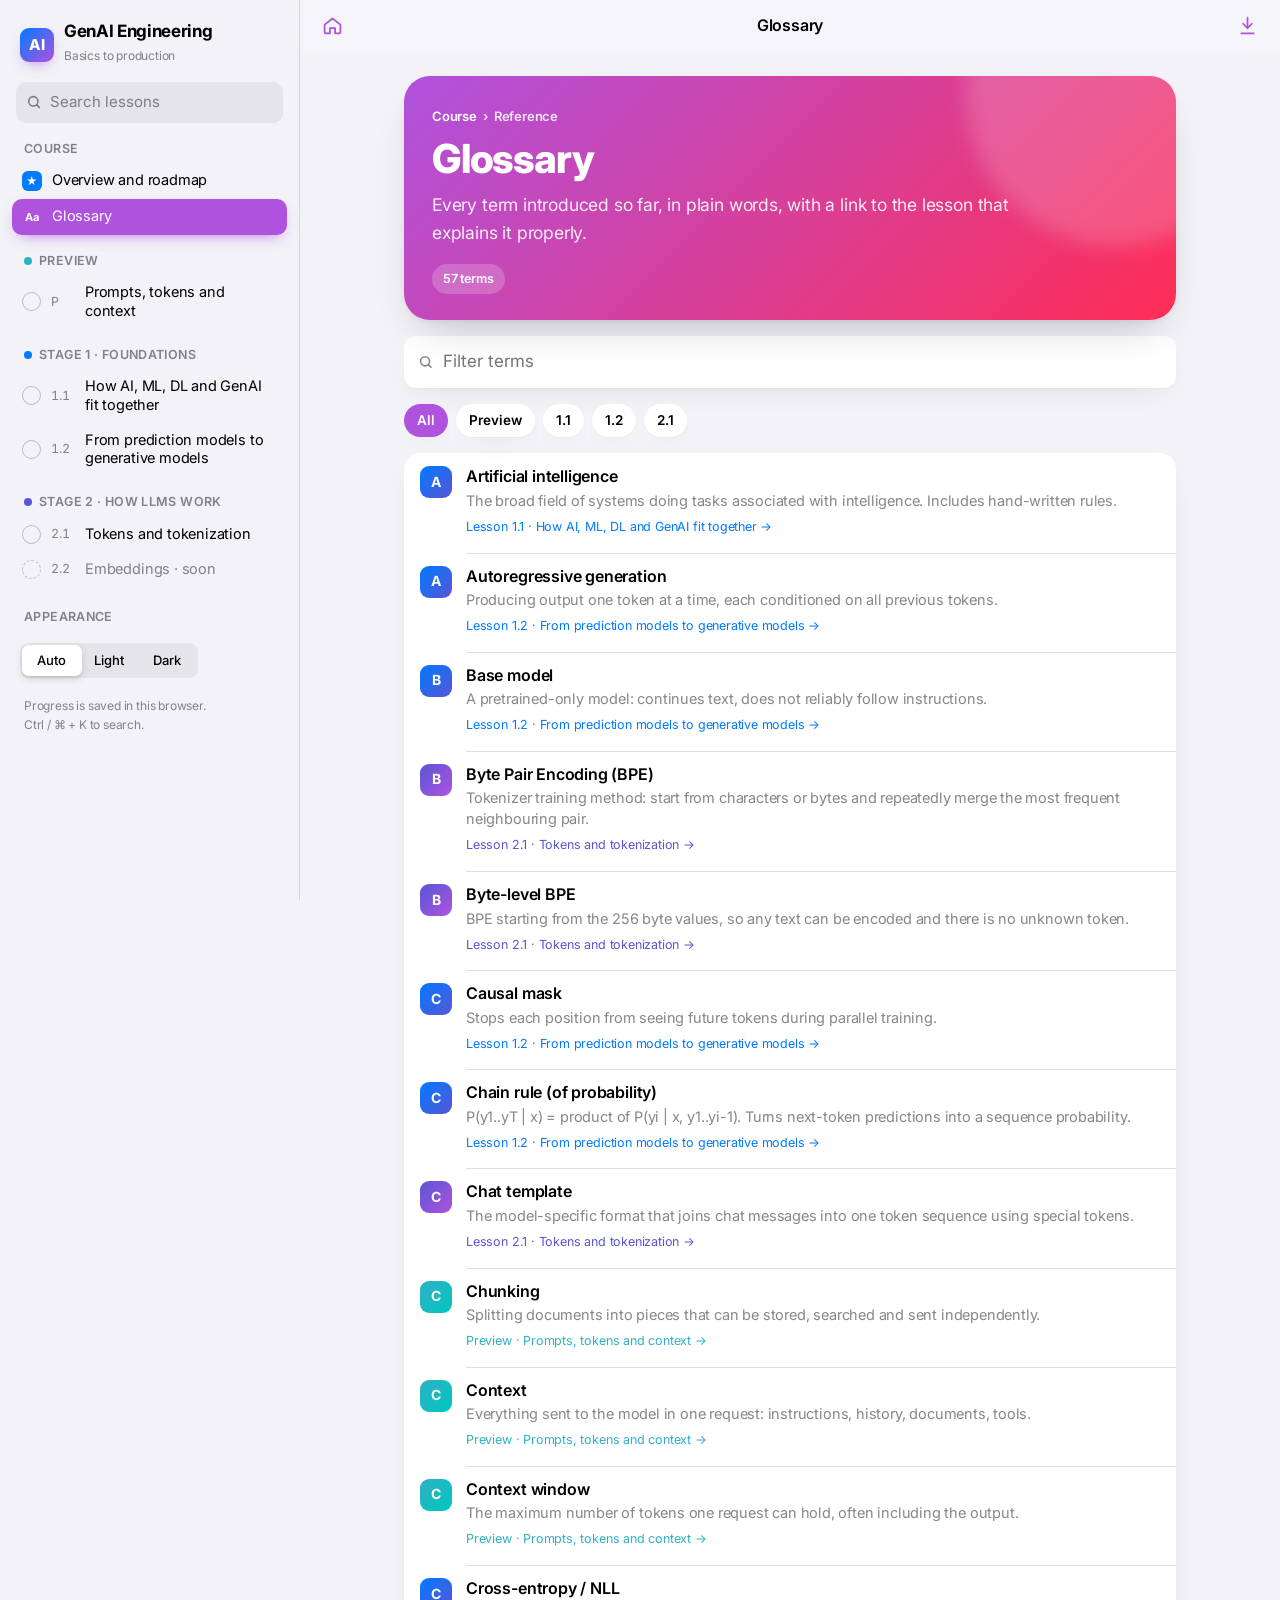
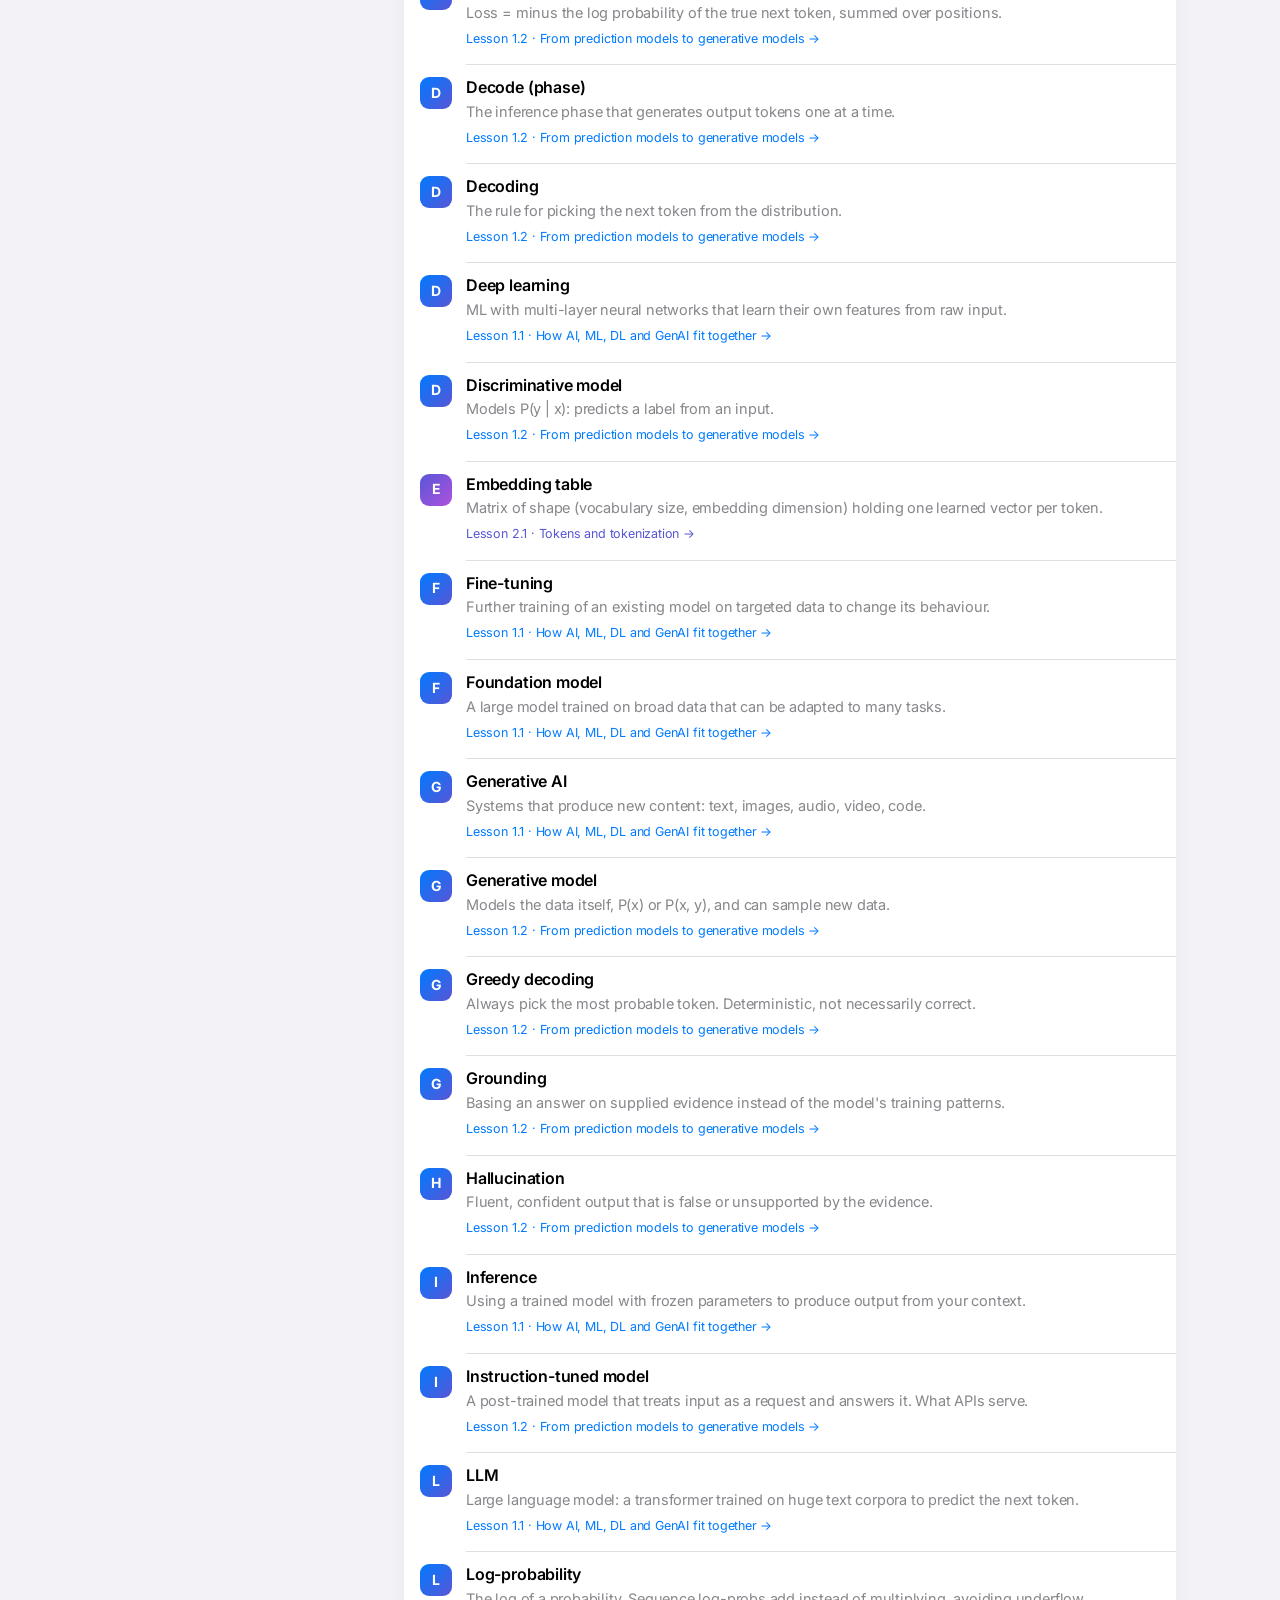
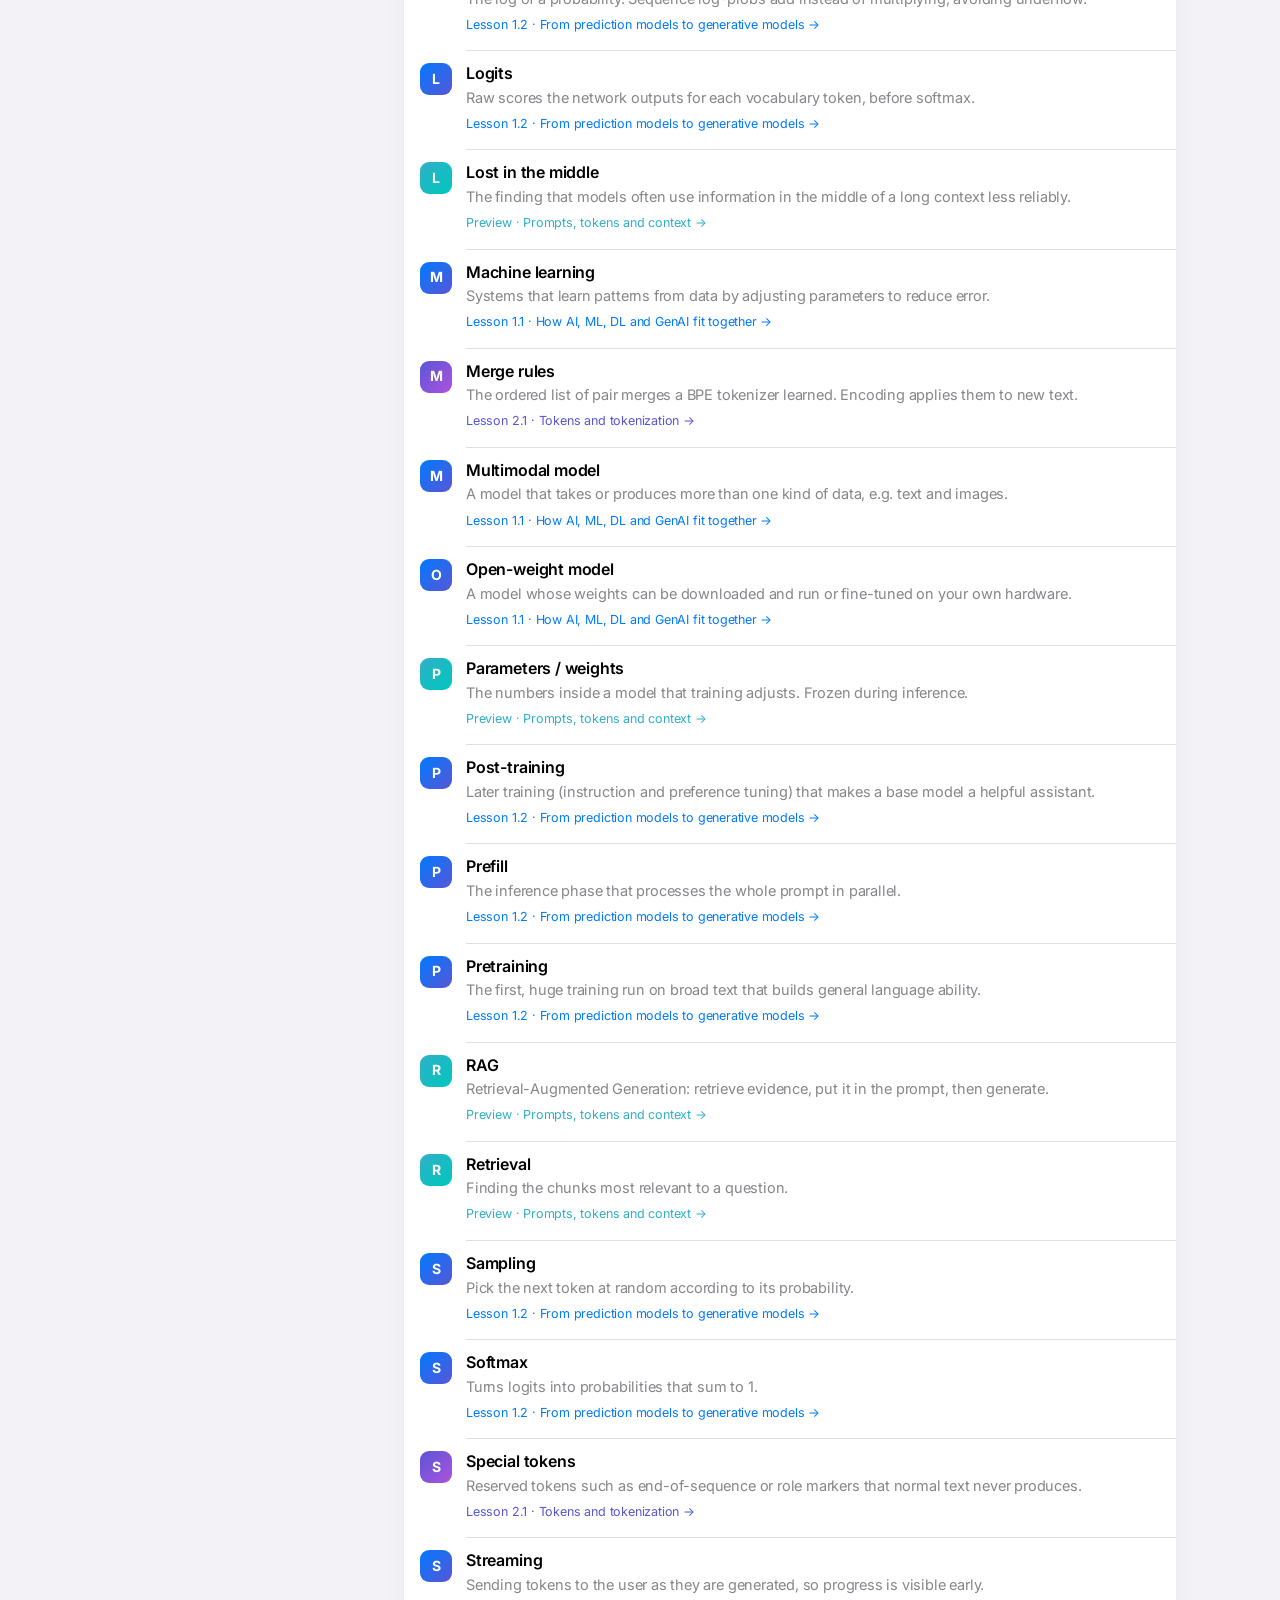
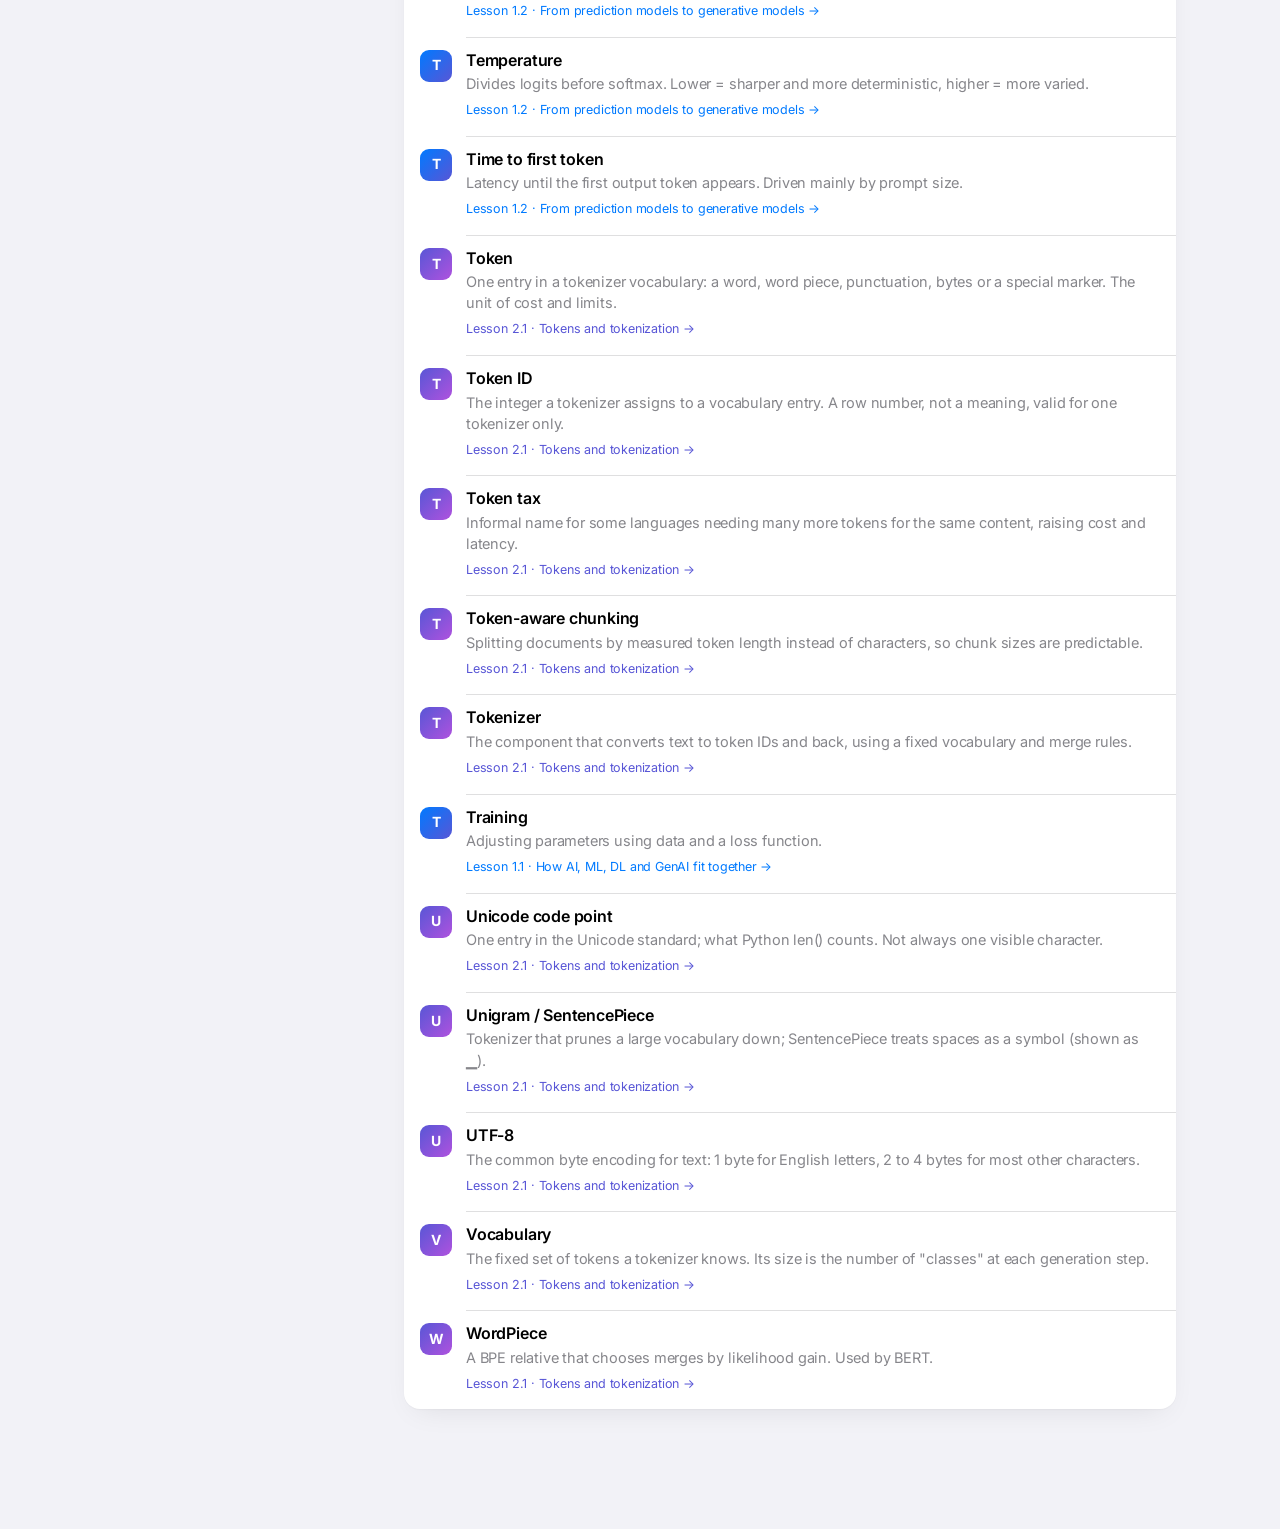
==== glossary.html @ 15fe5b86 "Add GenAI engineering course notes: overview, preview, lessons 1.1-2.1 and glossary" ====
<!DOCTYPE html>
<html lang="en">
<head>
<meta charset="utf-8">
<meta name="viewport" content="width=device-width, initial-scale=1, viewport-fit=cover">
<title>Glossary · GenAI Engineering</title>
<meta name="color-scheme" content="light dark">
<script src="assets/boot.js"></script>
<link rel="stylesheet" href="https://fonts.googleapis.com/css2?family=Inter:wght@400;500;600;700;800&family=JetBrains+Mono:wght@400;500&display=swap">
<link rel="stylesheet" href="assets/style.css">
</head>
<body data-id="glossary" data-root="" data-title="Glossary" data-stage="3">
<div class="shell"><div class="main">
<main class="content page">

<section class="l-hero">
  <div class="crumbs"><a href="index.html">Course</a><span>›</span><span>Reference</span></div>
  <h1>Glossary</h1>
  <p>Every term introduced so far, in plain words, with a link to the lesson that explains it properly.</p>
  <div class="chips"><span class="chip" id="gl-count"></span></div>
</section>

<label class="gl-search"><svg width="16" height="16" viewBox="0 0 24 24" fill="none" stroke="currentColor" stroke-width="2.4" stroke-linecap="round" style="color:var(--label2)"><circle cx="11" cy="11" r="7"/><path d="m20 20-3.5-3.5"/></svg>
  <input id="gq" type="search" placeholder="Filter terms" autocomplete="off"></label>
<div class="gl-filter" id="gl-filter"></div>
<div class="list" id="gl-list"></div>
<p class="group-foot" id="gl-empty" style="display:none">No terms match.</p>

</main>
</div></div>
<script src="assets/app.js"></script>
<script>
const TERMS = [
  ['Artificial intelligence', 'The broad field of systems doing tasks associated with intelligence. Includes hand-written rules.', 'l1-1'],
  ['Machine learning', 'Systems that learn patterns from data by adjusting parameters to reduce error.', 'l1-1'],
  ['Deep learning', 'ML with multi-layer neural networks that learn their own features from raw input.', 'l1-1'],
  ['Generative AI', 'Systems that produce new content: text, images, audio, video, code.', 'l1-1'],
  ['LLM', 'Large language model: a transformer trained on huge text corpora to predict the next token.', 'l1-1'],
  ['Foundation model', 'A large model trained on broad data that can be adapted to many tasks.', 'l1-1'],
  ['Multimodal model', 'A model that takes or produces more than one kind of data, e.g. text and images.', 'l1-1'],
  ['Open-weight model', 'A model whose weights can be downloaded and run or fine-tuned on your own hardware.', 'l1-1'],
  ['Parameters / weights', 'The numbers inside a model that training adjusts. Frozen during inference.', 'preview'],
  ['Training', 'Adjusting parameters using data and a loss function.', 'l1-1'],
  ['Pretraining', 'The first, huge training run on broad text that builds general language ability.', 'l1-2'],
  ['Post-training', 'Later training (instruction and preference tuning) that makes a base model a helpful assistant.', 'l1-2'],
  ['Fine-tuning', 'Further training of an existing model on targeted data to change its behaviour.', 'l1-1'],
  ['Inference', 'Using a trained model with frozen parameters to produce output from your context.', 'l1-1'],
  ['Base model', 'A pretrained-only model: continues text, does not reliably follow instructions.', 'l1-2'],
  ['Instruction-tuned model', 'A post-trained model that treats input as a request and answers it. What APIs serve.', 'l1-2'],
  ['Token', 'One entry in a tokenizer vocabulary: a word, word piece, punctuation, bytes or a special marker. The unit of cost and limits.', 'l2-1'],
  ['Tokenizer', 'The component that converts text to token IDs and back, using a fixed vocabulary and merge rules.', 'l2-1'],
  ['Vocabulary', 'The fixed set of tokens a tokenizer knows. Its size is the number of "classes" at each generation step.', 'l2-1'],
  ['Context', 'Everything sent to the model in one request: instructions, history, documents, tools.', 'preview'],
  ['Context window', 'The maximum number of tokens one request can hold, often including the output.', 'preview'],
  ['Lost in the middle', 'The finding that models often use information in the middle of a long context less reliably.', 'preview'],
  ['Chunking', 'Splitting documents into pieces that can be stored, searched and sent independently.', 'preview'],
  ['Retrieval', 'Finding the chunks most relevant to a question.', 'preview'],
  ['RAG', 'Retrieval-Augmented Generation: retrieve evidence, put it in the prompt, then generate.', 'preview'],
  ['Grounding', 'Basing an answer on supplied evidence instead of the model\'s training patterns.', 'l1-2'],
  ['Hallucination', 'Fluent, confident output that is false or unsupported by the evidence.', 'l1-2'],
  ['Discriminative model', 'Models P(y | x): predicts a label from an input.', 'l1-2'],
  ['Generative model', 'Models the data itself, P(x) or P(x, y), and can sample new data.', 'l1-2'],
  ['Autoregressive generation', 'Producing output one token at a time, each conditioned on all previous tokens.', 'l1-2'],
  ['Chain rule (of probability)', 'P(y1..yT | x) = product of P(yi | x, y1..yi-1). Turns next-token predictions into a sequence probability.', 'l1-2'],
  ['Cross-entropy / NLL', 'Loss = minus the log probability of the true next token, summed over positions.', 'l1-2'],
  ['Causal mask', 'Stops each position from seeing future tokens during parallel training.', 'l1-2'],
  ['Logits', 'Raw scores the network outputs for each vocabulary token, before softmax.', 'l1-2'],
  ['Softmax', 'Turns logits into probabilities that sum to 1.', 'l1-2'],
  ['Temperature', 'Divides logits before softmax. Lower = sharper and more deterministic, higher = more varied.', 'l1-2'],
  ['Decoding', 'The rule for picking the next token from the distribution.', 'l1-2'],
  ['Greedy decoding', 'Always pick the most probable token. Deterministic, not necessarily correct.', 'l1-2'],
  ['Sampling', 'Pick the next token at random according to its probability.', 'l1-2'],
  ['Log-probability', 'The log of a probability. Sequence log-probs add instead of multiplying, avoiding underflow.', 'l1-2'],
  ['Prefill', 'The inference phase that processes the whole prompt in parallel.', 'l1-2'],
  ['Decode (phase)', 'The inference phase that generates output tokens one at a time.', 'l1-2'],
  ['Time to first token', 'Latency until the first output token appears. Driven mainly by prompt size.', 'l1-2'],
  ['Streaming', 'Sending tokens to the user as they are generated, so progress is visible early.', 'l1-2'],
  ['Byte Pair Encoding (BPE)', 'Tokenizer training method: start from characters or bytes and repeatedly merge the most frequent neighbouring pair.', 'l2-1'],
  ['Byte-level BPE', 'BPE starting from the 256 byte values, so any text can be encoded and there is no unknown token.', 'l2-1'],
  ['Merge rules', 'The ordered list of pair merges a BPE tokenizer learned. Encoding applies them to new text.', 'l2-1'],
  ['WordPiece', 'A BPE relative that chooses merges by likelihood gain. Used by BERT.', 'l2-1'],
  ['Unigram / SentencePiece', 'Tokenizer that prunes a large vocabulary down; SentencePiece treats spaces as a symbol (shown as ▁).', 'l2-1'],
  ['Token ID', 'The integer a tokenizer assigns to a vocabulary entry. A row number, not a meaning, valid for one tokenizer only.', 'l2-1'],
  ['Embedding table', 'Matrix of shape (vocabulary size, embedding dimension) holding one learned vector per token.', 'l2-1'],
  ['Special tokens', 'Reserved tokens such as end-of-sequence or role markers that normal text never produces.', 'l2-1'],
  ['Chat template', 'The model-specific format that joins chat messages into one token sequence using special tokens.', 'l2-1'],
  ['Unicode code point', 'One entry in the Unicode standard; what Python len() counts. Not always one visible character.', 'l2-1'],
  ['UTF-8', 'The common byte encoding for text: 1 byte for English letters, 2 to 4 bytes for most other characters.', 'l2-1'],
  ['Token-aware chunking', 'Splitting documents by measured token length instead of characters, so chunk sizes are predictable.', 'l2-1'],
  ['Token tax', 'Informal name for some languages needing many more tokens for the same content, raising cost and latency.', 'l2-1'],
].sort((a, b) => a[0].localeCompare(b[0]));

const byId = Object.fromEntries(COURSE.map(c => [c.id, c]));
const list = document.getElementById('gl-list'), gq = document.getElementById('gq'), filt = document.getElementById('gl-filter');
let lessonFilter = 'all';
const used = [...new Set(TERMS.map(t => t[2]))];
filt.innerHTML = '<button data-f="all" class="on">All</button>' + COURSE.filter(c => used.includes(c.id)).map(c => `<button data-f="${c.id}">${c.num === 'P' ? 'Preview' : c.num}</button>`).join('');
filt.addEventListener('click', e => {
  if (!e.target.dataset.f) return;
  lessonFilter = e.target.dataset.f;
  filt.querySelectorAll('button').forEach(b => b.classList.toggle('on', b === e.target));
  render();
});
function render() {
  const f = gq.value.trim().toLowerCase();
  const rows = TERMS.filter(t => (lessonFilter === 'all' || t[2] === lessonFilter) && (!f || (t[0] + ' ' + t[1]).toLowerCase().includes(f)));
  list.innerHTML = rows.map(([term, def, id]) => { const c = byId[id];
    return `<div class="row term" data-stage="${c.stage}"><div class="icon bg-accent">${term[0]}</div><div style="flex:1"><div class="t">${term}</div><div class="d">${def}</div>
      <a class="ln" href="${c.file}">${c.num === 'P' ? 'Preview' : 'Lesson ' + c.num} · ${c.title} →</a></div></div>`; }).join('');
  list.style.display = rows.length ? '' : 'none';
  document.getElementById('gl-empty').style.display = rows.length ? 'none' : 'block';
  document.getElementById('gl-count').textContent = TERMS.length + ' terms';
}
gq.addEventListener('input', render);
render();
</script>
</body>
</html>
---- assets/style.css ----
/* GenAI Engineering Notes
   Colours are the iOS system palette (light / dark values from Apple's HIG). */
:root{
  --blue:#007AFF; --green:#34C759; --orange:#FF9500; --red:#FF3B30; --indigo:#5856D6;
  --purple:#AF52DE; --teal:#30B0C7; --pink:#FF2D55; --yellow:#FFCC00; --mint:#00C7BE; --gray:#8E8E93;
  --bg:#F2F2F7; --card:#FFFFFF; --card2:#FBFBFD;
  --fill:rgba(120,120,128,.12); --fill2:rgba(120,120,128,.07);
  --label:#000; --label2:rgba(60,60,67,.62); --label3:rgba(60,60,67,.30);
  --sep:rgba(60,60,67,.16); --bar:rgba(246,246,248,.72);
  --code-bg:#F7F7FA; --code-ink:#1D1D1F;
  --shadow:0 1px 2px rgba(0,0,0,.04),0 10px 30px -12px rgba(0,0,0,.10);
  --shadow-hi:0 2px 6px rgba(0,0,0,.06),0 22px 44px -18px rgba(0,0,0,.22);
  --accent:var(--blue); --accent2:var(--indigo);
  --r:16px;
  --ease:cubic-bezier(.22,.8,.24,1);
  --spring:cubic-bezier(.3,1.3,.5,1);
  --font:-apple-system,BlinkMacSystemFont,"SF Pro Text","Inter","Segoe UI Variable Text","Segoe UI",system-ui,sans-serif;
  --display:-apple-system,BlinkMacSystemFont,"SF Pro Display","Inter","Segoe UI Variable Display","Segoe UI",system-ui,sans-serif;
  --mono:ui-monospace,"SF Mono","JetBrains Mono",Menlo,Consolas,monospace;
  --serif:"Cambria Math","STIX Two Math","Latin Modern Math",Cambria,"Times New Roman",serif;
}
:root[data-theme="dark"]{
  --blue:#0A84FF; --green:#30D158; --orange:#FF9F0A; --red:#FF453A; --indigo:#5E5CE6;
  --purple:#BF5AF2; --teal:#40C8E0; --pink:#FF375F; --yellow:#FFD60A; --mint:#63E6E2;
  --bg:#000; --card:#1C1C1E; --card2:#232325;
  --fill:rgba(118,118,128,.24); --fill2:rgba(118,118,128,.14);
  --label:#fff; --label2:rgba(235,235,245,.62); --label3:rgba(235,235,245,.30);
  --sep:rgba(84,84,88,.55); --bar:rgba(18,18,20,.72);
  --code-bg:#121214; --code-ink:#F2F2F7;
  --shadow:0 0 0 .5px rgba(255,255,255,.04); --shadow-hi:0 0 0 .5px rgba(255,255,255,.08),0 20px 40px -20px rgba(0,0,0,.8);
}
/* stage accents */
[data-stage="0"]{--accent:var(--teal);--accent2:var(--mint)}
[data-stage="1"]{--accent:var(--blue);--accent2:var(--indigo)}
[data-stage="2"]{--accent:var(--indigo);--accent2:var(--purple)}
[data-stage="3"]{--accent:var(--purple);--accent2:var(--pink)}
[data-stage="4"]{--accent:var(--teal);--accent2:var(--blue)}
[data-stage="5"]{--accent:var(--orange);--accent2:var(--red)}
[data-stage="6"]{--accent:var(--red);--accent2:var(--pink)}

*{box-sizing:border-box}
html{scroll-behavior:smooth;scroll-padding-top:72px;-webkit-text-size-adjust:100%}
body{margin:0;background:var(--bg);color:var(--label);font-family:var(--font);font-size:17px;line-height:1.62;
  letter-spacing:-.011em;-webkit-font-smoothing:antialiased;transition:background-color .35s var(--ease),color .35s var(--ease)}
a{color:var(--accent);text-decoration:none}
::selection{background:color-mix(in srgb,var(--accent) 26%,transparent)}
strong{font-weight:600}
code{font-family:var(--mono);font-size:.86em;background:var(--fill2);padding:.12em .42em;border-radius:6px}
*:focus-visible{outline:3px solid color-mix(in srgb,var(--accent) 55%,transparent);outline-offset:2px;border-radius:8px}

/* ---------- page transitions ----------
   iOS push / pop: 540ms, cubic-bezier(.32,.72,0,1) (the curve iOS uses for
   navigation and sheets). Forward slides in from the right, back from the left. */
:root{--ios:cubic-bezier(.32,.72,0,1);--ios-dur:.54s}
/* fallback for file:// and browsers without cross-document view transitions */
.js .page{opacity:0;transform:translate3d(var(--enter-x,0),var(--enter-y,10px),0);
  transition:opacity .42s var(--ios),transform var(--ios-dur) var(--ios)}
html[data-dir="forward"]{--enter-x:56px;--enter-y:0}
html[data-dir="back"]{--enter-x:-56px;--enter-y:0}
.js body.ready .page{opacity:1;transform:none}
.js body.leaving .page{opacity:0;transform:translate3d(var(--leave-x,0),0,0);
  transition:opacity .18s cubic-bezier(.4,0,1,1),transform .18s cubic-bezier(.4,0,1,1)}
body.leaving.go-forward{--leave-x:-28px}
body.leaving.go-back{--leave-x:28px}
/* real cross-document view transitions (served over http/https) */
.vt .page{opacity:1;transform:none;transition:none}
.page{view-transition-name:content}
.navbar{view-transition-name:navbar}
.sidebar{view-transition-name:sidebar}
::view-transition-group(*){animation-duration:var(--ios-dur);animation-timing-function:var(--ios)}
/* sidebar and bar switch instantly (like an iPad split view); only the content moves */
::view-transition-group(sidebar),::view-transition-group(navbar),::view-transition-group(content){animation:none}
::view-transition-old(sidebar),::view-transition-old(navbar){animation:none;opacity:0}
::view-transition-new(sidebar),::view-transition-new(navbar){animation:none}
::view-transition-old(content),::view-transition-new(content){animation-duration:var(--ios-dur);animation-timing-function:var(--ios);animation-fill-mode:both}
html:active-view-transition-type(forward)::view-transition-old(content){animation-name:vt-out-left;animation-duration:.3s}
html:active-view-transition-type(forward)::view-transition-new(content){animation-name:vt-in-right}
html:active-view-transition-type(back)::view-transition-old(content){animation-name:vt-out-right;animation-duration:.3s}
html:active-view-transition-type(back)::view-transition-new(content){animation-name:vt-in-left}
@keyframes vt-in-right{from{transform:translateX(30%);opacity:0}40%{opacity:1}to{transform:none;opacity:1}}
@keyframes vt-in-left{from{transform:translateX(-30%);opacity:0}40%{opacity:1}to{transform:none;opacity:1}}
@keyframes vt-out-left{to{transform:translateX(-12%);opacity:0}}
@keyframes vt-out-right{to{transform:translateX(12%);opacity:0}}

/* scroll reveal: brief and small, once per element */
.reveal{opacity:0;transform:translate3d(0,12px,0);transition:opacity .5s var(--ios),transform .6s var(--ios)}
.reveal.in{opacity:1;transform:none}

/* ---------- layout ---------- */
.shell{display:grid;grid-template-columns:300px minmax(0,1fr);min-height:100vh}
.main{min-width:0}
.content{max-width:820px;margin:0 auto;padding:10px 24px 120px}

/* ---------- nav bar ---------- */
.navbar{position:sticky;top:0;z-index:50;height:52px;display:flex;align-items:center;gap:8px;padding:0 14px;
  background:var(--bar);backdrop-filter:saturate(180%) blur(22px);-webkit-backdrop-filter:saturate(180%) blur(22px);
  border-bottom:.5px solid transparent;transition:border-color .25s var(--ease),background-color .35s var(--ease)}
.navbar.scrolled{border-bottom-color:var(--sep)}
.small-title{flex:1;text-align:center;font-weight:600;font-size:16px;opacity:0;transform:translateY(6px);
  transition:opacity .25s var(--ease),transform .3s var(--ease);white-space:nowrap;overflow:hidden;text-overflow:ellipsis}
.navbar.scrolled .small-title{opacity:1;transform:none}
.nav-btn{border:0;background:none;color:var(--accent);font:inherit;font-size:16px;cursor:pointer;display:flex;align-items:center;
  gap:4px;padding:7px 8px;border-radius:10px;transition:background .2s,opacity .15s,transform .15s var(--ease)}
.nav-btn:hover{background:var(--fill2)}
.nav-btn:active{opacity:.5;transform:scale(.94)}
.nav-btn svg{width:21px;height:21px}
.menu-btn{display:none}
.progress{position:absolute;left:0;bottom:-.5px;height:2.5px;width:100%;transform-origin:0 50%;transform:scaleX(0);
  background:linear-gradient(90deg,var(--accent),var(--accent2));border-radius:0 2px 2px 0}

/* ---------- sidebar ---------- */
.sidebar{position:sticky;top:0;height:100vh;overflow-y:auto;padding:16px 12px 40px;border-right:.5px solid var(--sep);
  background:var(--bg);scrollbar-width:thin;overscroll-behavior:contain;transition:background-color .35s var(--ease)}
.brand{display:flex;align-items:center;gap:10px;padding:6px 8px 14px;color:var(--label)}
.brand .logo{width:34px;height:34px;border-radius:9px;display:grid;place-items:center;color:#fff;font-weight:800;font-size:15px;
  background:linear-gradient(135deg,var(--blue),var(--purple));box-shadow:0 6px 14px -6px color-mix(in srgb,var(--purple) 70%,transparent)}
.brand b{font-family:var(--display);font-size:17px;letter-spacing:-.02em;display:block;line-height:1.1}
.brand small{color:var(--label2);font-size:12px}
.search{display:flex;align-items:center;gap:6px;background:var(--fill);border-radius:10px;padding:7px 10px;margin:0 4px 16px;
  transition:box-shadow .2s}
.search:focus-within{box-shadow:0 0 0 3px color-mix(in srgb,var(--blue) 35%,transparent)}
.search svg{width:16px;height:16px;color:var(--label2);flex:none}
.search input{border:0;background:none;outline:0;font:inherit;font-size:15px;color:var(--label);width:100%}
.search input::placeholder{color:var(--label2)}
.side-group{margin-bottom:16px}
.side-group h4{margin:0 12px 4px;font-size:12.5px;font-weight:600;text-transform:uppercase;letter-spacing:.03em;color:var(--label2);
  display:flex;align-items:center;gap:7px}
.side-group h4 i{width:8px;height:8px;border-radius:50%;background:var(--accent)}
.side-list{list-style:none;margin:0;padding:0}
.side-list a{display:flex;align-items:center;gap:10px;padding:8px 10px;border-radius:10px;color:var(--label);font-size:14.5px;line-height:1.3;
  transition:background .2s var(--ease),color .2s,transform .2s var(--ease)}
.side-list a:hover{background:var(--fill2)}
.side-list a:active{transform:scale(.98)}
.side-list a.active{background:var(--accent);color:#fff;box-shadow:0 6px 16px -8px var(--accent)}
.side-list a.active .num{color:rgba(255,255,255,.85)}
.side-list a.active .dot{border-color:rgba(255,255,255,.9)}
.side-list a.active .dot.done{background:#fff;color:var(--accent)}
.side-list a.soon{color:var(--label2);pointer-events:none}
.side-list .ico{width:20px;height:20px;border-radius:6px;display:grid;place-items:center;flex:none;color:#fff;font-size:11px;font-weight:700}
.dot{flex:none;width:19px;height:19px;border-radius:50%;border:1.5px solid var(--label3);display:grid;place-items:center;font-size:11px;
  transition:background .3s var(--ease),border-color .3s}
.dot.done{background:var(--green);border-color:var(--green);color:#fff}
.dot.done::after{content:"✓";font-weight:800}
.dot.soon{border-style:dashed}
.num{color:var(--label2);font-variant-numeric:tabular-nums;font-size:12.5px;min-width:24px}
.side-foot{margin:18px 12px 0;font-size:12px;color:var(--label2)}
.side-empty{display:none;margin:0 12px;font-size:13px;color:var(--label2)}

/* segmented control with sliding thumb */
.seg{display:inline-grid;grid-auto-flow:column;grid-auto-columns:1fr;background:var(--fill);border-radius:9px;padding:2px;position:relative;margin:0 8px}
.seg .thumb{position:absolute;top:2px;bottom:2px;left:2px;border-radius:7px;background:var(--card);
  box-shadow:0 3px 8px rgba(0,0,0,.12),0 3px 1px rgba(0,0,0,.04);transition:transform .35s var(--spring)}
:root[data-theme="dark"] .seg .thumb{background:#636366}
.seg button{border:0;background:none;font:inherit;font-size:13px;font-weight:500;color:var(--label);padding:5px 14px;cursor:pointer;position:relative;z-index:1}

/* ---------- hero (home) ---------- */
.hero{position:relative;margin:14px 0 8px;padding:34px 30px 30px;border-radius:26px;overflow:hidden;color:#fff;
  background:linear-gradient(135deg,#0A84FF 0%,#5E5CE6 48%,#BF5AF2 100%);box-shadow:var(--shadow-hi)}
.hero::before,.hero::after{content:"";position:absolute;border-radius:50%;filter:blur(40px);opacity:.55;pointer-events:none}
.hero::before{width:320px;height:320px;right:-80px;top:-120px;background:#FF375F;animation:float 14s ease-in-out infinite alternate}
.hero::after{width:260px;height:260px;left:-60px;bottom:-140px;background:#40C8E0;animation:float 18s ease-in-out infinite alternate-reverse}
@keyframes float{to{transform:translate(-40px,30px) scale(1.12)}}
.hero>*{position:relative}
.hero .eyebrow{color:rgba(255,255,255,.85)}
.hero h1{font-family:var(--display);font-size:clamp(32px,5vw,46px);font-weight:800;letter-spacing:-.035em;line-height:1.06;margin:8px 0 12px}
.hero p{margin:0;max-width:600px;font-size:18px;color:rgba(255,255,255,.88)}
.hero .cta{display:inline-flex;align-items:center;gap:8px;margin-top:22px;background:#fff;color:#1D1D1F;font-weight:600;font-size:15px;
  padding:11px 18px;border-radius:99px;box-shadow:0 10px 24px -10px rgba(0,0,0,.4);transition:transform .25s var(--spring)}
.hero .cta:hover{transform:translateY(-2px) scale(1.02)}
.hero .cta:active{transform:scale(.97)}
.eyebrow{font-size:12.5px;font-weight:700;text-transform:uppercase;letter-spacing:.07em;color:var(--accent)}

.stats{display:grid;grid-template-columns:1.25fr 1fr 1fr 1fr;gap:12px;margin:16px 0 4px}
.tile{background:var(--card);border-radius:var(--r);padding:14px 16px;box-shadow:var(--shadow)}
.tile .k{font-size:12.5px;color:var(--label2);font-weight:500}
.tile .v{font-family:var(--display);font-size:26px;font-weight:700;letter-spacing:-.02em;font-variant-numeric:tabular-nums}
.ring-tile{display:flex;align-items:center;gap:14px}
.ring{width:58px;height:58px;transform:rotate(-90deg);flex:none}
.ring circle{fill:none;stroke-width:8;stroke-linecap:round}
.ring .track{stroke:var(--fill)}
.ring .prog{stroke:url(#rg);transition:stroke-dashoffset 1.1s var(--ease)}

/* ---------- grouped lists ---------- */
.group-label{font-size:12.5px;font-weight:600;text-transform:uppercase;letter-spacing:.03em;color:var(--label2);margin:34px 16px 8px}
.group-foot{font-size:13px;color:var(--label2);margin:8px 16px 0;line-height:1.45}
.list{background:var(--card);border-radius:var(--r);overflow:hidden;box-shadow:var(--shadow)}
.row{display:flex;gap:14px;align-items:flex-start;padding:13px 16px;position:relative;color:var(--label)}
.row+.row::before{content:"";position:absolute;top:0;right:0;left:62px;border-top:.5px solid var(--sep)}
.list.plain .row+.row::before{left:16px}
a.row{transition:background .2s var(--ease)}
a.row:hover{background:var(--fill2)}
a.row:active{background:var(--fill)}
.icon{flex:none;width:32px;height:32px;border-radius:9px;display:grid;place-items:center;color:#fff;font-weight:700;font-size:14px;font-family:var(--display)}
.row .t{font-weight:600;font-size:16px;line-height:1.35}
.row .d{color:var(--label2);font-size:14.5px;line-height:1.45;margin-top:2px}
.row .m{margin-left:auto;font-size:13px;color:var(--label2);white-space:nowrap;padding-top:2px;display:flex;align-items:center;gap:6px}
.chev-r{width:8px;height:8px;border-right:2px solid var(--label3);border-top:2px solid var(--label3);transform:rotate(45deg);flex:none;margin-top:8px}
.pill{display:inline-block;font-size:11.5px;font-weight:600;padding:2px 9px;border-radius:99px;background:var(--fill);color:var(--label2);margin-top:6px}
.pill.now{background:color-mix(in srgb,var(--blue) 15%,transparent);color:var(--blue)}
.pill.done{background:color-mix(in srgb,var(--green) 16%,transparent);color:var(--green)}
.bg-blue{background:var(--blue)}.bg-green{background:var(--green)}.bg-orange{background:var(--orange)}.bg-red{background:var(--red)}
.bg-indigo{background:var(--indigo)}.bg-purple{background:var(--purple)}.bg-teal{background:var(--teal)}.bg-pink{background:var(--pink)}
.bg-gray{background:var(--gray)}.bg-mint{background:var(--mint)}.bg-accent{background:linear-gradient(135deg,var(--accent),var(--accent2))}

/* lesson cards on home */
.cards{display:grid;grid-template-columns:repeat(auto-fill,minmax(240px,1fr));gap:12px}
.lcard{position:relative;display:flex;flex-direction:column;gap:6px;min-height:150px;padding:16px;border-radius:20px;background:var(--card);
  color:var(--label);box-shadow:var(--shadow);overflow:hidden;transition:transform .35s var(--spring),box-shadow .35s var(--ease)}
.lcard::before{content:"";position:absolute;inset:0 0 auto 0;height:4px;background:linear-gradient(90deg,var(--accent),var(--accent2))}
.lcard:hover{transform:translateY(-3px);box-shadow:var(--shadow-hi)}
.lcard:active{transform:scale(.98)}
.lcard .n{font-size:12.5px;font-weight:700;color:var(--accent)}
.lcard .t{font-family:var(--display);font-weight:700;font-size:18px;letter-spacing:-.02em;line-height:1.25}
.lcard .d{font-size:13.5px;color:var(--label2);line-height:1.4}
.lcard .f{margin-top:auto;display:flex;justify-content:space-between;align-items:center;font-size:12.5px;color:var(--label2)}
.lcard.soon{background:transparent;border:1.5px dashed var(--label3);box-shadow:none;pointer-events:none}
.lcard.soon::before{display:none}
.lcard .ok{color:var(--green);font-weight:700}

/* ---------- lesson page ---------- */
.l-hero{position:relative;margin:14px 0 6px;padding:30px 28px 26px;border-radius:26px;overflow:hidden;color:#fff;
  background:linear-gradient(135deg,var(--accent),var(--accent2));box-shadow:var(--shadow-hi)}
.l-hero::after{content:"";position:absolute;width:300px;height:300px;right:-90px;top:-130px;border-radius:50%;background:rgba(255,255,255,.18);filter:blur(10px)}
.l-hero>*{position:relative}
.crumbs{font-size:13px;font-weight:600;color:rgba(255,255,255,.85);display:flex;gap:6px;align-items:center;flex-wrap:wrap}
.crumbs a{color:#fff}
.l-hero h1{font-family:var(--display);font-size:clamp(28px,4.4vw,40px);font-weight:800;letter-spacing:-.03em;line-height:1.1;margin:10px 0 10px}
.l-hero p{margin:0;max-width:640px;color:rgba(255,255,255,.9);font-size:17.5px}
.chips{display:flex;flex-wrap:wrap;gap:8px;margin-top:16px}
.chip{font-size:12.5px;font-weight:600;padding:5px 11px;border-radius:99px;background:rgba(255,255,255,.2);color:#fff;backdrop-filter:blur(6px)}

.toc{margin:14px 0 0;background:var(--card);border-radius:var(--r);box-shadow:var(--shadow);padding:6px}
.toc summary{list-style:none;cursor:pointer;padding:10px 12px;font-weight:600;font-size:15px;display:flex;align-items:center;gap:8px}
.toc summary::-webkit-details-marker{display:none}
.toc summary .c{margin-left:auto;width:8px;height:8px;border-right:2px solid var(--label3);border-bottom:2px solid var(--label3);transform:rotate(45deg);transition:transform .3s var(--ease)}
.toc[open] summary .c{transform:rotate(225deg)}
.toc ol{list-style:none;margin:0;padding:0 4px 6px;columns:2;column-gap:6px}
.toc li{break-inside:avoid}
.toc a{display:flex;gap:8px;padding:7px 10px;border-radius:9px;color:var(--label);font-size:14.5px;line-height:1.35;transition:background .2s}
.toc a:hover{background:var(--fill2)}
.toc a.on{color:var(--accent);background:color-mix(in srgb,var(--accent) 10%,transparent)}
.toc a span{color:var(--accent);font-weight:700;font-size:12.5px;min-width:18px;padding-top:1px}

.sec{background:var(--card);border-radius:22px;box-shadow:var(--shadow);padding:6px 28px 24px;margin-top:16px}
.sec h2{font-family:var(--display);font-size:24px;font-weight:700;letter-spacing:-.022em;line-height:1.25;margin:22px 0 8px;display:flex;align-items:center;gap:12px}
.sec h2 .n{flex:none;width:30px;height:30px;border-radius:9px;display:grid;place-items:center;font-size:14px;font-weight:800;color:#fff;font-family:var(--font);
  background:linear-gradient(135deg,var(--accent),var(--accent2));letter-spacing:0}
.sec.extra h2 .n{background:linear-gradient(135deg,var(--purple),var(--pink))}
.sec .tag-extra{display:inline-block;font-size:11px;font-weight:700;letter-spacing:.04em;text-transform:uppercase;color:var(--purple);
  background:color-mix(in srgb,var(--purple) 12%,transparent);padding:2px 8px;border-radius:6px;margin-left:2px}
.sec h3{font-size:17.5px;font-weight:650;margin:22px 0 6px}
.sec p{margin:10px 0}
.sec ul,.sec ol{padding-left:22px;margin:10px 0}
.sec li{margin:5px 0}
.sec li::marker{color:var(--accent)}
.muted{color:var(--label2);font-size:14.5px}

/* code */
.code{margin:16px 0;border-radius:14px;background:var(--code-bg);border:.5px solid var(--sep);overflow:hidden}
.code-bar{display:flex;align-items:center;gap:10px;padding:8px 10px 8px 14px;border-bottom:.5px solid var(--sep);font-size:12.5px;color:var(--label2);font-weight:500}
.lights{display:flex;gap:6px}.lights i{width:10px;height:10px;border-radius:50%;display:block}
.lights i:nth-child(1){background:#FF5F57}.lights i:nth-child(2){background:#FEBC2E}.lights i:nth-child(3){background:#28C840}
.code-bar .lbl{flex:1}
.copy{border:0;background:var(--fill);color:var(--label);font:inherit;font-size:12px;font-weight:600;padding:4px 11px;border-radius:99px;cursor:pointer;
  transition:background .25s,color .25s,transform .2s var(--spring)}
.copy:active{transform:scale(.92)}
.copy.ok{background:var(--green);color:#fff}
pre{margin:0;padding:14px 16px;overflow-x:auto;font-family:var(--mono);font-size:13.5px;line-height:1.62;color:var(--code-ink);tab-size:4}
pre code{background:none;padding:0;font-size:inherit}
.tk-k{color:#AD3DA4}.tk-s{color:#C41A16}.tk-c{color:#5D6C79;font-style:italic}.tk-n{color:#1C00CF}.tk-f{color:#326D74}
:root[data-theme="dark"] .tk-k{color:#FF7AB2}:root[data-theme="dark"] .tk-s{color:#FF8170}:root[data-theme="dark"] .tk-c{color:#7F8C98}
:root[data-theme="dark"] .tk-n{color:#D9C97C}:root[data-theme="dark"] .tk-f{color:#67B7A4}
.out{border-top:.5px dashed var(--sep);background:var(--fill2)}
.out pre{color:var(--label2);font-size:12.5px}
.out .ol{display:block;padding:8px 16px 0;font-size:11px;font-weight:700;letter-spacing:.05em;text-transform:uppercase;color:var(--green)}

/* math */
.math{margin:16px 0;padding:18px 16px;border-radius:14px;background:color-mix(in srgb,var(--accent) 6%,var(--fill2));text-align:center;
  font-family:var(--serif);font-size:21px;line-height:1.5;overflow-x:auto}
.math .big{font-size:1.5em;vertical-align:-.15em;margin:0 .1em}
.math .cap{display:block;font-family:var(--font);font-size:12.5px;color:var(--label2);margin-top:8px}
.im{font-family:var(--serif);font-style:italic;font-size:1.06em;white-space:nowrap}

/* callouts */
.callout{display:flex;gap:12px;margin:18px 0;padding:14px 16px;border-radius:14px;
  background:color-mix(in srgb,var(--c) 9%,transparent);border:.5px solid color-mix(in srgb,var(--c) 30%,transparent)}
.callout .ci{flex:none;width:26px;height:26px;border-radius:50%;background:var(--c);color:#fff;display:grid;place-items:center;font-size:13.5px;font-weight:800;margin-top:1px}
.callout p{margin:0}.callout p+p{margin-top:7px}
.callout .ct{font-weight:700;color:var(--c);font-size:12.5px;text-transform:uppercase;letter-spacing:.05em;margin-bottom:3px}
.c-key{--c:var(--blue)}.c-warn{--c:var(--orange)}.c-note{--c:var(--indigo)}.c-ok{--c:var(--green)}.c-extra{--c:var(--purple)}
.c-sql{--c:var(--teal)}.c-ind{--c:var(--pink)}.c-bad{--c:var(--red)}

/* tables */
.tbl{margin:16px 0;border-radius:14px;border:.5px solid var(--sep);overflow:hidden;overflow-x:auto}
table{border-collapse:collapse;width:100%;font-size:14.5px;line-height:1.45}
th{text-align:left;font-size:12px;text-transform:uppercase;letter-spacing:.04em;color:var(--label2);font-weight:650;background:var(--fill2);padding:10px 14px}
td{padding:11px 14px;border-top:.5px solid var(--sep);vertical-align:top}
td:first-child{font-weight:600}
tr{transition:background .2s}
tbody tr:hover{background:var(--fill2)}

/* diagrams */
.flow{display:flex;flex-wrap:wrap;align-items:center;gap:8px;margin:18px 0;justify-content:center}
.flow span{background:var(--fill2);border-radius:10px;padding:8px 12px;font-size:14px;font-weight:500}
.flow span.hl{background:linear-gradient(135deg,var(--accent),var(--accent2));color:#fff}
.flow b{color:var(--label3);font-weight:400}
.nest{margin:16px 0;border-radius:18px;padding:14px;background:color-mix(in srgb,var(--blue) 8%,transparent);border:.5px solid color-mix(in srgb,var(--blue) 26%,transparent)}
.nest .nest{margin:10px 0 0;background:color-mix(in srgb,var(--indigo) 9%,transparent);border-color:color-mix(in srgb,var(--indigo) 26%,transparent)}
.nest .nest .nest{background:color-mix(in srgb,var(--purple) 9%,transparent);border-color:color-mix(in srgb,var(--purple) 26%,transparent)}
.nest .nest .nest .nest{background:color-mix(in srgb,var(--pink) 9%,transparent);border-color:color-mix(in srgb,var(--pink) 26%,transparent)}
.nest .nl{font-weight:650;font-size:15px}.nest .nd{font-size:13.5px;color:var(--label2)}
.stack{margin:18px 0;display:grid;gap:6px}
.stack div{display:flex;align-items:center;gap:12px;padding:11px 14px;border-radius:12px;font-size:14.5px;
  background:color-mix(in srgb,var(--c) 10%,transparent);border:.5px solid color-mix(in srgb,var(--c) 28%,transparent)}
.stack b{color:var(--c);min-width:150px;font-weight:700}
.stack div.model{background:linear-gradient(135deg,var(--accent),var(--accent2));color:#fff;border:0}
.stack div.model b{color:#fff}
.steps{margin:16px 0;border-radius:14px;overflow:hidden;border:.5px solid var(--sep)}
.step{display:grid;grid-template-columns:minmax(0,1fr) auto;gap:12px;padding:10px 14px;font-family:var(--mono);font-size:13.5px;align-items:center}
.step+.step{border-top:.5px solid var(--sep)}
.step .ctx{color:var(--label2);overflow:hidden;text-overflow:ellipsis;white-space:nowrap}
.step .ctx b{color:var(--label);font-weight:500}
.step .nx{background:var(--accent);color:#fff;border-radius:7px;padding:2px 9px}
.bars{margin:16px 0;padding:14px 16px;border-radius:14px;background:var(--fill2)}
.bars .bh{font-family:var(--mono);font-size:13px;color:var(--label2);margin-bottom:6px}
.bar{display:grid;grid-template-columns:96px 1fr 50px;align-items:center;gap:10px;font-size:14px;margin:7px 0}
.bar .lbl{font-family:var(--mono);font-size:13px}
.bar .tr{height:10px;border-radius:99px;background:var(--fill);overflow:hidden}
.bar .fl{display:block;height:100%;border-radius:99px;background:var(--c,var(--accent));width:0;transition:width 1.1s var(--ease)}
.bar .pc{text-align:right;color:var(--label2);font-variant-numeric:tabular-nums}
.bars .bf{font-size:12.5px;color:var(--label2);margin-top:6px}

/* tabs (temperature demo) */
.tabs{display:inline-flex;background:var(--fill);border-radius:9px;padding:2px;position:relative;margin-bottom:4px}
.tabs button{border:0;background:none;font:inherit;font-size:13px;font-weight:600;color:var(--label);padding:5px 14px;border-radius:7px;cursor:pointer;transition:background .25s,box-shadow .25s}
.tabs button.on{background:var(--card);box-shadow:0 3px 8px rgba(0,0,0,.12)}
:root[data-theme="dark"] .tabs button.on{background:#636366}

/* disclosure */
details.disc{margin:12px 0;border-radius:14px;background:var(--fill2);overflow:hidden;transition:background .25s}
details.disc[open]{background:color-mix(in srgb,var(--accent) 6%,var(--fill2))}
details.disc summary{list-style:none;cursor:pointer;padding:13px 16px;display:flex;align-items:center;gap:10px;font-weight:600;font-size:15.5px;line-height:1.4}
details.disc summary::-webkit-details-marker{display:none}
details.disc summary .q{flex:1}
details.disc summary .chev{width:9px;height:9px;border-right:2px solid var(--label3);border-bottom:2px solid var(--label3);transform:rotate(-45deg);transition:transform .3s var(--ease);margin-right:4px;flex:none}
details.disc[open] summary .chev{transform:rotate(45deg)}
details.disc .ans{padding:0 16px 14px;font-size:15.5px;overflow:hidden}
details.disc .ans p{margin:6px 0}
.tag{flex:none;font-size:11px;font-weight:800;color:#fff;background:var(--orange);border-radius:6px;padding:2px 7px;letter-spacing:.02em}
.tag.q{background:var(--accent)}
.you{display:flex;gap:8px;align-items:flex-start;margin-top:10px;padding:9px 12px;border-radius:10px;font-size:14px;
  background:color-mix(in srgb,var(--green) 11%,transparent);color:var(--label)}
.you::before{content:"✓";color:var(--green);font-weight:800}

/* recap + footer */
.recap{margin-top:16px;border-radius:22px;padding:20px 24px;color:var(--label);
  background:linear-gradient(135deg,color-mix(in srgb,var(--accent) 14%,var(--card)),color-mix(in srgb,var(--accent2) 14%,var(--card)));
  border:.5px solid color-mix(in srgb,var(--accent) 25%,transparent)}
.recap h2{margin:0 0 6px;font-size:13px;text-transform:uppercase;letter-spacing:.06em;color:var(--accent)}
.recap ul{margin:4px 0 0;padding-left:20px}
.recap li{margin:5px 0}
.done-bar{display:flex;align-items:center;justify-content:space-between;gap:16px;margin-top:16px;padding:14px 20px;border-radius:var(--r);background:var(--card);box-shadow:var(--shadow)}
.done-bar .msg{font-size:14.5px;color:var(--label2)}
.switch{display:flex;align-items:center;gap:10px;cursor:pointer;font-size:15px;font-weight:550;user-select:none;white-space:nowrap}
.switch input{position:absolute;opacity:0;pointer-events:none}
.switch .track{width:51px;height:31px;border-radius:99px;background:var(--fill);position:relative;transition:background .3s var(--ease)}
:root[data-theme="dark"] .switch .track{background:#39393D}
.switch .track::after{content:"";position:absolute;top:2px;left:2px;width:27px;height:27px;border-radius:50%;background:#fff;
  box-shadow:0 3px 8px rgba(0,0,0,.15),0 3px 1px rgba(0,0,0,.06);transition:transform .35s var(--spring)}
.switch input:checked+.track{background:var(--green)}
.switch input:checked+.track::after{transform:translateX(20px)}
.switch input:focus-visible+.track{outline:3px solid color-mix(in srgb,var(--green) 50%,transparent);outline-offset:2px}
.pager{display:grid;grid-template-columns:1fr 1fr;gap:12px;margin-top:16px}
.pager a{display:block;padding:14px 18px;border-radius:var(--r);background:var(--card);box-shadow:var(--shadow);color:var(--label);
  transition:transform .35s var(--spring),box-shadow .35s var(--ease)}
.pager a:hover{transform:translateY(-2px);box-shadow:var(--shadow-hi)}
.pager a:active{transform:scale(.98)}
.pager small{display:block;font-size:12.5px;color:var(--label2);font-weight:600}
.pager b{font-weight:650;font-size:15.5px;color:var(--accent)}
.pager .nx{text-align:right;grid-column:2}
.pager .soon{pointer-events:none;background:transparent;border:1.5px dashed var(--label3);box-shadow:none}
.pager .soon b{color:var(--label2)}

/* glossary */
.gl-filter{display:flex;flex-wrap:wrap;gap:8px;margin:16px 0}
.gl-filter button{border:0;font:inherit;font-size:13.5px;font-weight:600;padding:6px 13px;border-radius:99px;background:var(--card);color:var(--label);
  box-shadow:var(--shadow);cursor:pointer;transition:background .25s,color .25s,transform .2s var(--spring)}
.gl-filter button:active{transform:scale(.95)}
.gl-filter button.on{background:var(--accent);color:#fff}
.gl-search{display:flex;align-items:center;gap:8px;background:var(--card);border-radius:12px;padding:11px 14px;box-shadow:var(--shadow);margin-top:16px}
.gl-search input{border:0;background:none;outline:0;font:inherit;color:var(--label);width:100%}
.term .t{font-family:var(--display)}
.term .ln{font-size:12.5px;margin-top:6px;display:inline-block}

/* scrim + back to top */
.scrim{position:fixed;inset:0;background:rgba(0,0,0,.32);opacity:0;pointer-events:none;transition:opacity .5s var(--ios);z-index:80}
.scrim.on{opacity:1;pointer-events:auto}
.top-btn{position:fixed;right:20px;bottom:22px;z-index:40;width:44px;height:44px;border-radius:50%;border:0;cursor:pointer;
  background:var(--bar);backdrop-filter:blur(20px);-webkit-backdrop-filter:blur(20px);color:var(--accent);box-shadow:0 6px 20px rgba(0,0,0,.16);
  display:grid;place-items:center;opacity:0;transform:scale(.7) translateY(10px);transition:opacity .3s var(--ease),transform .4s var(--spring);pointer-events:none}
.top-btn.on{opacity:1;transform:none;pointer-events:auto}
.top-btn svg{width:20px;height:20px}

@media (max-width:1000px){
  .shell{grid-template-columns:minmax(0,1fr)}
  .menu-btn{display:flex}
  .sidebar{position:fixed;left:0;right:0;bottom:0;top:auto;height:84vh;z-index:90;border:0;border-radius:16px 16px 0 0;
    transform:translateY(105%);transition:transform .5s var(--ios);overscroll-behavior:contain;touch-action:pan-y;box-shadow:0 -10px 40px rgba(0,0,0,.22);padding-top:8px}
  .sidebar.open{transform:translateY(var(--drag,0px))}
  .sidebar.dragging{transition:none}
  .sidebar::before{content:"";display:block;width:36px;height:5px;border-radius:99px;background:var(--label3);margin:0 auto 10px}
  .stats{grid-template-columns:1fr 1fr}
  .ring-tile{grid-column:1 / -1}
}
@media (max-width:640px){
  body{font-size:16.5px}
  .content{padding:4px 12px 100px}
  .hero,.l-hero{padding:26px 20px 22px;border-radius:22px}
  .sec{padding:4px 18px 20px;border-radius:18px}
  .sec h2{font-size:21px}
  .toc ol{columns:1}
  .bar{grid-template-columns:72px 1fr 44px}
  .row .m{display:none}
  .done-bar{flex-direction:column;align-items:flex-start}
  .pager{grid-template-columns:1fr}.pager .nx{grid-column:1}
  .stack b{min-width:100px}
}
@media (prefers-reduced-motion:reduce){
  ::view-transition-group(*),::view-transition-old(*),::view-transition-new(*){animation:none!important}
  html{scroll-behavior:auto}
  *,*::before,*::after{transition-duration:.01ms!important;animation:none!important}
  .page,.reveal{opacity:1;transform:none}
}
@media print{
  .navbar,.sidebar,.top-btn,.copy,.switch,.pager,.done-bar,.toc{display:none!important}
  .shell{display:block}.page,.reveal{opacity:1!important;transform:none!important}
  .sec{box-shadow:none;border:1px solid #ddd;break-inside:auto}
  .l-hero,.hero{color:#000;background:none;border:1px solid #ddd}.l-hero p,.crumbs,.chip{color:#333}
}

/* explained key points ("two details matter") */
.point{display:flex;gap:14px;margin:16px 0;padding:16px 18px;border-radius:16px;background:var(--card2);
  border:.5px solid var(--sep);border-left:4px solid var(--accent)}
.point-n{flex:none;width:30px;height:30px;border-radius:50%;display:grid;place-items:center;font-weight:800;font-size:14px;color:#fff;
  background:linear-gradient(135deg,var(--accent),var(--accent2))}
.point>div:last-child{min-width:0;flex:1}
.point-t{font-weight:700;font-size:17px;line-height:1.35;margin:3px 0 4px}
.point p{margin:8px 0}
.mask td{text-align:center;font-size:13px;font-weight:600}
.mask td:first-child{text-align:left;font-family:var(--mono);font-weight:500}
.mask td.y{color:var(--green);background:color-mix(in srgb,var(--green) 10%,transparent)}
.mask td.n{color:var(--label3)}
@media (max-width:640px){.point{padding:14px;gap:10px}.mask td,.mask th{padding:8px 6px}}
.sec p code,.sec li code,.point code{overflow-wrap:anywhere}
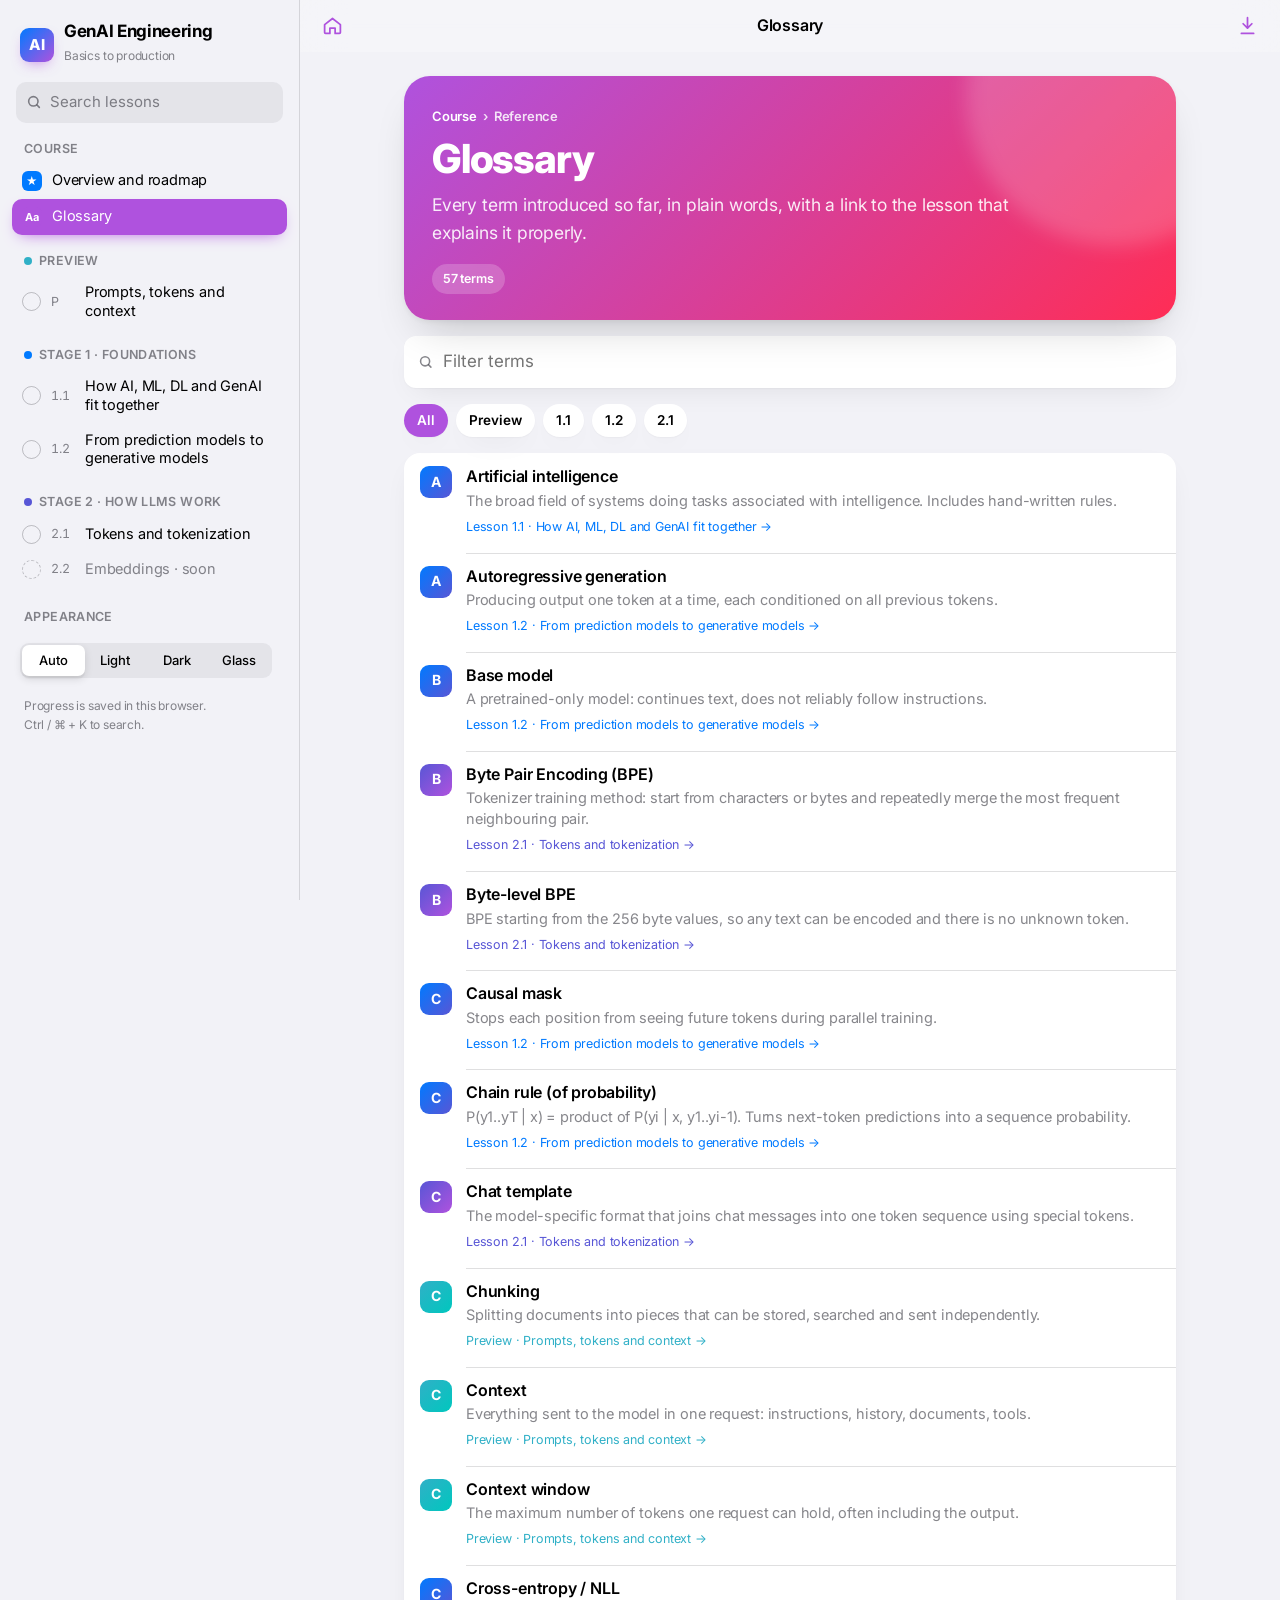
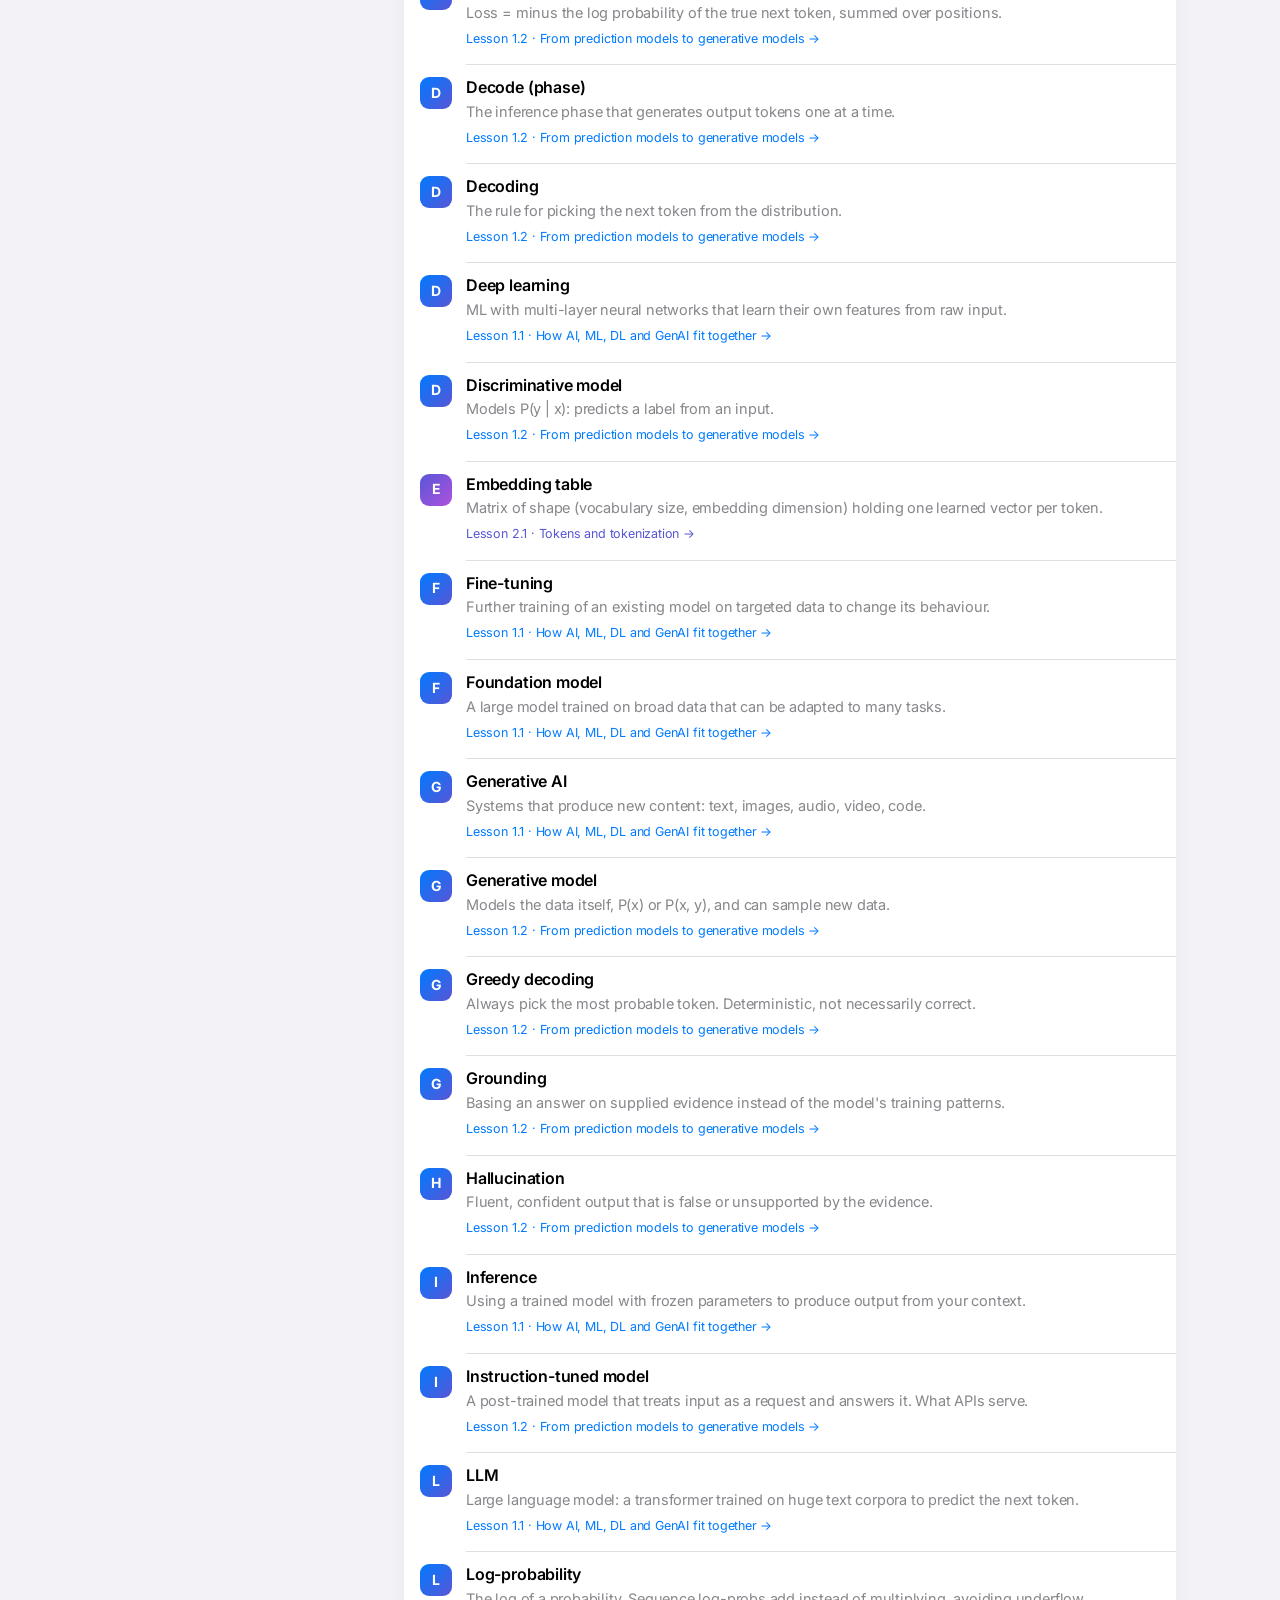
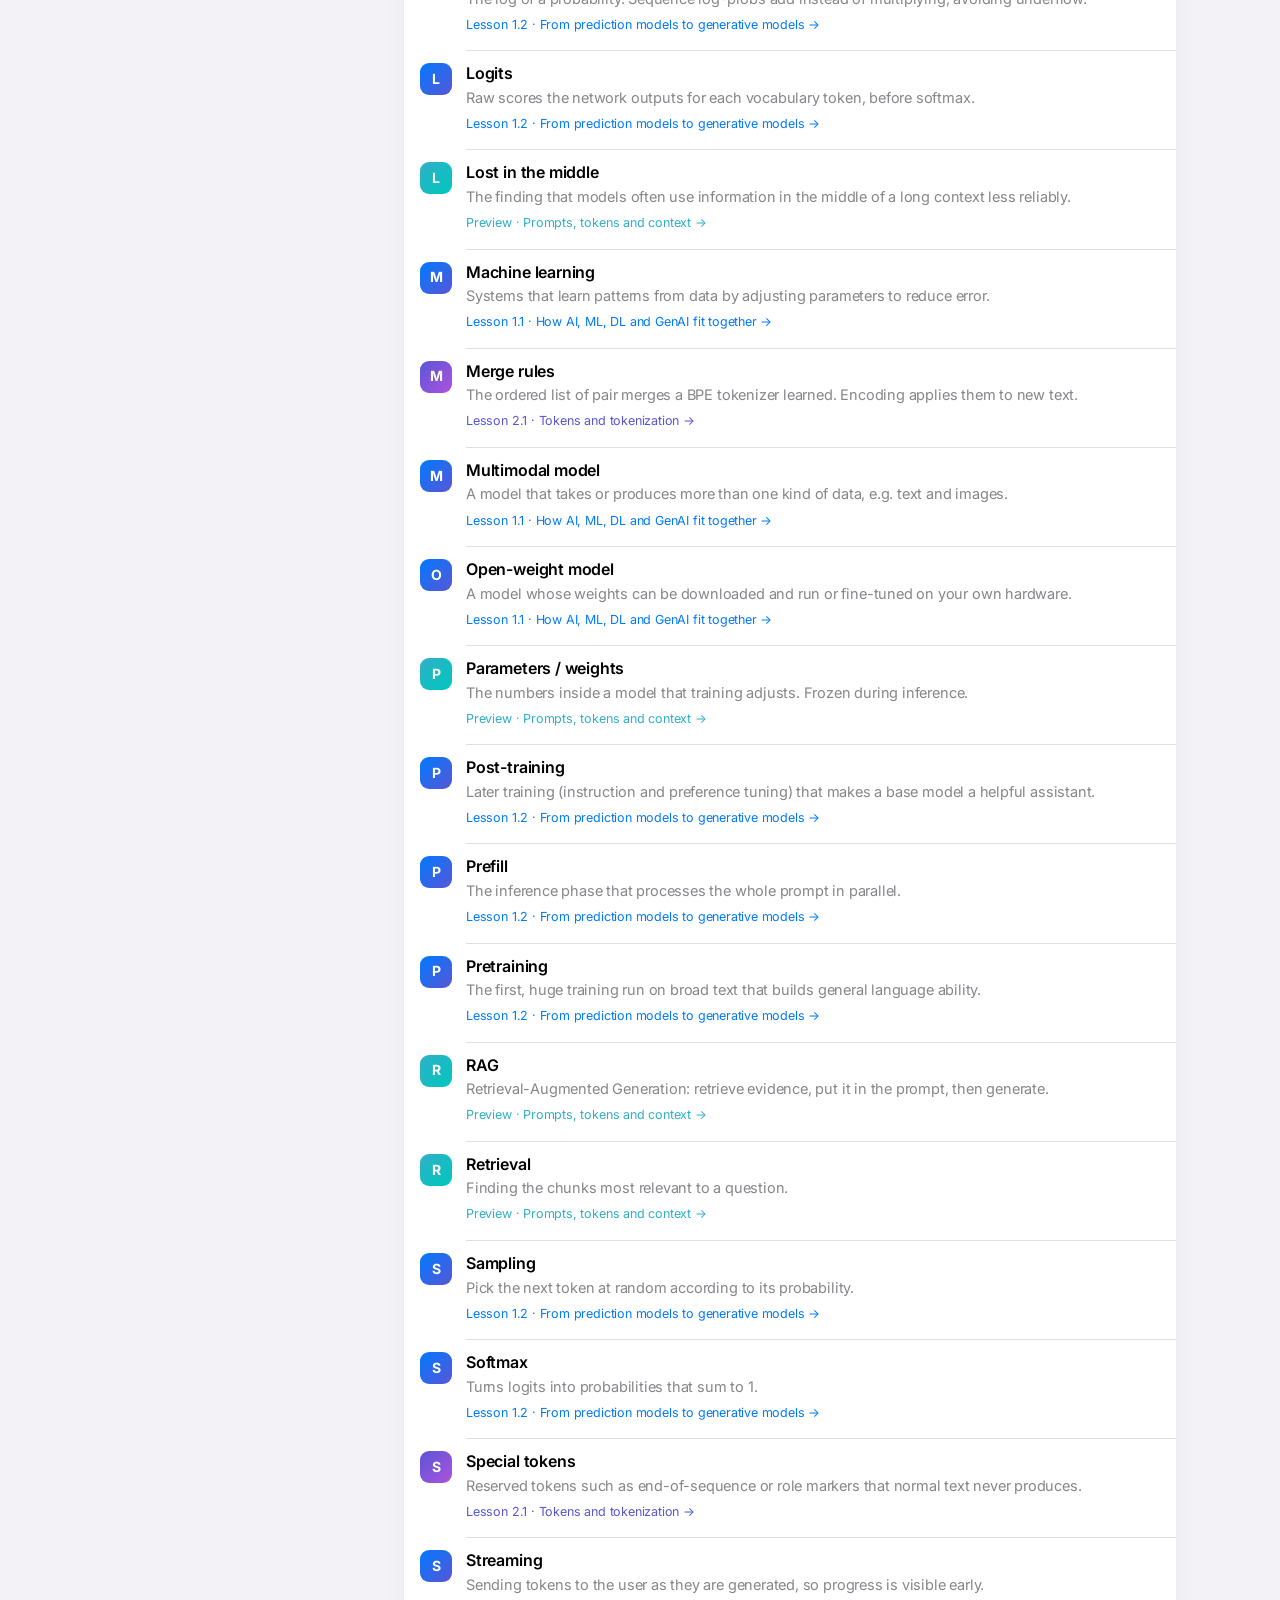
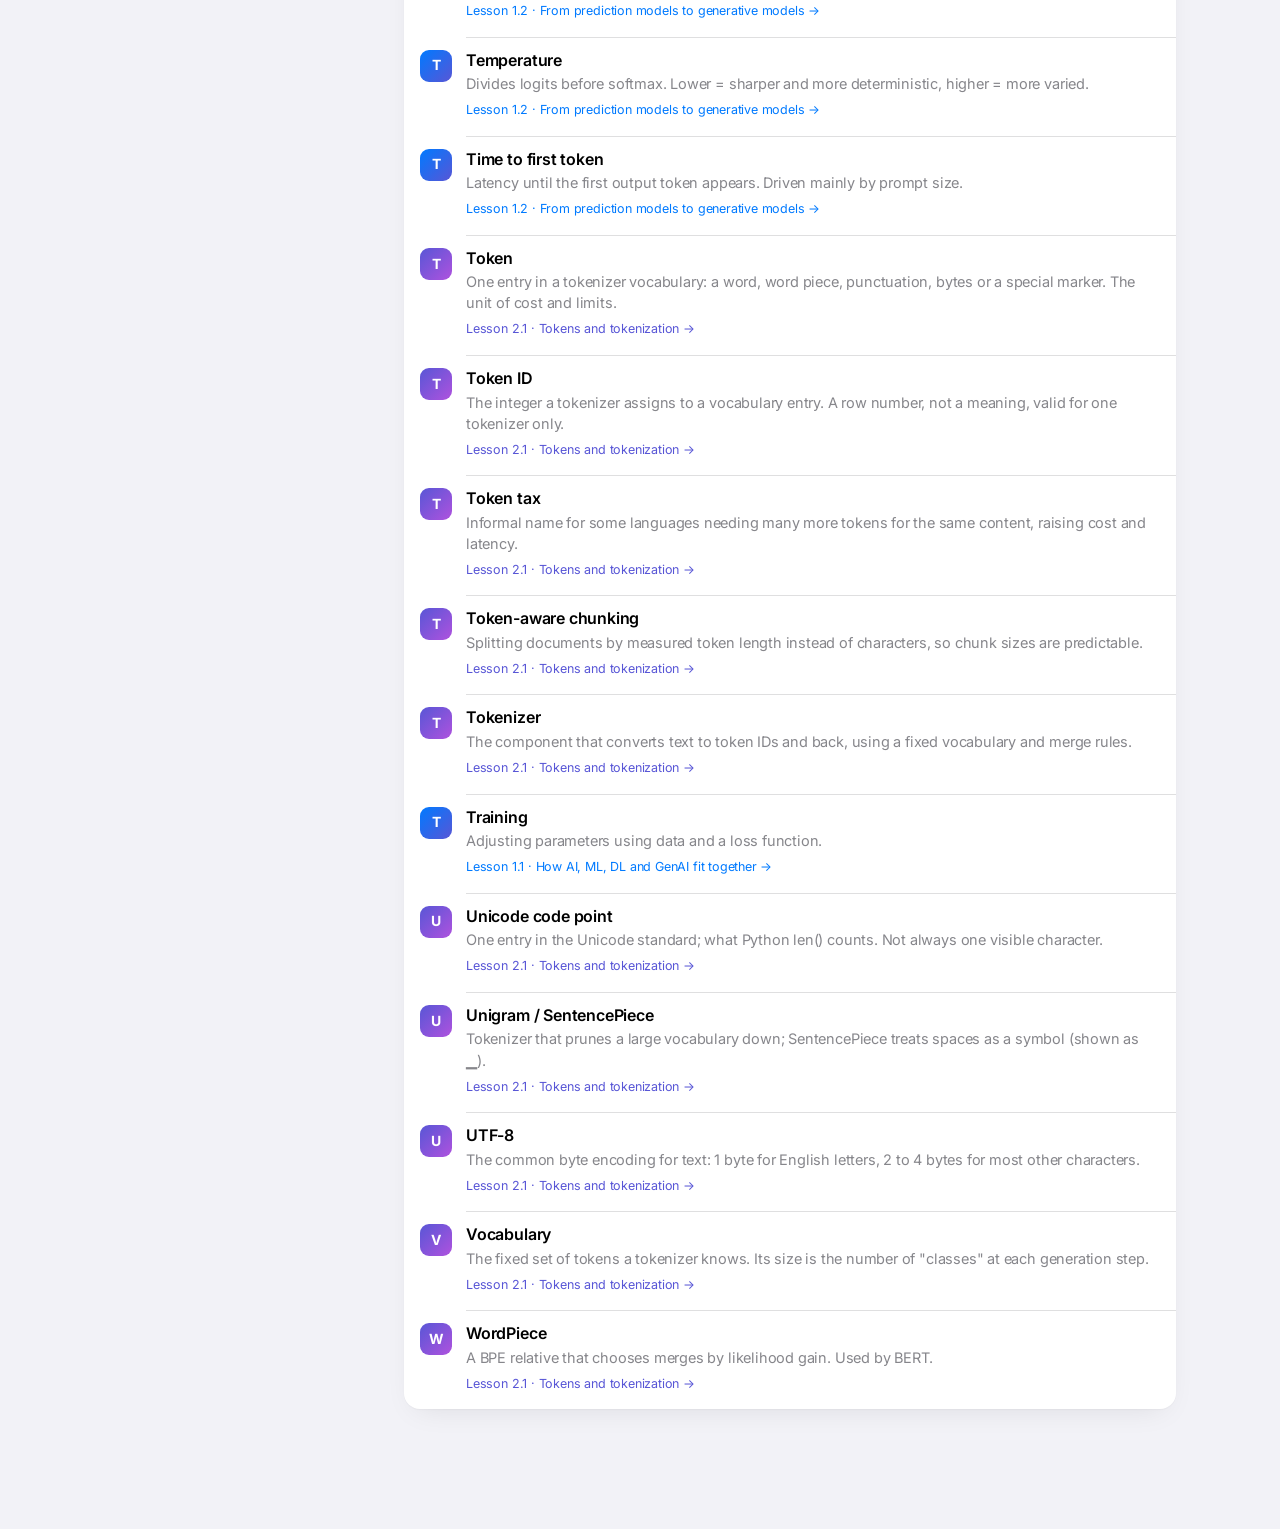
==== commit 010a948d: "Add Liquid Glass theme with a clear-to-tinted slider" ====
--- a/glossary.html
+++ b/glossary.html
@@ -8,6 +8,7 @@
 <script src="assets/boot.js"></script>
 <link rel="stylesheet" href="https://fonts.googleapis.com/css2?family=Inter:wght@400;500;600;700;800&family=JetBrains+Mono:wght@400;500&display=swap">
 <link rel="stylesheet" href="assets/style.css">
+<link rel="stylesheet" href="assets/glass.css">
 </head>
 <body data-id="glossary" data-root="" data-title="Glossary" data-stage="3">
 <div class="shell"><div class="main">
--- a/assets/glass.css
+++ b/assets/glass.css
@@ -0,0 +1,143 @@
+/* =====================================================================
+   Liquid Glass theme (iOS 26 design language, iOS 27 refinements)
+   Rules followed from Apple's HIG (Materials, Color):
+   - glass only on the functional layer: bars, sidebar, search, segmented
+     control, floating buttons, page navigation. Content uses standard
+     materials, never glass.
+   - glass has no colour of its own, it picks up what is behind it.
+     Bigger surfaces (sidebar) are more opaque for legibility.
+   - colour is used sparingly: accent-tinted glass only on the primary
+     action; selected items get coloured text instead of a solid fill.
+   - iOS 27: a user slider from clear to fully tinted, more uniform
+     refraction, better contrast. Reduce Transparency and Increase
+     Contrast are respected.
+   ===================================================================== */
+html.glass{--tint:.35;--lg-rgb:255,255,255;--lg-edge:rgba(255,255,255,.62);--lg-edge2:rgba(255,255,255,.18);
+  --lg-shadow:0 10px 30px -10px rgba(16,24,64,.28),0 2px 6px -2px rgba(16,24,64,.12);
+  --mat:rgba(255,255,255,.74);--mat-edge:rgba(255,255,255,.7)}
+html.glass[data-theme="dark"]{--lg-rgb:38,38,44;--lg-edge:rgba(255,255,255,.22);--lg-edge2:rgba(255,255,255,.06);
+  --lg-shadow:0 12px 34px -10px rgba(0,0,0,.7),0 2px 6px -2px rgba(0,0,0,.5);
+  --mat:rgba(28,28,32,.72);--mat-edge:rgba(255,255,255,.08)}
+
+/* a visually rich wallpaper, so the glass has something to pick colour up from */
+html.glass body{background:
+  radial-gradient(42vw 42vw at 8% 12%,color-mix(in srgb,var(--blue) 42%,transparent),transparent 70%),
+  radial-gradient(38vw 38vw at 92% 18%,color-mix(in srgb,var(--pink) 34%,transparent),transparent 70%),
+  radial-gradient(46vw 46vw at 78% 92%,color-mix(in srgb,var(--purple) 36%,transparent),transparent 70%),
+  radial-gradient(40vw 40vw at 12% 88%,color-mix(in srgb,var(--teal) 34%,transparent),transparent 70%),
+  radial-gradient(30vw 30vw at 50% 50%,color-mix(in srgb,var(--orange) 16%,transparent),transparent 70%),
+  #EEF0F7;background-attachment:fixed}
+html.glass[data-theme="dark"] body{background:
+  radial-gradient(42vw 42vw at 8% 12%,color-mix(in srgb,var(--blue) 30%,transparent),transparent 70%),
+  radial-gradient(38vw 38vw at 92% 18%,color-mix(in srgb,var(--pink) 22%,transparent),transparent 70%),
+  radial-gradient(46vw 46vw at 78% 92%,color-mix(in srgb,var(--purple) 28%,transparent),transparent 70%),
+  radial-gradient(40vw 40vw at 12% 88%,color-mix(in srgb,var(--teal) 20%,transparent),transparent 70%),
+  #050509;background-attachment:fixed}
+
+/* the glass recipe: translucent fill set by the slider, blur + saturation,
+   a bright top rim, a soft lower rim, and a specular sheen */
+html.glass .navbar .nav-btn,html.glass .sidebar,html.glass .search,html.glass .seg,html.glass .top-btn,
+html.glass .toc,html.glass .pager a,html.glass .glass-slider,html.glass .gl-search,html.glass .gl-filter button{
+  position:relative;
+  background:rgba(var(--lg-rgb),calc(.04 + .76 * var(--tint)));
+  -webkit-backdrop-filter:blur(calc(4px + 18px * var(--tint))) saturate(190%) brightness(1.04);
+  backdrop-filter:blur(calc(4px + 18px * var(--tint))) saturate(190%) brightness(1.04);
+  border:0;
+  box-shadow:inset 0 1px 0 var(--lg-edge),inset 0 0 0 .5px var(--lg-edge2),inset 0 -1px 1px var(--lg-edge2),var(--lg-shadow)}
+html.glass .sidebar{position:sticky}
+html.glass .top-btn{position:fixed}
+html.glass .navbar .nav-btn::after,html.glass .sidebar::after,html.glass .seg::after,html.glass .top-btn::after,
+html.glass .toc::after,html.glass .pager a::after,html.glass .search::after{
+  content:"";position:absolute;inset:0;border-radius:inherit;pointer-events:none;
+  background:linear-gradient(160deg,rgba(255,255,255,calc(.42 - .2 * var(--tint))) 0%,rgba(255,255,255,0) 38%,
+    rgba(255,255,255,0) 70%,rgba(255,255,255,.12) 100%);mix-blend-mode:soft-light}
+/* larger surfaces stay more opaque (HIG) */
+html.glass .sidebar,html.glass .toc{background:rgba(var(--lg-rgb),calc(.16 + .74 * var(--tint)))}
+
+/* navigation bar: no bar fill, a scroll-edge blur that fades out,
+   controls float as glass circles */
+/* view-transition-name makes the bar a backdrop root, which would stop its blur from seeing the page */
+html.glass .navbar{view-transition-name:none;background:transparent;border-bottom-color:transparent!important;-webkit-backdrop-filter:none;backdrop-filter:none}
+html.glass .navbar::before{content:"";position:absolute;inset:0 0 -26px 0;z-index:-1;pointer-events:none;
+  background:linear-gradient(rgba(var(--lg-rgb),.62),rgba(var(--lg-rgb),.25));
+  -webkit-backdrop-filter:blur(12px) saturate(170%);backdrop-filter:blur(12px) saturate(170%);
+  -webkit-mask:linear-gradient(#000 55%,transparent);mask:linear-gradient(#000 55%,transparent);
+  opacity:0;transition:opacity .3s var(--ios)}
+html.glass .navbar.scrolled::before{opacity:1}
+html.glass .navbar .nav-btn{width:40px;height:40px;justify-content:center;padding:0;border-radius:50%;color:var(--label)}
+html.glass .navbar .nav-btn:hover{background:rgba(var(--lg-rgb),calc(.25 + .6 * var(--tint)))}
+html.glass .navbar .nav-btn:active{transform:scale(1.08);opacity:1}
+html.glass .progress{height:2px;bottom:-1px;opacity:.85}
+
+/* floating sidebar, like iPadOS 26 */
+@media (min-width:1001px){
+  html.glass .shell{grid-template-columns:316px minmax(0,1fr)}
+  html.glass .sidebar{margin:10px 0 10px 10px;top:10px;height:calc(100vh - 20px);border-radius:26px;border-right:0;padding:14px 10px 30px}
+}
+html.glass .side-list a:hover{background:rgba(var(--lg-rgb),.35)}
+html.glass .side-list a.active{background:rgba(var(--lg-rgb),calc(.45 + .4 * var(--tint)));color:var(--accent);font-weight:600;
+  box-shadow:inset 0 1px 0 var(--lg-edge),0 4px 14px -6px rgba(0,0,0,.2)}
+html.glass .side-list a.active .num{color:var(--accent)}
+html.glass .side-list a.active .dot{border-color:var(--accent)}
+html.glass .side-list a.active .dot.done{background:var(--green);border-color:var(--green);color:#fff}
+html.glass .search{border-radius:99px}
+html.glass .seg{border-radius:99px;padding:3px;background:rgba(120,120,128,calc(.12 + .1 * var(--tint)))}
+html.glass .seg .thumb{border-radius:99px;top:3px;bottom:3px;background:rgba(255,255,255,calc(.55 + .35 * var(--tint)));
+  box-shadow:inset 0 1px 0 rgba(255,255,255,.9),0 4px 12px -4px rgba(0,0,0,.25)}
+html.glass[data-theme="dark"] .seg .thumb{background:rgba(255,255,255,calc(.16 + .14 * var(--tint)))}
+
+/* content layer: standard material, no glass (HIG) */
+html.glass .sec,html.glass .tile,html.glass .list,html.glass .lcard,html.glass .done-bar{
+  background:var(--mat);box-shadow:inset 0 0 0 .5px var(--mat-edge),var(--shadow)}
+html.glass .lcard.soon{background:transparent;box-shadow:none}
+html.glass .code{background:color-mix(in srgb,var(--code-bg) 88%,transparent)}
+html.glass .group-label{color:var(--label);opacity:.72}
+html.glass .group-foot{color:var(--label);opacity:.7}
+
+/* colour sparingly: the primary action gets accent-tinted glass */
+html.glass .pager a.nx:not(.soon){background:color-mix(in srgb,var(--accent) calc(55% + 30% * var(--tint)),transparent)}
+html.glass .pager a.nx:not(.soon) small,html.glass .pager a.nx:not(.soon) b{color:#fff}
+html.glass .pager a.soon{background:transparent;box-shadow:none}
+html.glass .hero .cta{background:rgba(255,255,255,.72);-webkit-backdrop-filter:blur(12px) saturate(180%);backdrop-filter:blur(12px) saturate(180%);
+  box-shadow:inset 0 1px 0 rgba(255,255,255,.95),0 10px 24px -10px rgba(0,0,0,.4)}
+
+/* floating controls */
+html.glass .top-btn{color:var(--label);width:46px;height:46px}
+html.glass .toc{border-radius:22px}
+html.glass .pager a{border-radius:22px}
+/* toggles take on glass only while being touched (HIG) */
+html.glass .switch:active .track::after{transform:scale(1.18,1.1);background:rgba(255,255,255,.55);
+  -webkit-backdrop-filter:blur(4px);backdrop-filter:blur(4px);box-shadow:inset 0 1px 0 #fff,0 6px 16px -4px rgba(0,0,0,.3)}
+html.glass .switch:active input:checked+.track::after{transform:translateX(18px) scale(1.18,1.1)}
+
+/* mobile sheet */
+@media (max-width:1000px){
+  html.glass .sidebar{position:fixed;background:rgba(var(--lg-rgb),calc(.45 + .45 * var(--tint)));border-radius:30px 30px 0 0}
+}
+
+/* the iOS 27 look slider: clear <-> tinted */
+.glass-slider{display:none;margin:12px 8px 0;padding:12px 14px;border-radius:18px}
+html.glass .glass-slider{display:block}
+.glass-slider .gs-top{display:flex;justify-content:space-between;font-size:12.5px;font-weight:600;color:var(--label2);margin-bottom:6px}
+.glass-slider input{width:100%;-webkit-appearance:none;appearance:none;height:28px;background:transparent;cursor:pointer;margin:0}
+.glass-slider input::-webkit-slider-runnable-track{height:6px;border-radius:99px;
+  background:linear-gradient(90deg,rgba(var(--lg-rgb),.3),color-mix(in srgb,var(--blue) 70%,transparent))}
+.glass-slider input::-moz-range-track{height:6px;border-radius:99px;
+  background:linear-gradient(90deg,rgba(var(--lg-rgb),.3),color-mix(in srgb,var(--blue) 70%,transparent))}
+.glass-slider input::-webkit-slider-thumb{-webkit-appearance:none;width:28px;height:28px;margin-top:-11px;border-radius:50%;background:#fff;
+  box-shadow:0 3px 8px rgba(0,0,0,.2),0 0 0 .5px rgba(0,0,0,.06);transition:transform .25s var(--ios)}
+.glass-slider input::-moz-range-thumb{width:28px;height:28px;border:0;border-radius:50%;background:#fff;box-shadow:0 3px 8px rgba(0,0,0,.2)}
+.glass-slider input:active::-webkit-slider-thumb{transform:scale(1.25,1.12);background:rgba(255,255,255,.6)}
+.glass-slider .gs-cap{font-size:11.5px;color:var(--label2);margin-top:4px}
+
+/* accessibility. Glass is opt-in here, so Reduce Transparency (on Windows: Settings >
+   Personalisation > Transparency effects off) starts the slider at a more opaque,
+   higher-contrast look instead of switching the glass off. Moving the slider still wins. */
+@media (prefers-reduced-transparency:reduce){
+  html.glass{--tint:.7}
+}
+@media (prefers-contrast:more){
+  html.glass{--tint:.85}
+  html.glass .navbar .nav-btn,html.glass .sidebar,html.glass .search,html.glass .seg,html.glass .top-btn,html.glass .toc,
+  html.glass .pager a,html.glass .glass-slider{box-shadow:inset 0 0 0 1.5px var(--label3),var(--lg-shadow)}
+}
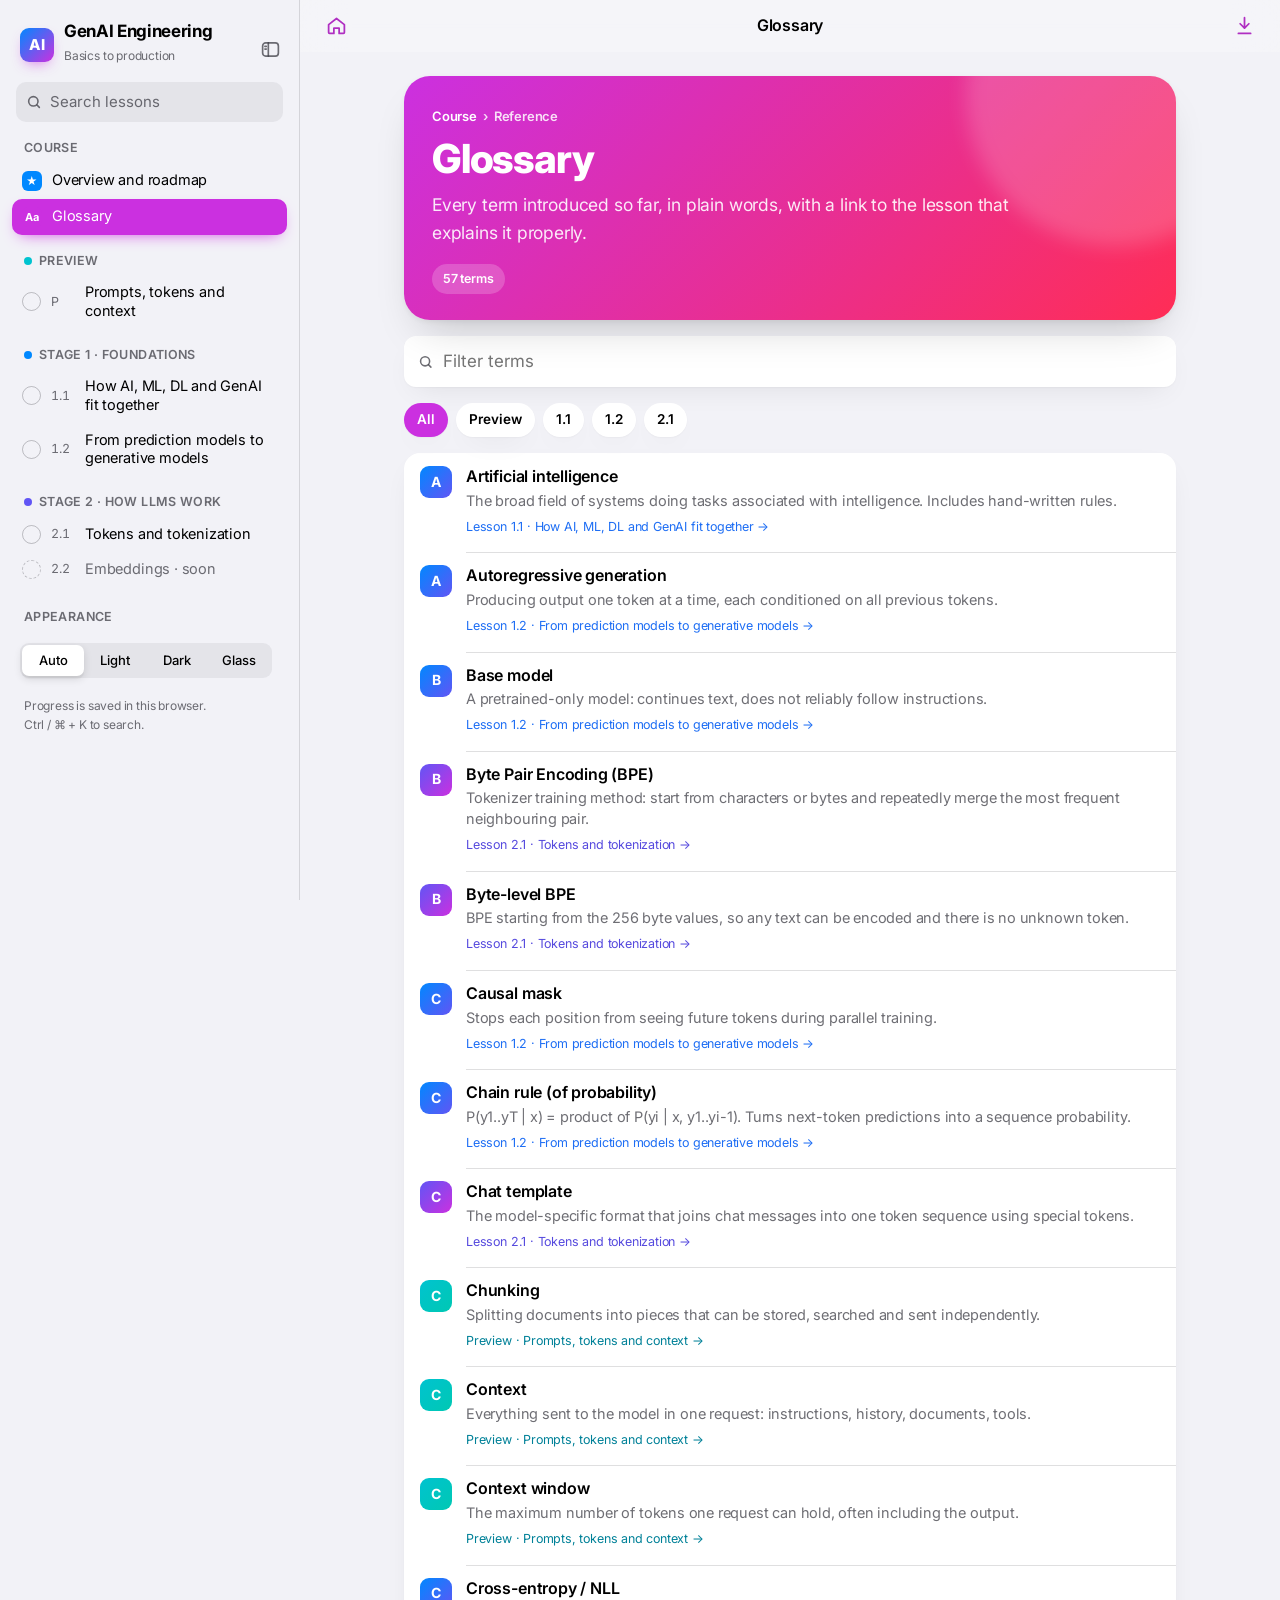
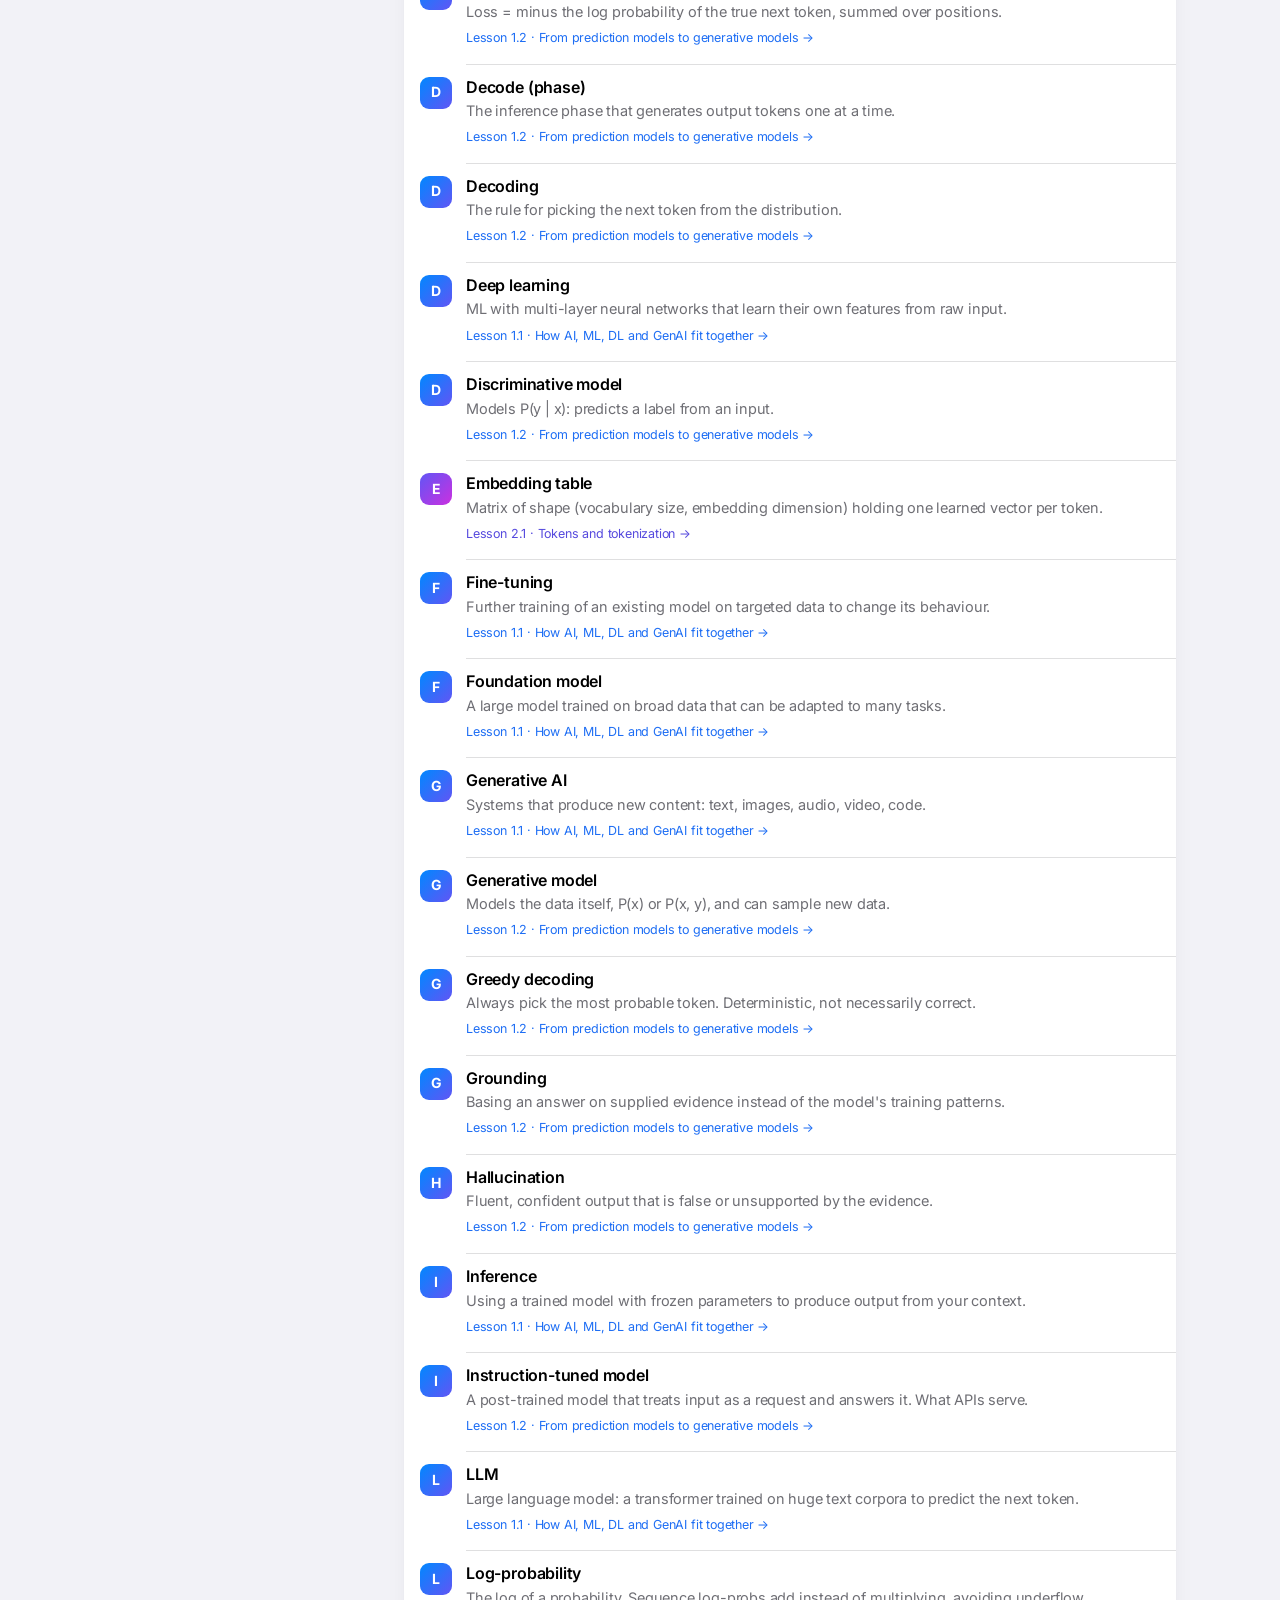
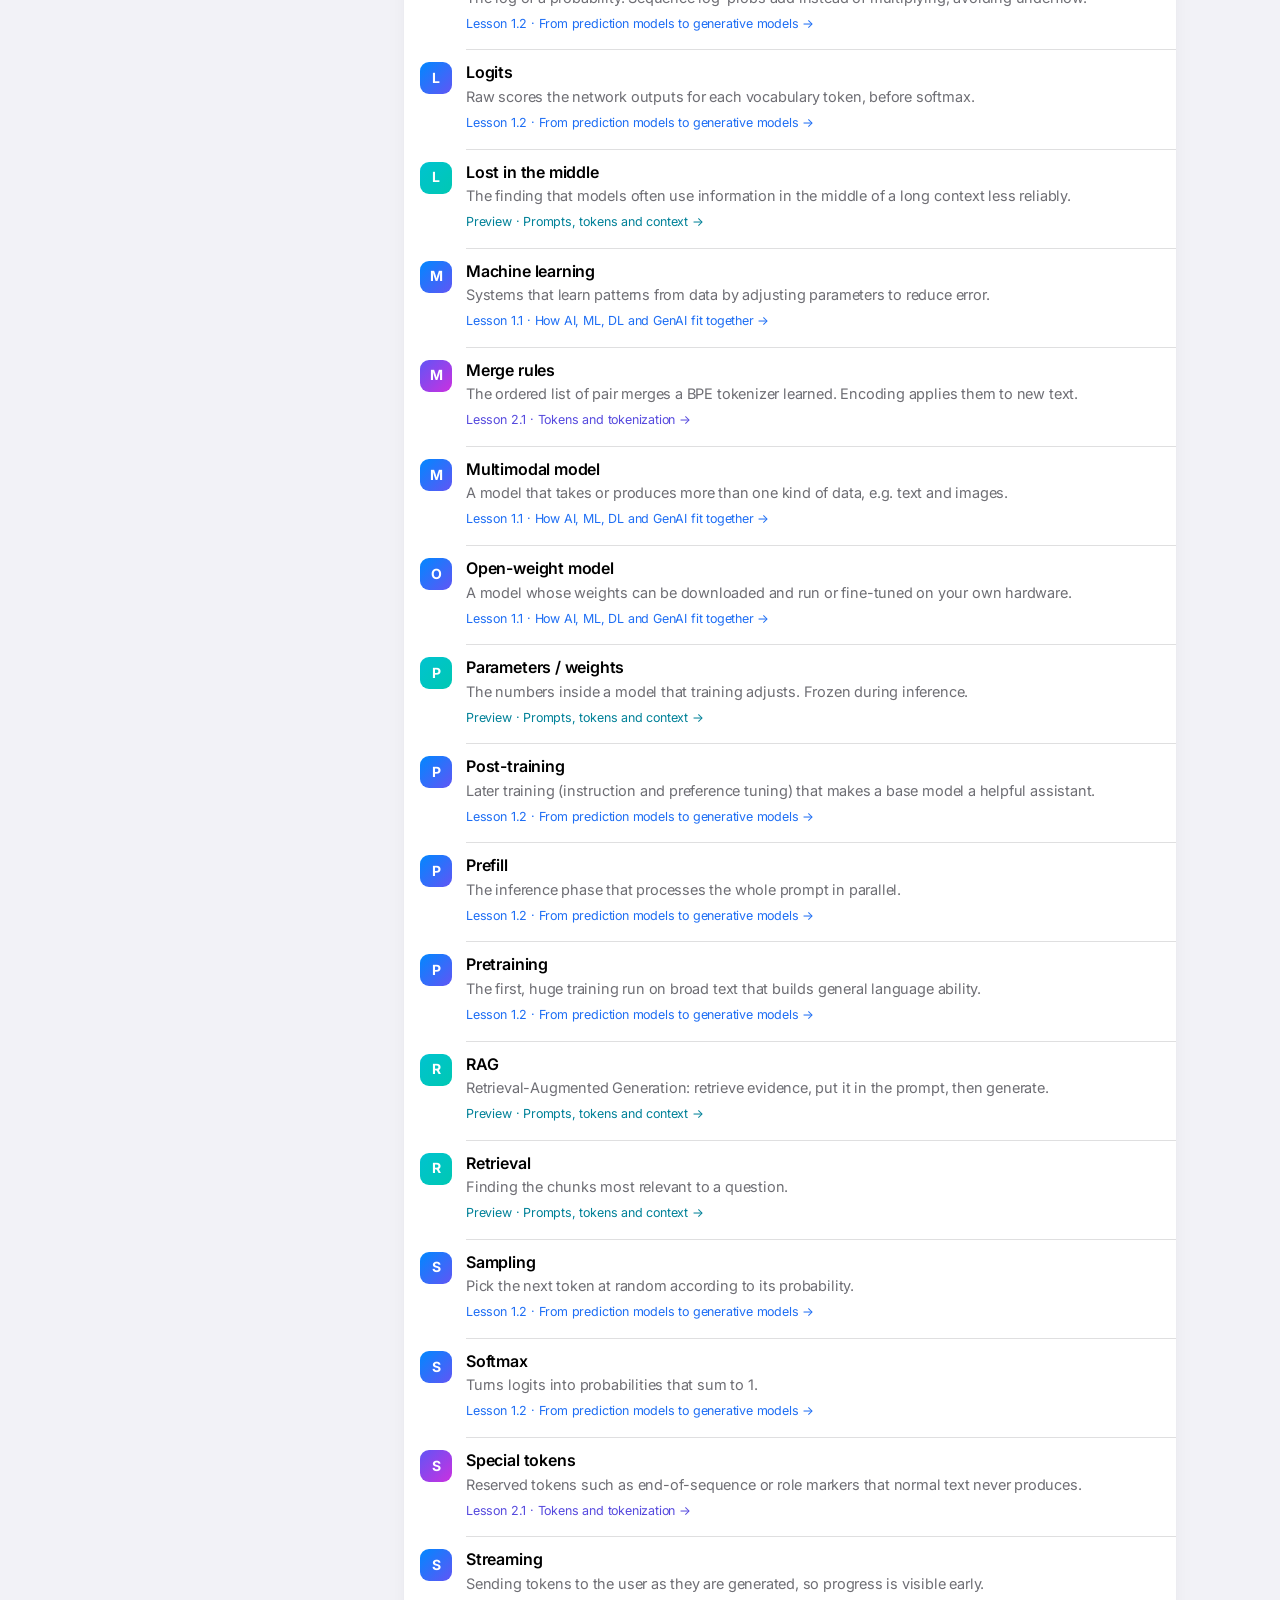
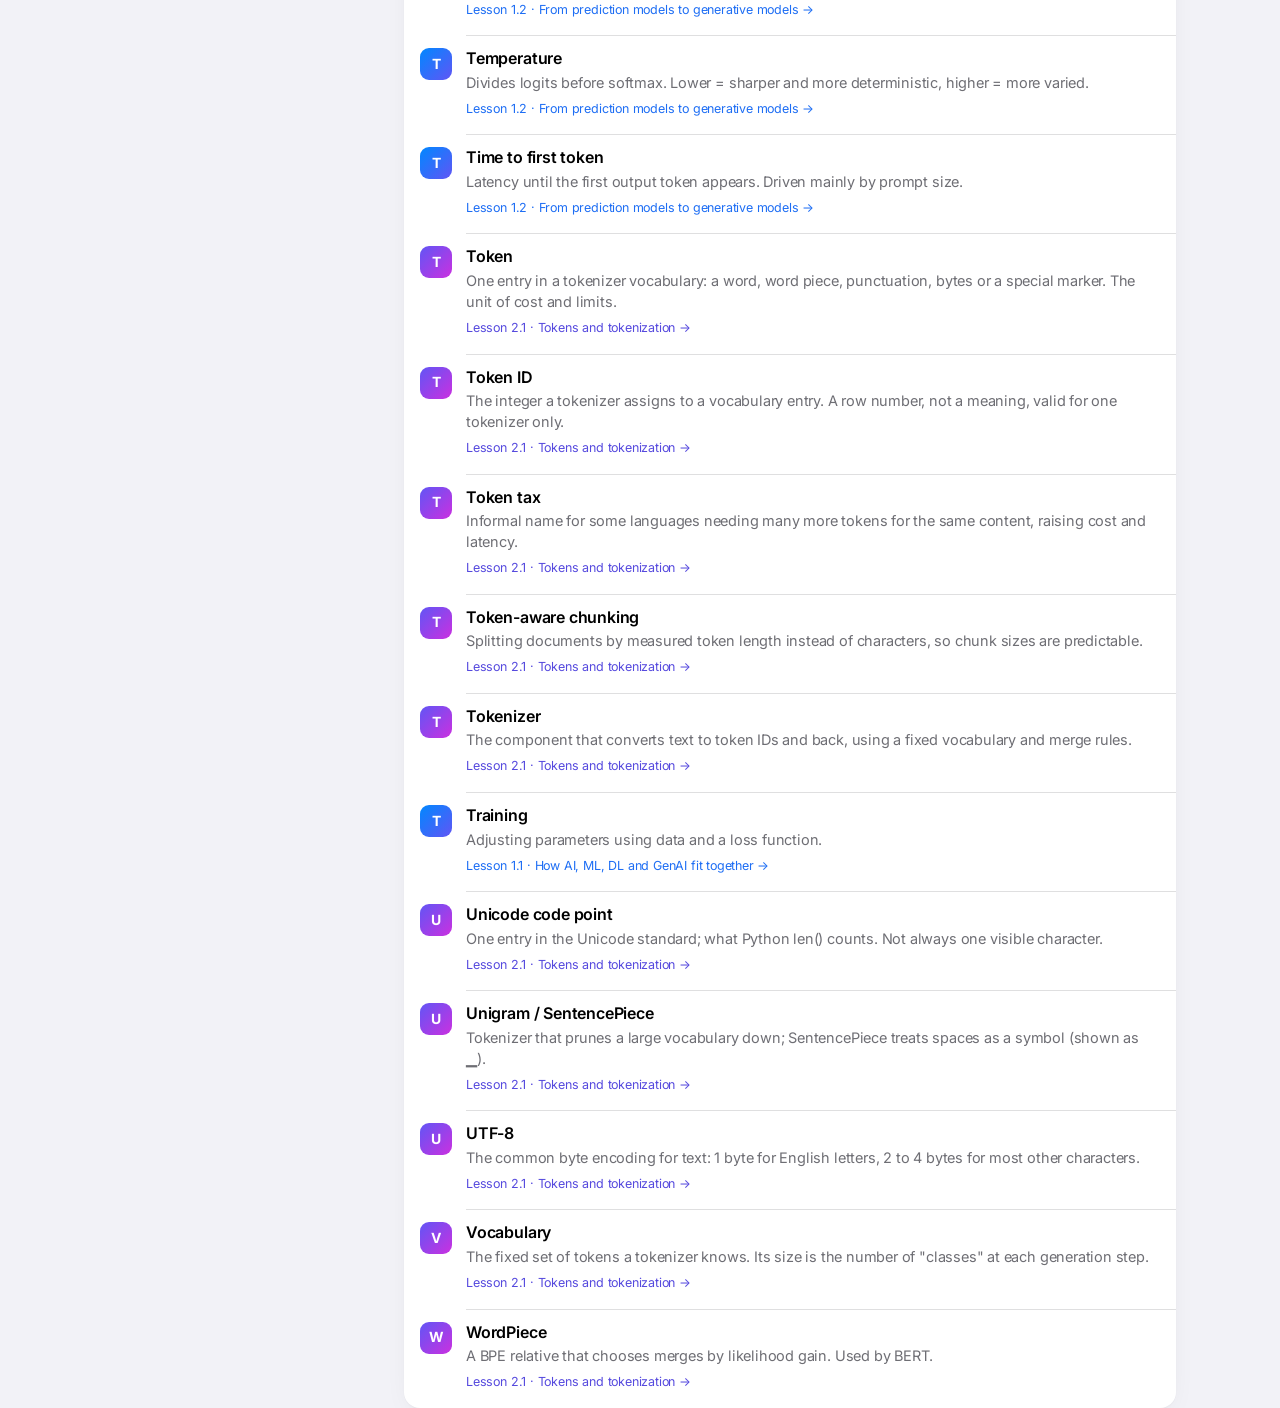
==== commit 61e7453e: "Apply Apple HIG checks: iOS 26 colours, readable coloured text, 44pt targets, text scaling, safe are" ====
--- a/glossary.html
+++ b/glossary.html
@@ -5,6 +5,8 @@
 <meta name="viewport" content="width=device-width, initial-scale=1, viewport-fit=cover">
 <title>Glossary · GenAI Engineering</title>
 <meta name="color-scheme" content="light dark">
+<meta name="theme-color" content="#F2F2F7" media="(prefers-color-scheme: light)">
+<meta name="theme-color" content="#000000" media="(prefers-color-scheme: dark)">
 <script src="assets/boot.js"></script>
 <link rel="stylesheet" href="https://fonts.googleapis.com/css2?family=Inter:wght@400;500;600;700;800&family=JetBrains+Mono:wght@400;500&display=swap">
 <link rel="stylesheet" href="assets/style.css">
--- a/assets/style.css
+++ b/assets/style.css
@@ -1,11 +1,14 @@
 /* GenAI Engineering Notes
-   Colours are the iOS system palette (light / dark values from Apple's HIG). */
+   Colours are the iOS 26 system palette from Apple's HIG (default and
+   increased-contrast values). The -ink colours are for coloured text. */
 :root{
-  --blue:#007AFF; --green:#34C759; --orange:#FF9500; --red:#FF3B30; --indigo:#5856D6;
-  --purple:#AF52DE; --teal:#30B0C7; --pink:#FF2D55; --yellow:#FFCC00; --mint:#00C7BE; --gray:#8E8E93;
+  --blue:#0088FF; --green:#34C759; --orange:#FF8D28; --red:#FF383C; --indigo:#6155F5;
+  --purple:#CB30E0; --teal:#00C3D0; --pink:#FF2D55; --yellow:#FFCC00; --mint:#00C8B3; --gray:#8E8E93;
+  --blue-ink:#1E6EF4; --green-ink:#008932; --orange-ink:#C55300; --red-ink:#E9152D; --indigo-ink:#564ADE;
+  --purple-ink:#B02FC2; --teal-ink:#008198; --pink-ink:#E7124D; --mint-ink:#008575; --ink:var(--blue-ink);
   --bg:#F2F2F7; --card:#FFFFFF; --card2:#FBFBFD;
   --fill:rgba(120,120,128,.12); --fill2:rgba(120,120,128,.07);
-  --label:#000; --label2:rgba(60,60,67,.62); --label3:rgba(60,60,67,.30);
+  --label:#000; --label2:rgba(60,60,67,.74); --label3:rgba(60,60,67,.30);
   --sep:rgba(60,60,67,.16); --bar:rgba(246,246,248,.72);
   --code-bg:#F7F7FA; --code-ink:#1D1D1F;
   --shadow:0 1px 2px rgba(0,0,0,.04),0 10px 30px -12px rgba(0,0,0,.10);
@@ -20,8 +23,10 @@
   --serif:"Cambria Math","STIX Two Math","Latin Modern Math",Cambria,"Times New Roman",serif;
 }
 :root[data-theme="dark"]{
-  --blue:#0A84FF; --green:#30D158; --orange:#FF9F0A; --red:#FF453A; --indigo:#5E5CE6;
-  --purple:#BF5AF2; --teal:#40C8E0; --pink:#FF375F; --yellow:#FFD60A; --mint:#63E6E2;
+  --blue:#0091FF; --green:#30D158; --orange:#FF9230; --red:#FF4245; --indigo:#6D7CFF;
+  --purple:#DB34F2; --teal:#00D2E0; --pink:#FF375F; --yellow:#FFD600; --mint:#00DAC3;
+  --blue-ink:#5CB8FF; --green-ink:#4AD968; --orange-ink:#FFA056; --red-ink:#FF6165; --indigo-ink:#A7AAFF;
+  --purple-ink:#EA8DFF; --teal-ink:#3BDDEC; --pink-ink:#FF8AC4; --mint-ink:#54DFCB;
   --bg:#000; --card:#1C1C1E; --card2:#232325;
   --fill:rgba(118,118,128,.24); --fill2:rgba(118,118,128,.14);
   --label:#fff; --label2:rgba(235,235,245,.62); --label3:rgba(235,235,245,.30);
@@ -30,19 +35,19 @@
   --shadow:0 0 0 .5px rgba(255,255,255,.04); --shadow-hi:0 0 0 .5px rgba(255,255,255,.08),0 20px 40px -20px rgba(0,0,0,.8);
 }
 /* stage accents */
-[data-stage="0"]{--accent:var(--teal);--accent2:var(--mint)}
-[data-stage="1"]{--accent:var(--blue);--accent2:var(--indigo)}
-[data-stage="2"]{--accent:var(--indigo);--accent2:var(--purple)}
-[data-stage="3"]{--accent:var(--purple);--accent2:var(--pink)}
-[data-stage="4"]{--accent:var(--teal);--accent2:var(--blue)}
-[data-stage="5"]{--accent:var(--orange);--accent2:var(--red)}
-[data-stage="6"]{--accent:var(--red);--accent2:var(--pink)}
+[data-stage="0"]{--accent:var(--teal);--accent2:var(--mint);--ink:var(--teal-ink)}
+[data-stage="1"]{--accent:var(--blue);--accent2:var(--indigo);--ink:var(--blue-ink)}
+[data-stage="2"]{--accent:var(--indigo);--accent2:var(--purple);--ink:var(--indigo-ink)}
+[data-stage="3"]{--accent:var(--purple);--accent2:var(--pink);--ink:var(--purple-ink)}
+[data-stage="4"]{--accent:var(--teal);--accent2:var(--blue);--ink:var(--teal-ink)}
+[data-stage="5"]{--accent:var(--orange);--accent2:var(--red);--ink:var(--orange-ink)}
+[data-stage="6"]{--accent:var(--red);--accent2:var(--pink);--ink:var(--red-ink)}
 
 *{box-sizing:border-box}
 html{scroll-behavior:smooth;scroll-padding-top:72px;-webkit-text-size-adjust:100%}
-body{margin:0;background:var(--bg);color:var(--label);font-family:var(--font);font-size:17px;line-height:1.62;
+body{margin:0;background:var(--bg);color:var(--label);font-family:var(--font);font-size:1.062rem;line-height:1.62;
   letter-spacing:-.011em;-webkit-font-smoothing:antialiased;transition:background-color .35s var(--ease),color .35s var(--ease)}
-a{color:var(--accent);text-decoration:none}
+a{color:var(--ink);text-decoration:none}
 ::selection{background:color-mix(in srgb,var(--accent) 26%,transparent)}
 strong{font-weight:600}
 code{font-family:var(--mono);font-size:.86em;background:var(--fill2);padding:.12em .42em;border-radius:6px}
@@ -96,12 +101,12 @@
   background:var(--bar);backdrop-filter:saturate(180%) blur(22px);-webkit-backdrop-filter:saturate(180%) blur(22px);
   border-bottom:.5px solid transparent;transition:border-color .25s var(--ease),background-color .35s var(--ease)}
 .navbar.scrolled{border-bottom-color:var(--sep)}
-.small-title{flex:1;text-align:center;font-weight:600;font-size:16px;opacity:0;transform:translateY(6px);
+.small-title{flex:1;text-align:center;font-weight:600;font-size:1rem;opacity:0;transform:translateY(6px);
   transition:opacity .25s var(--ease),transform .3s var(--ease);white-space:nowrap;overflow:hidden;text-overflow:ellipsis}
 .navbar.scrolled .small-title{opacity:1;transform:none}
-.nav-btn{border:0;background:none;color:var(--accent);font:inherit;font-size:16px;cursor:pointer;display:flex;align-items:center;
-  gap:4px;padding:7px 8px;border-radius:10px;transition:background .2s,opacity .15s,transform .15s var(--ease)}
-.nav-btn:hover{background:var(--fill2)}
+.nav-btn{border:0;background:none;color:var(--ink);font:inherit;font-size:1rem;cursor:pointer;display:flex;align-items:center;
+  gap:4px;padding:7px 8px;min-width:44px;min-height:44px;justify-content:center;border-radius:12px;transition:background .2s,opacity .15s,transform .15s var(--ease)}
+@media (hover:hover){.nav-btn:hover{background:var(--fill2)}}
 .nav-btn:active{opacity:.5;transform:scale(.94)}
 .nav-btn svg{width:21px;height:21px}
 .menu-btn{display:none}
@@ -112,46 +117,46 @@
 .sidebar{position:sticky;top:0;height:100vh;overflow-y:auto;padding:16px 12px 40px;border-right:.5px solid var(--sep);
   background:var(--bg);scrollbar-width:thin;overscroll-behavior:contain;transition:background-color .35s var(--ease)}
 .brand{display:flex;align-items:center;gap:10px;padding:6px 8px 14px;color:var(--label)}
-.brand .logo{width:34px;height:34px;border-radius:9px;display:grid;place-items:center;color:#fff;font-weight:800;font-size:15px;
+.brand .logo{width:34px;height:34px;border-radius:9px;display:grid;place-items:center;color:#fff;font-weight:800;font-size:0.9375rem;
   background:linear-gradient(135deg,var(--blue),var(--purple));box-shadow:0 6px 14px -6px color-mix(in srgb,var(--purple) 70%,transparent)}
-.brand b{font-family:var(--display);font-size:17px;letter-spacing:-.02em;display:block;line-height:1.1}
-.brand small{color:var(--label2);font-size:12px}
+.brand b{font-family:var(--display);font-size:1.062rem;letter-spacing:-.02em;display:block;line-height:1.1}
+.brand small{color:var(--label2);font-size:0.75rem}
 .search{display:flex;align-items:center;gap:6px;background:var(--fill);border-radius:10px;padding:7px 10px;margin:0 4px 16px;
   transition:box-shadow .2s}
 .search:focus-within{box-shadow:0 0 0 3px color-mix(in srgb,var(--blue) 35%,transparent)}
 .search svg{width:16px;height:16px;color:var(--label2);flex:none}
-.search input{border:0;background:none;outline:0;font:inherit;font-size:15px;color:var(--label);width:100%}
+.search input{border:0;background:none;outline:0;font:inherit;font-size:0.9375rem;color:var(--label);width:100%}
 .search input::placeholder{color:var(--label2)}
 .side-group{margin-bottom:16px}
-.side-group h4{margin:0 12px 4px;font-size:12.5px;font-weight:600;text-transform:uppercase;letter-spacing:.03em;color:var(--label2);
+.side-group h4{margin:0 12px 4px;font-size:0.7812rem;font-weight:600;text-transform:uppercase;letter-spacing:.03em;color:var(--label2);
   display:flex;align-items:center;gap:7px}
 .side-group h4 i{width:8px;height:8px;border-radius:50%;background:var(--accent)}
 .side-list{list-style:none;margin:0;padding:0}
-.side-list a{display:flex;align-items:center;gap:10px;padding:8px 10px;border-radius:10px;color:var(--label);font-size:14.5px;line-height:1.3;
+.side-list a{display:flex;align-items:center;gap:10px;padding:8px 10px;border-radius:10px;color:var(--label);font-size:0.9062rem;line-height:1.3;
   transition:background .2s var(--ease),color .2s,transform .2s var(--ease)}
-.side-list a:hover{background:var(--fill2)}
+@media (hover:hover){.side-list a:hover{background:var(--fill2)}}
 .side-list a:active{transform:scale(.98)}
 .side-list a.active{background:var(--accent);color:#fff;box-shadow:0 6px 16px -8px var(--accent)}
 .side-list a.active .num{color:rgba(255,255,255,.85)}
 .side-list a.active .dot{border-color:rgba(255,255,255,.9)}
-.side-list a.active .dot.done{background:#fff;color:var(--accent)}
+.side-list a.active .dot.done{background:#fff;color:var(--ink)}
 .side-list a.soon{color:var(--label2);pointer-events:none}
-.side-list .ico{width:20px;height:20px;border-radius:6px;display:grid;place-items:center;flex:none;color:#fff;font-size:11px;font-weight:700}
-.dot{flex:none;width:19px;height:19px;border-radius:50%;border:1.5px solid var(--label3);display:grid;place-items:center;font-size:11px;
+.side-list .ico{width:20px;height:20px;border-radius:6px;display:grid;place-items:center;flex:none;color:#fff;font-size:0.6875rem;font-weight:700}
+.dot{flex:none;width:19px;height:19px;border-radius:50%;border:1.5px solid var(--label3);display:grid;place-items:center;font-size:0.6875rem;
   transition:background .3s var(--ease),border-color .3s}
 .dot.done{background:var(--green);border-color:var(--green);color:#fff}
 .dot.done::after{content:"✓";font-weight:800}
 .dot.soon{border-style:dashed}
-.num{color:var(--label2);font-variant-numeric:tabular-nums;font-size:12.5px;min-width:24px}
-.side-foot{margin:18px 12px 0;font-size:12px;color:var(--label2)}
-.side-empty{display:none;margin:0 12px;font-size:13px;color:var(--label2)}
+.num{color:var(--label2);font-variant-numeric:tabular-nums;font-size:0.7812rem;min-width:24px}
+.side-foot{margin:18px 12px 0;font-size:0.75rem;color:var(--label2)}
+.side-empty{display:none;margin:0 12px;font-size:0.8125rem;color:var(--label2)}
 
 /* segmented control with sliding thumb */
 .seg{display:inline-grid;grid-auto-flow:column;grid-auto-columns:1fr;background:var(--fill);border-radius:9px;padding:2px;position:relative;margin:0 8px}
 .seg .thumb{position:absolute;top:2px;bottom:2px;left:2px;border-radius:7px;background:var(--card);
   box-shadow:0 3px 8px rgba(0,0,0,.12),0 3px 1px rgba(0,0,0,.04);transition:transform .35s var(--spring)}
 :root[data-theme="dark"] .seg .thumb{background:#636366}
-.seg button{border:0;background:none;font:inherit;font-size:13px;font-weight:500;color:var(--label);padding:5px 14px;cursor:pointer;position:relative;z-index:1}
+.seg button{border:0;background:none;font:inherit;font-size:0.8125rem;font-weight:500;color:var(--label);padding:5px 14px;cursor:pointer;position:relative;z-index:1}
 
 /* ---------- hero (home) ---------- */
 .hero{position:relative;margin:14px 0 8px;padding:34px 30px 30px;border-radius:26px;overflow:hidden;color:#fff;
@@ -162,18 +167,18 @@
 @keyframes float{to{transform:translate(-40px,30px) scale(1.12)}}
 .hero>*{position:relative}
 .hero .eyebrow{color:rgba(255,255,255,.85)}
-.hero h1{font-family:var(--display);font-size:clamp(32px,5vw,46px);font-weight:800;letter-spacing:-.035em;line-height:1.06;margin:8px 0 12px}
-.hero p{margin:0;max-width:600px;font-size:18px;color:rgba(255,255,255,.88)}
-.hero .cta{display:inline-flex;align-items:center;gap:8px;margin-top:22px;background:#fff;color:#1D1D1F;font-weight:600;font-size:15px;
+.hero h1{font-family:var(--display);font-size:clamp(2rem,5vw,2.875rem);font-weight:800;letter-spacing:-.035em;line-height:1.06;margin:8px 0 12px}
+.hero p{margin:0;max-width:600px;font-size:1.125rem;color:rgba(255,255,255,.88)}
+.hero .cta{display:inline-flex;align-items:center;gap:8px;margin-top:22px;background:#fff;color:#1D1D1F;font-weight:600;font-size:0.9375rem;
   padding:11px 18px;border-radius:99px;box-shadow:0 10px 24px -10px rgba(0,0,0,.4);transition:transform .25s var(--spring)}
-.hero .cta:hover{transform:translateY(-2px) scale(1.02)}
+@media (hover:hover){.hero .cta:hover{transform:translateY(-2px) scale(1.02)}}
 .hero .cta:active{transform:scale(.97)}
-.eyebrow{font-size:12.5px;font-weight:700;text-transform:uppercase;letter-spacing:.07em;color:var(--accent)}
+.eyebrow{font-size:0.7812rem;font-weight:700;text-transform:uppercase;letter-spacing:.07em;color:var(--ink)}
 
 .stats{display:grid;grid-template-columns:1.25fr 1fr 1fr 1fr;gap:12px;margin:16px 0 4px}
 .tile{background:var(--card);border-radius:var(--r);padding:14px 16px;box-shadow:var(--shadow)}
-.tile .k{font-size:12.5px;color:var(--label2);font-weight:500}
-.tile .v{font-family:var(--display);font-size:26px;font-weight:700;letter-spacing:-.02em;font-variant-numeric:tabular-nums}
+.tile .k{font-size:0.7812rem;color:var(--label2);font-weight:500}
+.tile .v{font-family:var(--display);font-size:1.625rem;font-weight:700;letter-spacing:-.02em;font-variant-numeric:tabular-nums}
 .ring-tile{display:flex;align-items:center;gap:14px}
 .ring{width:58px;height:58px;transform:rotate(-90deg);flex:none}
 .ring circle{fill:none;stroke-width:8;stroke-linecap:round}
@@ -181,23 +186,23 @@
 .ring .prog{stroke:url(#rg);transition:stroke-dashoffset 1.1s var(--ease)}
 
 /* ---------- grouped lists ---------- */
-.group-label{font-size:12.5px;font-weight:600;text-transform:uppercase;letter-spacing:.03em;color:var(--label2);margin:34px 16px 8px}
-.group-foot{font-size:13px;color:var(--label2);margin:8px 16px 0;line-height:1.45}
+.group-label{font-size:0.7812rem;font-weight:600;text-transform:uppercase;letter-spacing:.03em;color:var(--label2);margin:34px 16px 8px}
+.group-foot{font-size:0.8125rem;color:var(--label2);margin:8px 16px 0;line-height:1.45}
 .list{background:var(--card);border-radius:var(--r);overflow:hidden;box-shadow:var(--shadow)}
 .row{display:flex;gap:14px;align-items:flex-start;padding:13px 16px;position:relative;color:var(--label)}
 .row+.row::before{content:"";position:absolute;top:0;right:0;left:62px;border-top:.5px solid var(--sep)}
 .list.plain .row+.row::before{left:16px}
 a.row{transition:background .2s var(--ease)}
-a.row:hover{background:var(--fill2)}
+@media (hover:hover){a.row:hover{background:var(--fill2)}}
 a.row:active{background:var(--fill)}
-.icon{flex:none;width:32px;height:32px;border-radius:9px;display:grid;place-items:center;color:#fff;font-weight:700;font-size:14px;font-family:var(--display)}
-.row .t{font-weight:600;font-size:16px;line-height:1.35}
-.row .d{color:var(--label2);font-size:14.5px;line-height:1.45;margin-top:2px}
-.row .m{margin-left:auto;font-size:13px;color:var(--label2);white-space:nowrap;padding-top:2px;display:flex;align-items:center;gap:6px}
+.icon{flex:none;width:32px;height:32px;border-radius:9px;display:grid;place-items:center;color:#fff;font-weight:700;font-size:0.875rem;font-family:var(--display)}
+.row .t{font-weight:600;font-size:1rem;line-height:1.35}
+.row .d{color:var(--label2);font-size:0.9062rem;line-height:1.45;margin-top:2px}
+.row .m{margin-left:auto;font-size:0.8125rem;color:var(--label2);white-space:nowrap;padding-top:2px;display:flex;align-items:center;gap:6px}
 .chev-r{width:8px;height:8px;border-right:2px solid var(--label3);border-top:2px solid var(--label3);transform:rotate(45deg);flex:none;margin-top:8px}
-.pill{display:inline-block;font-size:11.5px;font-weight:600;padding:2px 9px;border-radius:99px;background:var(--fill);color:var(--label2);margin-top:6px}
-.pill.now{background:color-mix(in srgb,var(--blue) 15%,transparent);color:var(--blue)}
-.pill.done{background:color-mix(in srgb,var(--green) 16%,transparent);color:var(--green)}
+.pill{display:inline-block;font-size:0.7188rem;font-weight:600;padding:2px 9px;border-radius:99px;background:var(--fill);color:var(--label2);margin-top:6px}
+.pill.now{background:color-mix(in srgb,var(--blue) 10%,transparent);color:var(--blue-ink)}
+.pill.done{background:color-mix(in srgb,var(--green) 10%,transparent);color:var(--green-ink)}
 .bg-blue{background:var(--blue)}.bg-green{background:var(--green)}.bg-orange{background:var(--orange)}.bg-red{background:var(--red)}
 .bg-indigo{background:var(--indigo)}.bg-purple{background:var(--purple)}.bg-teal{background:var(--teal)}.bg-pink{background:var(--pink)}
 .bg-gray{background:var(--gray)}.bg-mint{background:var(--mint)}.bg-accent{background:linear-gradient(135deg,var(--accent),var(--accent2))}
@@ -207,148 +212,148 @@
 .lcard{position:relative;display:flex;flex-direction:column;gap:6px;min-height:150px;padding:16px;border-radius:20px;background:var(--card);
   color:var(--label);box-shadow:var(--shadow);overflow:hidden;transition:transform .35s var(--spring),box-shadow .35s var(--ease)}
 .lcard::before{content:"";position:absolute;inset:0 0 auto 0;height:4px;background:linear-gradient(90deg,var(--accent),var(--accent2))}
-.lcard:hover{transform:translateY(-3px);box-shadow:var(--shadow-hi)}
+@media (hover:hover){.lcard:hover{transform:translateY(-3px);box-shadow:var(--shadow-hi)}}
 .lcard:active{transform:scale(.98)}
-.lcard .n{font-size:12.5px;font-weight:700;color:var(--accent)}
-.lcard .t{font-family:var(--display);font-weight:700;font-size:18px;letter-spacing:-.02em;line-height:1.25}
-.lcard .d{font-size:13.5px;color:var(--label2);line-height:1.4}
-.lcard .f{margin-top:auto;display:flex;justify-content:space-between;align-items:center;font-size:12.5px;color:var(--label2)}
+.lcard .n{font-size:0.7812rem;font-weight:700;color:var(--ink)}
+.lcard .t{font-family:var(--display);font-weight:700;font-size:1.125rem;letter-spacing:-.02em;line-height:1.25}
+.lcard .d{font-size:0.8438rem;color:var(--label2);line-height:1.4}
+.lcard .f{margin-top:auto;display:flex;justify-content:space-between;align-items:center;font-size:0.7812rem;color:var(--label2)}
 .lcard.soon{background:transparent;border:1.5px dashed var(--label3);box-shadow:none;pointer-events:none}
 .lcard.soon::before{display:none}
-.lcard .ok{color:var(--green);font-weight:700}
+.lcard .ok{color:var(--green-ink);font-weight:700}
 
 /* ---------- lesson page ---------- */
 .l-hero{position:relative;margin:14px 0 6px;padding:30px 28px 26px;border-radius:26px;overflow:hidden;color:#fff;
   background:linear-gradient(135deg,var(--accent),var(--accent2));box-shadow:var(--shadow-hi)}
 .l-hero::after{content:"";position:absolute;width:300px;height:300px;right:-90px;top:-130px;border-radius:50%;background:rgba(255,255,255,.18);filter:blur(10px)}
 .l-hero>*{position:relative}
-.crumbs{font-size:13px;font-weight:600;color:rgba(255,255,255,.85);display:flex;gap:6px;align-items:center;flex-wrap:wrap}
+.crumbs{font-size:0.8125rem;font-weight:600;color:rgba(255,255,255,.85);display:flex;gap:6px;align-items:center;flex-wrap:wrap}
 .crumbs a{color:#fff}
-.l-hero h1{font-family:var(--display);font-size:clamp(28px,4.4vw,40px);font-weight:800;letter-spacing:-.03em;line-height:1.1;margin:10px 0 10px}
-.l-hero p{margin:0;max-width:640px;color:rgba(255,255,255,.9);font-size:17.5px}
+.l-hero h1{font-family:var(--display);font-size:clamp(1.75rem,4.4vw,2.5rem);font-weight:800;letter-spacing:-.03em;line-height:1.1;margin:10px 0 10px}
+.l-hero p{margin:0;max-width:640px;color:rgba(255,255,255,.9);font-size:1.094rem}
 .chips{display:flex;flex-wrap:wrap;gap:8px;margin-top:16px}
-.chip{font-size:12.5px;font-weight:600;padding:5px 11px;border-radius:99px;background:rgba(255,255,255,.2);color:#fff;backdrop-filter:blur(6px)}
+.chip{font-size:0.7812rem;font-weight:600;padding:5px 11px;border-radius:99px;background:rgba(255,255,255,.2);color:#fff;backdrop-filter:blur(6px)}
 
 .toc{margin:14px 0 0;background:var(--card);border-radius:var(--r);box-shadow:var(--shadow);padding:6px}
-.toc summary{list-style:none;cursor:pointer;padding:10px 12px;font-weight:600;font-size:15px;display:flex;align-items:center;gap:8px}
+.toc summary{list-style:none;cursor:pointer;padding:10px 12px;font-weight:600;font-size:0.9375rem;display:flex;align-items:center;gap:8px}
 .toc summary::-webkit-details-marker{display:none}
 .toc summary .c{margin-left:auto;width:8px;height:8px;border-right:2px solid var(--label3);border-bottom:2px solid var(--label3);transform:rotate(45deg);transition:transform .3s var(--ease)}
 .toc[open] summary .c{transform:rotate(225deg)}
 .toc ol{list-style:none;margin:0;padding:0 4px 6px;columns:2;column-gap:6px}
 .toc li{break-inside:avoid}
-.toc a{display:flex;gap:8px;padding:7px 10px;border-radius:9px;color:var(--label);font-size:14.5px;line-height:1.35;transition:background .2s}
-.toc a:hover{background:var(--fill2)}
-.toc a.on{color:var(--accent);background:color-mix(in srgb,var(--accent) 10%,transparent)}
-.toc a span{color:var(--accent);font-weight:700;font-size:12.5px;min-width:18px;padding-top:1px}
+.toc a{display:flex;gap:8px;padding:7px 10px;border-radius:9px;color:var(--label);font-size:0.9062rem;line-height:1.35;transition:background .2s}
+@media (hover:hover){.toc a:hover{background:var(--fill2)}}
+.toc a.on{color:var(--ink);background:color-mix(in srgb,var(--accent) 10%,transparent)}
+.toc a span{color:var(--ink);font-weight:700;font-size:0.7812rem;min-width:18px;padding-top:1px}
 
 .sec{background:var(--card);border-radius:22px;box-shadow:var(--shadow);padding:6px 28px 24px;margin-top:16px}
-.sec h2{font-family:var(--display);font-size:24px;font-weight:700;letter-spacing:-.022em;line-height:1.25;margin:22px 0 8px;display:flex;align-items:center;gap:12px}
-.sec h2 .n{flex:none;width:30px;height:30px;border-radius:9px;display:grid;place-items:center;font-size:14px;font-weight:800;color:#fff;font-family:var(--font);
+.sec h2{font-family:var(--display);font-size:1.5rem;font-weight:700;letter-spacing:-.022em;line-height:1.25;margin:22px 0 8px;display:flex;align-items:center;gap:12px}
+.sec h2 .n{flex:none;width:30px;height:30px;border-radius:9px;display:grid;place-items:center;font-size:0.875rem;font-weight:800;color:#fff;font-family:var(--font);
   background:linear-gradient(135deg,var(--accent),var(--accent2));letter-spacing:0}
 .sec.extra h2 .n{background:linear-gradient(135deg,var(--purple),var(--pink))}
-.sec .tag-extra{display:inline-block;font-size:11px;font-weight:700;letter-spacing:.04em;text-transform:uppercase;color:var(--purple);
+.sec .tag-extra{display:inline-block;font-size:0.6875rem;font-weight:700;letter-spacing:.04em;text-transform:uppercase;color:var(--purple-ink);
   background:color-mix(in srgb,var(--purple) 12%,transparent);padding:2px 8px;border-radius:6px;margin-left:2px}
-.sec h3{font-size:17.5px;font-weight:650;margin:22px 0 6px}
+.sec h3{font-size:1.094rem;font-weight:650;margin:22px 0 6px}
 .sec p{margin:10px 0}
 .sec ul,.sec ol{padding-left:22px;margin:10px 0}
 .sec li{margin:5px 0}
-.sec li::marker{color:var(--accent)}
-.muted{color:var(--label2);font-size:14.5px}
+.sec li::marker{color:var(--ink)}
+.muted{color:var(--label2);font-size:0.9062rem}
 
 /* code */
 .code{margin:16px 0;border-radius:14px;background:var(--code-bg);border:.5px solid var(--sep);overflow:hidden}
-.code-bar{display:flex;align-items:center;gap:10px;padding:8px 10px 8px 14px;border-bottom:.5px solid var(--sep);font-size:12.5px;color:var(--label2);font-weight:500}
+.code-bar{display:flex;align-items:center;gap:10px;padding:8px 10px 8px 14px;border-bottom:.5px solid var(--sep);font-size:0.7812rem;color:var(--label2);font-weight:500}
 .lights{display:flex;gap:6px}.lights i{width:10px;height:10px;border-radius:50%;display:block}
 .lights i:nth-child(1){background:#FF5F57}.lights i:nth-child(2){background:#FEBC2E}.lights i:nth-child(3){background:#28C840}
 .code-bar .lbl{flex:1}
-.copy{border:0;background:var(--fill);color:var(--label);font:inherit;font-size:12px;font-weight:600;padding:4px 11px;border-radius:99px;cursor:pointer;
+.copy{border:0;background:var(--fill);color:var(--label);font:inherit;font-size:0.75rem;font-weight:600;padding:4px 12px;min-height:32px;border-radius:99px;cursor:pointer;
   transition:background .25s,color .25s,transform .2s var(--spring)}
 .copy:active{transform:scale(.92)}
 .copy.ok{background:var(--green);color:#fff}
-pre{margin:0;padding:14px 16px;overflow-x:auto;font-family:var(--mono);font-size:13.5px;line-height:1.62;color:var(--code-ink);tab-size:4}
+pre{margin:0;padding:14px 16px;overflow-x:auto;font-family:var(--mono);font-size:0.8438rem;line-height:1.62;color:var(--code-ink);tab-size:4}
 pre code{background:none;padding:0;font-size:inherit}
 .tk-k{color:#AD3DA4}.tk-s{color:#C41A16}.tk-c{color:#5D6C79;font-style:italic}.tk-n{color:#1C00CF}.tk-f{color:#326D74}
 :root[data-theme="dark"] .tk-k{color:#FF7AB2}:root[data-theme="dark"] .tk-s{color:#FF8170}:root[data-theme="dark"] .tk-c{color:#7F8C98}
 :root[data-theme="dark"] .tk-n{color:#D9C97C}:root[data-theme="dark"] .tk-f{color:#67B7A4}
 .out{border-top:.5px dashed var(--sep);background:var(--fill2)}
-.out pre{color:var(--label2);font-size:12.5px}
-.out .ol{display:block;padding:8px 16px 0;font-size:11px;font-weight:700;letter-spacing:.05em;text-transform:uppercase;color:var(--green)}
+.out pre{color:var(--label2);font-size:0.7812rem}
+.out .ol{display:block;padding:8px 16px 0;font-size:0.6875rem;font-weight:700;letter-spacing:.05em;text-transform:uppercase;color:var(--green-ink)}
 
 /* math */
 .math{margin:16px 0;padding:18px 16px;border-radius:14px;background:color-mix(in srgb,var(--accent) 6%,var(--fill2));text-align:center;
-  font-family:var(--serif);font-size:21px;line-height:1.5;overflow-x:auto}
+  font-family:var(--serif);font-size:1.312rem;line-height:1.5;overflow-x:auto}
 .math .big{font-size:1.5em;vertical-align:-.15em;margin:0 .1em}
-.math .cap{display:block;font-family:var(--font);font-size:12.5px;color:var(--label2);margin-top:8px}
+.math .cap{display:block;font-family:var(--font);font-size:0.7812rem;color:var(--label2);margin-top:8px}
 .im{font-family:var(--serif);font-style:italic;font-size:1.06em;white-space:nowrap}
 
 /* callouts */
 .callout{display:flex;gap:12px;margin:18px 0;padding:14px 16px;border-radius:14px;
   background:color-mix(in srgb,var(--c) 9%,transparent);border:.5px solid color-mix(in srgb,var(--c) 30%,transparent)}
-.callout .ci{flex:none;width:26px;height:26px;border-radius:50%;background:var(--c);color:#fff;display:grid;place-items:center;font-size:13.5px;font-weight:800;margin-top:1px}
+.callout .ci{flex:none;width:26px;height:26px;border-radius:50%;background:var(--c);color:#fff;display:grid;place-items:center;font-size:0.8438rem;font-weight:800;margin-top:1px}
 .callout p{margin:0}.callout p+p{margin-top:7px}
-.callout .ct{font-weight:700;color:var(--c);font-size:12.5px;text-transform:uppercase;letter-spacing:.05em;margin-bottom:3px}
-.c-key{--c:var(--blue)}.c-warn{--c:var(--orange)}.c-note{--c:var(--indigo)}.c-ok{--c:var(--green)}.c-extra{--c:var(--purple)}
-.c-sql{--c:var(--teal)}.c-ind{--c:var(--pink)}.c-bad{--c:var(--red)}
+.callout .ct{font-weight:700;color:var(--c-ink);font-size:0.7812rem;text-transform:uppercase;letter-spacing:.05em;margin-bottom:3px}
+.c-key{--c:var(--blue);--c-ink:var(--blue-ink)}.c-warn{--c:var(--orange);--c-ink:var(--orange-ink)}.c-note{--c:var(--indigo);--c-ink:var(--indigo-ink)}.c-ok{--c:var(--green);--c-ink:var(--green-ink)}.c-extra{--c:var(--purple);--c-ink:var(--purple-ink)}
+.c-sql{--c:var(--teal);--c-ink:var(--teal-ink)}.c-ind{--c:var(--pink);--c-ink:var(--pink-ink)}.c-bad{--c:var(--red);--c-ink:var(--red-ink)}
 
 /* tables */
 .tbl{margin:16px 0;border-radius:14px;border:.5px solid var(--sep);overflow:hidden;overflow-x:auto}
-table{border-collapse:collapse;width:100%;font-size:14.5px;line-height:1.45}
-th{text-align:left;font-size:12px;text-transform:uppercase;letter-spacing:.04em;color:var(--label2);font-weight:650;background:var(--fill2);padding:10px 14px}
+table{border-collapse:collapse;width:100%;font-size:0.9062rem;line-height:1.45}
+th{text-align:left;font-size:0.75rem;text-transform:uppercase;letter-spacing:.04em;color:var(--label2);font-weight:650;background:var(--fill2);padding:10px 14px}
 td{padding:11px 14px;border-top:.5px solid var(--sep);vertical-align:top}
 td:first-child{font-weight:600}
 tr{transition:background .2s}
-tbody tr:hover{background:var(--fill2)}
+@media (hover:hover){tbody tr:hover{background:var(--fill2)}}
 
 /* diagrams */
 .flow{display:flex;flex-wrap:wrap;align-items:center;gap:8px;margin:18px 0;justify-content:center}
-.flow span{background:var(--fill2);border-radius:10px;padding:8px 12px;font-size:14px;font-weight:500}
+.flow span{background:var(--fill2);border-radius:10px;padding:8px 12px;font-size:0.875rem;font-weight:500}
 .flow span.hl{background:linear-gradient(135deg,var(--accent),var(--accent2));color:#fff}
 .flow b{color:var(--label3);font-weight:400}
 .nest{margin:16px 0;border-radius:18px;padding:14px;background:color-mix(in srgb,var(--blue) 8%,transparent);border:.5px solid color-mix(in srgb,var(--blue) 26%,transparent)}
 .nest .nest{margin:10px 0 0;background:color-mix(in srgb,var(--indigo) 9%,transparent);border-color:color-mix(in srgb,var(--indigo) 26%,transparent)}
 .nest .nest .nest{background:color-mix(in srgb,var(--purple) 9%,transparent);border-color:color-mix(in srgb,var(--purple) 26%,transparent)}
 .nest .nest .nest .nest{background:color-mix(in srgb,var(--pink) 9%,transparent);border-color:color-mix(in srgb,var(--pink) 26%,transparent)}
-.nest .nl{font-weight:650;font-size:15px}.nest .nd{font-size:13.5px;color:var(--label2)}
+.nest .nl{font-weight:650;font-size:0.9375rem}.nest .nd{font-size:0.8438rem;color:var(--label2)}
 .stack{margin:18px 0;display:grid;gap:6px}
-.stack div{display:flex;align-items:center;gap:12px;padding:11px 14px;border-radius:12px;font-size:14.5px;
+.stack div{display:flex;align-items:center;gap:12px;padding:11px 14px;border-radius:12px;font-size:0.9062rem;
   background:color-mix(in srgb,var(--c) 10%,transparent);border:.5px solid color-mix(in srgb,var(--c) 28%,transparent)}
-.stack b{color:var(--c);min-width:150px;font-weight:700}
+.stack b{color:var(--c-ink);min-width:150px;font-weight:700}
 .stack div.model{background:linear-gradient(135deg,var(--accent),var(--accent2));color:#fff;border:0}
 .stack div.model b{color:#fff}
 .steps{margin:16px 0;border-radius:14px;overflow:hidden;border:.5px solid var(--sep)}
-.step{display:grid;grid-template-columns:minmax(0,1fr) auto;gap:12px;padding:10px 14px;font-family:var(--mono);font-size:13.5px;align-items:center}
+.step{display:grid;grid-template-columns:minmax(0,1fr) auto;gap:12px;padding:10px 14px;font-family:var(--mono);font-size:0.8438rem;align-items:center}
 .step+.step{border-top:.5px solid var(--sep)}
 .step .ctx{color:var(--label2);overflow:hidden;text-overflow:ellipsis;white-space:nowrap}
 .step .ctx b{color:var(--label);font-weight:500}
 .step .nx{background:var(--accent);color:#fff;border-radius:7px;padding:2px 9px}
 .bars{margin:16px 0;padding:14px 16px;border-radius:14px;background:var(--fill2)}
-.bars .bh{font-family:var(--mono);font-size:13px;color:var(--label2);margin-bottom:6px}
-.bar{display:grid;grid-template-columns:96px 1fr 50px;align-items:center;gap:10px;font-size:14px;margin:7px 0}
-.bar .lbl{font-family:var(--mono);font-size:13px}
+.bars .bh{font-family:var(--mono);font-size:0.8125rem;color:var(--label2);margin-bottom:6px}
+.bar{display:grid;grid-template-columns:96px 1fr 50px;align-items:center;gap:10px;font-size:0.875rem;margin:7px 0}
+.bar .lbl{font-family:var(--mono);font-size:0.8125rem}
 .bar .tr{height:10px;border-radius:99px;background:var(--fill);overflow:hidden}
 .bar .fl{display:block;height:100%;border-radius:99px;background:var(--c,var(--accent));width:0;transition:width 1.1s var(--ease)}
 .bar .pc{text-align:right;color:var(--label2);font-variant-numeric:tabular-nums}
-.bars .bf{font-size:12.5px;color:var(--label2);margin-top:6px}
+.bars .bf{font-size:0.7812rem;color:var(--label2);margin-top:6px}
 
 /* tabs (temperature demo) */
 .tabs{display:inline-flex;background:var(--fill);border-radius:9px;padding:2px;position:relative;margin-bottom:4px}
-.tabs button{border:0;background:none;font:inherit;font-size:13px;font-weight:600;color:var(--label);padding:5px 14px;border-radius:7px;cursor:pointer;transition:background .25s,box-shadow .25s}
+.tabs button{border:0;background:none;font:inherit;font-size:0.8125rem;font-weight:600;color:var(--label);padding:5px 14px;border-radius:7px;cursor:pointer;transition:background .25s,box-shadow .25s}
 .tabs button.on{background:var(--card);box-shadow:0 3px 8px rgba(0,0,0,.12)}
 :root[data-theme="dark"] .tabs button.on{background:#636366}
 
 /* disclosure */
 details.disc{margin:12px 0;border-radius:14px;background:var(--fill2);overflow:hidden;transition:background .25s}
 details.disc[open]{background:color-mix(in srgb,var(--accent) 6%,var(--fill2))}
-details.disc summary{list-style:none;cursor:pointer;padding:13px 16px;display:flex;align-items:center;gap:10px;font-weight:600;font-size:15.5px;line-height:1.4}
+details.disc summary{list-style:none;cursor:pointer;padding:13px 16px;display:flex;align-items:center;gap:10px;font-weight:600;font-size:0.9688rem;line-height:1.4}
 details.disc summary::-webkit-details-marker{display:none}
 details.disc summary .q{flex:1}
 details.disc summary .chev{width:9px;height:9px;border-right:2px solid var(--label3);border-bottom:2px solid var(--label3);transform:rotate(-45deg);transition:transform .3s var(--ease);margin-right:4px;flex:none}
 details.disc[open] summary .chev{transform:rotate(45deg)}
-details.disc .ans{padding:0 16px 14px;font-size:15.5px;overflow:hidden}
+details.disc .ans{padding:0 16px 14px;font-size:0.9688rem;overflow:hidden}
 details.disc .ans p{margin:6px 0}
-.tag{flex:none;font-size:11px;font-weight:800;color:#fff;background:var(--orange);border-radius:6px;padding:2px 7px;letter-spacing:.02em}
+.tag{flex:none;font-size:0.6875rem;font-weight:800;color:#fff;background:var(--orange);border-radius:6px;padding:2px 7px;letter-spacing:.02em}
 .tag.q{background:var(--accent)}
-.you{display:flex;gap:8px;align-items:flex-start;margin-top:10px;padding:9px 12px;border-radius:10px;font-size:14px;
+.you{display:flex;gap:8px;align-items:flex-start;margin-top:10px;padding:9px 12px;border-radius:10px;font-size:0.875rem;
   background:color-mix(in srgb,var(--green) 11%,transparent);color:var(--label)}
 .you::before{content:"✓";color:var(--green);font-weight:800}
 
@@ -356,12 +361,12 @@
 .recap{margin-top:16px;border-radius:22px;padding:20px 24px;color:var(--label);
   background:linear-gradient(135deg,color-mix(in srgb,var(--accent) 14%,var(--card)),color-mix(in srgb,var(--accent2) 14%,var(--card)));
   border:.5px solid color-mix(in srgb,var(--accent) 25%,transparent)}
-.recap h2{margin:0 0 6px;font-size:13px;text-transform:uppercase;letter-spacing:.06em;color:var(--accent)}
+.recap h2{margin:0 0 6px;font-size:0.8125rem;text-transform:uppercase;letter-spacing:.06em;color:var(--ink)}
 .recap ul{margin:4px 0 0;padding-left:20px}
 .recap li{margin:5px 0}
 .done-bar{display:flex;align-items:center;justify-content:space-between;gap:16px;margin-top:16px;padding:14px 20px;border-radius:var(--r);background:var(--card);box-shadow:var(--shadow)}
-.done-bar .msg{font-size:14.5px;color:var(--label2)}
-.switch{display:flex;align-items:center;gap:10px;cursor:pointer;font-size:15px;font-weight:550;user-select:none;white-space:nowrap}
+.done-bar .msg{font-size:0.9062rem;color:var(--label2)}
+.switch{display:flex;align-items:center;gap:10px;cursor:pointer;font-size:0.9375rem;font-weight:550;user-select:none;white-space:nowrap}
 .switch input{position:absolute;opacity:0;pointer-events:none}
 .switch .track{width:51px;height:31px;border-radius:99px;background:var(--fill);position:relative;transition:background .3s var(--ease)}
 :root[data-theme="dark"] .switch .track{background:#39393D}
@@ -373,30 +378,30 @@
 .pager{display:grid;grid-template-columns:1fr 1fr;gap:12px;margin-top:16px}
 .pager a{display:block;padding:14px 18px;border-radius:var(--r);background:var(--card);box-shadow:var(--shadow);color:var(--label);
   transition:transform .35s var(--spring),box-shadow .35s var(--ease)}
-.pager a:hover{transform:translateY(-2px);box-shadow:var(--shadow-hi)}
+@media (hover:hover){.pager a:hover{transform:translateY(-2px);box-shadow:var(--shadow-hi)}}
 .pager a:active{transform:scale(.98)}
-.pager small{display:block;font-size:12.5px;color:var(--label2);font-weight:600}
-.pager b{font-weight:650;font-size:15.5px;color:var(--accent)}
+.pager small{display:block;font-size:0.7812rem;color:var(--label2);font-weight:600}
+.pager b{font-weight:650;font-size:0.9688rem;color:var(--ink)}
 .pager .nx{text-align:right;grid-column:2}
 .pager .soon{pointer-events:none;background:transparent;border:1.5px dashed var(--label3);box-shadow:none}
 .pager .soon b{color:var(--label2)}
 
 /* glossary */
 .gl-filter{display:flex;flex-wrap:wrap;gap:8px;margin:16px 0}
-.gl-filter button{border:0;font:inherit;font-size:13.5px;font-weight:600;padding:6px 13px;border-radius:99px;background:var(--card);color:var(--label);
+.gl-filter button{border:0;font:inherit;font-size:0.8438rem;font-weight:600;padding:6px 13px;border-radius:99px;background:var(--card);color:var(--label);
   box-shadow:var(--shadow);cursor:pointer;transition:background .25s,color .25s,transform .2s var(--spring)}
 .gl-filter button:active{transform:scale(.95)}
 .gl-filter button.on{background:var(--accent);color:#fff}
 .gl-search{display:flex;align-items:center;gap:8px;background:var(--card);border-radius:12px;padding:11px 14px;box-shadow:var(--shadow);margin-top:16px}
 .gl-search input{border:0;background:none;outline:0;font:inherit;color:var(--label);width:100%}
 .term .t{font-family:var(--display)}
-.term .ln{font-size:12.5px;margin-top:6px;display:inline-block}
+.term .ln{font-size:0.7812rem;margin-top:6px;display:inline-block}
 
 /* scrim + back to top */
 .scrim{position:fixed;inset:0;background:rgba(0,0,0,.32);opacity:0;pointer-events:none;transition:opacity .5s var(--ios);z-index:80}
 .scrim.on{opacity:1;pointer-events:auto}
 .top-btn{position:fixed;right:20px;bottom:22px;z-index:40;width:44px;height:44px;border-radius:50%;border:0;cursor:pointer;
-  background:var(--bar);backdrop-filter:blur(20px);-webkit-backdrop-filter:blur(20px);color:var(--accent);box-shadow:0 6px 20px rgba(0,0,0,.16);
+  background:var(--bar);backdrop-filter:blur(20px);-webkit-backdrop-filter:blur(20px);color:var(--ink);box-shadow:0 6px 20px rgba(0,0,0,.16);
   display:grid;place-items:center;opacity:0;transform:scale(.7) translateY(10px);transition:opacity .3s var(--ease),transform .4s var(--spring);pointer-events:none}
 .top-btn.on{opacity:1;transform:none;pointer-events:auto}
 .top-btn svg{width:20px;height:20px}
@@ -413,11 +418,11 @@
   .ring-tile{grid-column:1 / -1}
 }
 @media (max-width:640px){
-  body{font-size:16.5px}
+  body{font-size:1.031rem}
   .content{padding:4px 12px 100px}
   .hero,.l-hero{padding:26px 20px 22px;border-radius:22px}
   .sec{padding:4px 18px 20px;border-radius:18px}
-  .sec h2{font-size:21px}
+  .sec h2{font-size:1.312rem}
   .toc ol{columns:1}
   .bar{grid-template-columns:72px 1fr 44px}
   .row .m{display:none}
@@ -441,14 +446,49 @@
 /* explained key points ("two details matter") */
 .point{display:flex;gap:14px;margin:16px 0;padding:16px 18px;border-radius:16px;background:var(--card2);
   border:.5px solid var(--sep);border-left:4px solid var(--accent)}
-.point-n{flex:none;width:30px;height:30px;border-radius:50%;display:grid;place-items:center;font-weight:800;font-size:14px;color:#fff;
+.point-n{flex:none;width:30px;height:30px;border-radius:50%;display:grid;place-items:center;font-weight:800;font-size:0.875rem;color:#fff;
   background:linear-gradient(135deg,var(--accent),var(--accent2))}
 .point>div:last-child{min-width:0;flex:1}
-.point-t{font-weight:700;font-size:17px;line-height:1.35;margin:3px 0 4px}
+.point-t{font-weight:700;font-size:1.062rem;line-height:1.35;margin:3px 0 4px}
 .point p{margin:8px 0}
-.mask td{text-align:center;font-size:13px;font-weight:600}
+.mask td{text-align:center;font-size:0.8125rem;font-weight:600}
 .mask td:first-child{text-align:left;font-family:var(--mono);font-weight:500}
-.mask td.y{color:var(--green);background:color-mix(in srgb,var(--green) 10%,transparent)}
+.mask td.y{color:var(--green-ink);background:color-mix(in srgb,var(--green) 10%,transparent)}
 .mask td.n{color:var(--label3)}
 @media (max-width:640px){.point{padding:14px;gap:10px}.mask td,.mask th{padding:8px 6px}}
 .sec p code,.sec li code,.point code{overflow-wrap:anywhere}
+
+/* collapsible sidebar (desktop). The column animates to zero while the panel slides
+   out with the iOS curve; the content re-centres in the freed space. */
+.brand-row{display:flex;align-items:center;gap:6px}
+.brand-row .brand{flex:1;min-width:0}
+.side-toggle{border:0;background:none;color:var(--label2);cursor:pointer;width:44px;height:44px;margin:-5px;border-radius:12px;
+  display:grid;place-items:center;flex:none;transition:background .2s,color .2s,scale .4s var(--ios)}
+@media (hover:hover){.side-toggle:hover{background:var(--fill2);color:var(--label)}}
+.side-toggle:active{scale:.92}
+.side-toggle svg{width:21px;height:21px}
+.navbar .side-toggle.in-nav{display:none;color:var(--ink)}
+@media (min-width:1001px){
+  .shell{transition:grid-template-columns .55s var(--ios)}
+  .sidebar{transition:transform .55s var(--ios),opacity .4s var(--ios),background-color .35s var(--ease)}
+  html.side-collapsed .shell{grid-template-columns:0 minmax(0,1fr)!important}
+  html.side-collapsed .sidebar{transform:translateX(calc(-100% - 24px));opacity:0;pointer-events:none;visibility:hidden;
+    transition:transform .55s var(--ios),opacity .4s var(--ios),visibility 0s .55s}
+  html.side-collapsed .navbar .side-toggle.in-nav{display:grid}
+  html.side-collapsed .tabbar{left:50%!important}
+}
+@media (max-width:1000px){.side-toggle{display:none!important}}
+@media (prefers-reduced-motion:reduce){.shell,.sidebar{transition:none!important}}
+
+/* Apple HIG pass: safe areas, touch feedback, increased contrast */
+*{-webkit-tap-highlight-color:transparent}
+.navbar{padding-left:max(14px,env(safe-area-inset-left));padding-right:max(14px,env(safe-area-inset-right))}
+.top-btn{bottom:calc(22px + env(safe-area-inset-bottom));right:calc(20px + env(safe-area-inset-right))}
+.content{padding-bottom:env(safe-area-inset-bottom)}
+@media (prefers-contrast:more){
+  :root{--label2:rgba(60,60,67,.9);--sep:rgba(60,60,67,.42);--fill:rgba(120,120,128,.2);
+    --blue:var(--blue-ink);--green:var(--green-ink);--orange:var(--orange-ink);--red:var(--red-ink);--indigo:var(--indigo-ink);
+    --purple:var(--purple-ink);--teal:var(--teal-ink);--pink:var(--pink-ink);--mint:var(--mint-ink)}
+  :root[data-theme="dark"]{--label2:rgba(235,235,245,.86);--sep:rgba(120,120,128,.8);--fill:rgba(118,118,128,.36)}
+  .card,.lcard,.toc,.callout,pre,.out{outline:1px solid var(--sep)}
+}
--- a/assets/glass.css
+++ b/assets/glass.css
@@ -12,10 +12,10 @@
      refraction, better contrast. Reduce Transparency and Increase
      Contrast are respected.
    ===================================================================== */
-html.glass{--tint:.35;--lg-rgb:255,255,255;--lg-edge:rgba(255,255,255,.62);--lg-edge2:rgba(255,255,255,.18);
+html.glass{--tint:.12;--lg-outline:rgba(0,0,0,.10);--lg-rgb:255,255,255;--lg-edge:rgba(255,255,255,.62);--lg-edge2:rgba(255,255,255,.18);
   --lg-shadow:0 10px 30px -10px rgba(16,24,64,.28),0 2px 6px -2px rgba(16,24,64,.12);
   --mat:rgba(255,255,255,.74);--mat-edge:rgba(255,255,255,.7)}
-html.glass[data-theme="dark"]{--lg-rgb:38,38,44;--lg-edge:rgba(255,255,255,.22);--lg-edge2:rgba(255,255,255,.06);
+html.glass[data-theme="dark"]{--lg-outline:rgba(0,0,0,.5);--lg-rgb:38,38,44;--lg-edge:rgba(255,255,255,.22);--lg-edge2:rgba(255,255,255,.06);
   --lg-shadow:0 12px 34px -10px rgba(0,0,0,.7),0 2px 6px -2px rgba(0,0,0,.5);
   --mat:rgba(28,28,32,.72);--mat-edge:rgba(255,255,255,.08)}
 
@@ -34,25 +34,89 @@
   radial-gradient(40vw 40vw at 12% 88%,color-mix(in srgb,var(--teal) 20%,transparent),transparent 70%),
   #050509;background-attachment:fixed}
 
-/* the glass recipe: translucent fill set by the slider, blur + saturation,
-   a bright top rim, a soft lower rim, and a specular sheen */
-html.glass .navbar .nav-btn,html.glass .sidebar,html.glass .search,html.glass .seg,html.glass .top-btn,
+/* the glass recipe. At the Clear end (tint 0) there is no fill and no blur at all:
+   only the lens, the rim and the highlights make the glass visible, like clear water. */
+html.glass .navbar .nav-btn,html.glass .sidebar,html.glass .search,html.glass .seg,html.glass .top-btn,html.glass .tabbar,
 html.glass .toc,html.glass .pager a,html.glass .glass-slider,html.glass .gl-search,html.glass .gl-filter button{
-  position:relative;
-  background:rgba(var(--lg-rgb),calc(.04 + .76 * var(--tint)));
-  -webkit-backdrop-filter:blur(calc(4px + 18px * var(--tint))) saturate(190%) brightness(1.04);
-  backdrop-filter:blur(calc(4px + 18px * var(--tint))) saturate(190%) brightness(1.04);
+  position:relative;isolation:isolate;
+  background:rgba(var(--lg-rgb),calc(.8 * var(--tint)));
+  -webkit-backdrop-filter:blur(calc(20px * var(--tint))) saturate(calc(140% + 60% * var(--tint))) brightness(calc(1 + .05 * var(--tint)));
+  backdrop-filter:blur(calc(20px * var(--tint))) saturate(calc(140% + 60% * var(--tint))) brightness(calc(1 + .05 * var(--tint)));
   border:0;
-  box-shadow:inset 0 1px 0 var(--lg-edge),inset 0 0 0 .5px var(--lg-edge2),inset 0 -1px 1px var(--lg-edge2),var(--lg-shadow)}
+  /* thickness: a soft inner glow, a faint inner shadow at the bottom, a hairline outline, the drop shadow.
+     The bright rim itself is drawn evenly all the way round in ::after. */
+  box-shadow:
+    inset 0 0 16px -8px rgba(255,255,255,calc(.55 - .3 * var(--tint))),
+    inset 0 -8px 14px -12px rgba(0,0,0,calc(.22 - .15 * var(--tint))),
+    0 0 0 .5px var(--lg-outline),
+    var(--lg-shadow)}
+/* real refraction (Chromium): the backdrop is bent by a lens-shaped displacement map */
+html.glass .navbar .nav-btn,html.glass .top-btn,html.glass .tabbar,html.glass .pager a{
+  backdrop-filter:url(#lg-lens) blur(calc(16px * var(--tint))) saturate(calc(140% + 60% * var(--tint))) brightness(calc(1 + .05 * var(--tint)))}
+html.glass .toc{
+  backdrop-filter:url(#lg-lens-soft) blur(calc(18px * var(--tint))) saturate(calc(140% + 50% * var(--tint))) brightness(calc(1 + .05 * var(--tint)))}
 html.glass .sidebar{position:sticky}
 html.glass .top-btn{position:fixed}
-html.glass .navbar .nav-btn::after,html.glass .sidebar::after,html.glass .seg::after,html.glass .top-btn::after,
-html.glass .toc::after,html.glass .pager a::after,html.glass .search::after{
-  content:"";position:absolute;inset:0;border-radius:inherit;pointer-events:none;
-  background:linear-gradient(160deg,rgba(255,255,255,calc(.42 - .2 * var(--tint))) 0%,rgba(255,255,255,0) 38%,
-    rgba(255,255,255,0) 70%,rgba(255,255,255,.12) 100%);mix-blend-mode:soft-light}
-/* larger surfaces stay more opaque (HIG) */
-html.glass .sidebar,html.glass .toc{background:rgba(var(--lg-rgb),calc(.16 + .74 * var(--tint)))}
+html.glass .tabbar{position:fixed}
+
+/* rim + specular. One even ring round the whole shape (brightest at the top-left and
+   bottom-right corners, where light catches a curved edge), a light spot that follows
+   the pointer, and a fixed sheen across the top. */
+html.glass{--rim:linear-gradient(135deg,rgba(255,255,255,.95),rgba(255,255,255,.35) 22%,rgba(255,255,255,.12) 50%,rgba(255,255,255,.35) 78%,rgba(255,255,255,.85))}
+html.glass[data-theme="dark"]{--rim:linear-gradient(135deg,rgba(255,255,255,.55),rgba(255,255,255,.16) 22%,rgba(255,255,255,.05) 50%,rgba(255,255,255,.16) 78%,rgba(255,255,255,.45))}
+html.glass .navbar .nav-btn::after,html.glass .seg::after,html.glass .top-btn::after,html.glass .tabbar::after,
+html.glass .toc::after,html.glass .pager a::after,html.glass .search::after,html.glass .glass-slider::after{
+  content:"";position:absolute;inset:0;border-radius:inherit;pointer-events:none;z-index:1;
+  border:1px solid transparent;
+  background:
+    radial-gradient(130px 90px at var(--mx,30%) var(--my,-20%),rgba(255,255,255,calc(.42 - .2 * var(--tint))),rgba(255,255,255,0) 70%) padding-box,
+    linear-gradient(170deg,rgba(255,255,255,calc(.34 - .18 * var(--tint))) 0%,rgba(255,255,255,0) 30%) padding-box,
+    var(--rim) border-box;
+  -webkit-mask:linear-gradient(#000 0 0);mask:linear-gradient(#000 0 0)}
+html.glass[data-theme="dark"] .navbar .nav-btn::after,html.glass[data-theme="dark"] .seg::after,html.glass[data-theme="dark"] .top-btn::after,
+html.glass[data-theme="dark"] .tabbar::after,html.glass[data-theme="dark"] .toc::after,html.glass[data-theme="dark"] .pager a::after,
+html.glass[data-theme="dark"] .search::after,html.glass[data-theme="dark"] .glass-slider::after{
+  background:
+    radial-gradient(130px 90px at var(--mx,30%) var(--my,-20%),rgba(255,255,255,calc(.16 - .08 * var(--tint))),rgba(255,255,255,0) 70%) padding-box,
+    linear-gradient(170deg,rgba(255,255,255,calc(.12 - .06 * var(--tint))) 0%,rgba(255,255,255,0) 30%) padding-box,
+    var(--rim) border-box}
+/* the sidebar scrolls, so an overlay would scroll away with its content: its rim is drawn
+   with inset shadows instead, which stay fixed to the panel's edge */
+html.glass .sidebar{box-shadow:
+    inset 1px 1px 0 rgba(255,255,255,calc(.9 - .3 * var(--tint))),inset -1px -1px 0 rgba(255,255,255,calc(.6 - .25 * var(--tint))),
+    inset 0 0 0 1px rgba(255,255,255,calc(.22 - .1 * var(--tint))),inset 0 0 24px -10px rgba(255,255,255,calc(.5 - .3 * var(--tint))),
+    0 0 0 .5px var(--lg-outline),var(--lg-shadow)}
+html.glass[data-theme="dark"] .sidebar{box-shadow:
+    inset 1px 1px 0 rgba(255,255,255,.3),inset -1px -1px 0 rgba(255,255,255,.14),inset 0 0 0 1px rgba(255,255,255,.06),
+    0 0 0 .5px var(--lg-outline),var(--lg-shadow)}
+html.glass .toc>*,html.glass .pager a>*,html.glass .seg>*,html.glass .glass-slider>*{position:relative;z-index:2}
+html.glass .seg>.thumb{position:absolute}
+/* the sidebar is the largest surface: a touch more body than the controls, but still clear at tint 0 */
+html.glass .sidebar,html.glass .toc{background:rgba(var(--lg-rgb),calc(.05 + .8 * var(--tint)))}
+
+/* floating tab bar (lesson pages): minimises while scrolling down */
+.tabbar{display:none}
+html.glass .tabbar{display:flex;gap:4px;left:50%;bottom:calc(18px + env(safe-area-inset-bottom));z-index:45;padding:6px;border-radius:99px;
+  transform:translateX(-50%);transition:padding .45s var(--ios),gap .45s var(--ios),transform .45s var(--ios)}
+@media (min-width:1001px){html.glass .tabbar{left:calc(50% + 158px)}}
+html.glass .tabbar .tb{position:relative;z-index:2;display:flex;align-items:center;gap:6px;height:44px;padding:0 16px;border:0;border-radius:99px;
+  background:transparent;color:var(--label);font:inherit;font-size:0.9062rem;font-weight:600;cursor:pointer;white-space:nowrap;
+  transition:background .25s,padding .45s var(--ios),height .45s var(--ios),transform .3s var(--ios)}
+@media (hover:hover){html.glass .tabbar .tb:hover{background:rgba(var(--lg-rgb),.35)}}
+html.glass .tabbar .tb:active{transform:scale(1.1)}
+html.glass .tabbar .tb .ic{font-size:1.125rem;line-height:1}
+html.glass .tabbar .tb.primary{background:color-mix(in srgb,var(--accent) calc(70% + 20% * var(--tint)),transparent);color:#fff;
+  box-shadow:inset 1px 1px 1px -.5px rgba(255,255,255,.7)}
+html.glass .tabbar .tl{max-width:90px;overflow:hidden;transition:max-width .45s var(--ios),opacity .3s}
+html.glass .tabbar.min{padding:4px;gap:2px;transform:translateX(-50%) scale(.92)}
+html.glass .tabbar.min .tb{height:38px;padding:0 12px}
+html.glass .tabbar.min .tl{max-width:0;opacity:0}
+html.glass body:has(.tabbar) .top-btn{display:none}
+html.glass .content{padding-bottom:150px}
+
+/* the segmented thumb stretches mid-slide, then settles */
+html.glass .seg .thumb.stretch{animation:lg-stretch .5s var(--ios)}
+@keyframes lg-stretch{0%{scale:1 1}35%{scale:1.22 .9}70%{scale:.97 1.04}100%{scale:1 1}}
 
 /* navigation bar: no bar fill, a scroll-edge blur that fades out,
    controls float as glass circles */
@@ -65,7 +129,7 @@
   opacity:0;transition:opacity .3s var(--ios)}
 html.glass .navbar.scrolled::before{opacity:1}
 html.glass .navbar .nav-btn{width:40px;height:40px;justify-content:center;padding:0;border-radius:50%;color:var(--label)}
-html.glass .navbar .nav-btn:hover{background:rgba(var(--lg-rgb),calc(.25 + .6 * var(--tint)))}
+@media (hover:hover){html.glass .navbar .nav-btn:hover{background:rgba(var(--lg-rgb),calc(.25 + .6 * var(--tint)))}}
 html.glass .navbar .nav-btn:active{transform:scale(1.08);opacity:1}
 html.glass .progress{height:2px;bottom:-1px;opacity:.85}
 
@@ -74,10 +138,10 @@
   html.glass .shell{grid-template-columns:316px minmax(0,1fr)}
   html.glass .sidebar{margin:10px 0 10px 10px;top:10px;height:calc(100vh - 20px);border-radius:26px;border-right:0;padding:14px 10px 30px}
 }
-html.glass .side-list a:hover{background:rgba(var(--lg-rgb),.35)}
-html.glass .side-list a.active{background:rgba(var(--lg-rgb),calc(.45 + .4 * var(--tint)));color:var(--accent);font-weight:600;
+@media (hover:hover){html.glass .side-list a:hover{background:rgba(var(--lg-rgb),.35)}}
+html.glass .side-list a.active{background:rgba(var(--lg-rgb),calc(.45 + .4 * var(--tint)));color:var(--ink);font-weight:600;
   box-shadow:inset 0 1px 0 var(--lg-edge),0 4px 14px -6px rgba(0,0,0,.2)}
-html.glass .side-list a.active .num{color:var(--accent)}
+html.glass .side-list a.active .num{color:var(--ink)}
 html.glass .side-list a.active .dot{border-color:var(--accent)}
 html.glass .side-list a.active .dot.done{background:var(--green);border-color:var(--green);color:#fff}
 html.glass .search{border-radius:99px}
@@ -118,7 +182,7 @@
 /* the iOS 27 look slider: clear <-> tinted */
 .glass-slider{display:none;margin:12px 8px 0;padding:12px 14px;border-radius:18px}
 html.glass .glass-slider{display:block}
-.glass-slider .gs-top{display:flex;justify-content:space-between;font-size:12.5px;font-weight:600;color:var(--label2);margin-bottom:6px}
+.glass-slider .gs-top{display:flex;justify-content:space-between;font-size:0.7812rem;font-weight:600;color:var(--label2);margin-bottom:6px}
 .glass-slider input{width:100%;-webkit-appearance:none;appearance:none;height:28px;background:transparent;cursor:pointer;margin:0}
 .glass-slider input::-webkit-slider-runnable-track{height:6px;border-radius:99px;
   background:linear-gradient(90deg,rgba(var(--lg-rgb),.3),color-mix(in srgb,var(--blue) 70%,transparent))}
@@ -128,16 +192,86 @@
   box-shadow:0 3px 8px rgba(0,0,0,.2),0 0 0 .5px rgba(0,0,0,.06);transition:transform .25s var(--ios)}
 .glass-slider input::-moz-range-thumb{width:28px;height:28px;border:0;border-radius:50%;background:#fff;box-shadow:0 3px 8px rgba(0,0,0,.2)}
 .glass-slider input:active::-webkit-slider-thumb{transform:scale(1.25,1.12);background:rgba(255,255,255,.6)}
-.glass-slider .gs-cap{font-size:11.5px;color:var(--label2);margin-top:4px}
+.glass-slider .gs-cap{font-size:0.7188rem;color:var(--label2);margin-top:4px}
 
 /* accessibility. Glass is opt-in here, so Reduce Transparency (on Windows: Settings >
    Personalisation > Transparency effects off) starts the slider at a more opaque,
    higher-contrast look instead of switching the glass off. Moving the slider still wins. */
-@media (prefers-reduced-transparency:reduce){
-  html.glass{--tint:.7}
-}
+
 @media (prefers-contrast:more){
   html.glass{--tint:.85}
   html.glass .navbar .nav-btn,html.glass .sidebar,html.glass .search,html.glass .seg,html.glass .top-btn,html.glass .toc,
   html.glass .pager a,html.glass .glass-slider{box-shadow:inset 0 0 0 1.5px var(--label3),var(--lg-shadow)}
 }
+
+/* =====================================================================
+   Behaviour layer, from Apple's "Meet Liquid Glass" (WWDC25) session:
+   lensing, materialise instead of fade, flex and energise on touch,
+   illuminate from within, adaptive shadow, light/dark flip for small
+   elements, no glass on glass, bubbles that pop open.
+   ===================================================================== */
+/* gel-like spring curves (CSS linear() approximations of a damped spring) */
+html.glass{
+  --gel:linear(0,.009,.035 2.1%,.141 4.4%,.723 12.9%,.938 16.7%,1.017 19.4%,1.067,1.099 24.3%,1.103 26.1%,1.091 28.6%,1.031 35.4%,1.003 40.5%,.987 46.7%,.996 62.4%,1);
+  --gel-soft:linear(0,.006,.025 2.8%,.101 6.1%,.539 18.9%,.721 25.3%,.849 31.5%,.937 38.1%,.968 41.8%,.991 45.7%,1.006 50.1%,1.015 55%,1.017 63.9%,1.001)}
+
+/* no glass on glass: inside the glass sidebar, controls are thin fills, not glass */
+html.glass .sidebar .search,html.glass .sidebar .seg,html.glass .sidebar .glass-slider{
+  -webkit-backdrop-filter:none;backdrop-filter:none;background:rgba(120,120,128,calc(.10 + .08 * var(--tint)));
+  box-shadow:inset 0 .5px 0 rgba(255,255,255,.35)}
+html.glass .sidebar .search::after,html.glass .sidebar .seg::after,html.glass .sidebar .glass-slider::after{display:none}
+
+/* the segmented thumb lifts into a clear liquid lens while it moves, so you can see through it */
+html.glass .seg .thumb{transition:transform .55s var(--gel),width .4s var(--ios),background .3s,box-shadow .3s}
+html.glass .seg .thumb.stretch{background:rgba(255,255,255,.18);
+  -webkit-backdrop-filter:blur(.5px) saturate(180%);backdrop-filter:url(#lg-lens) blur(.5px) saturate(180%);
+  box-shadow:inset 1.5px 1.5px 1px -.5px rgba(255,255,255,.95),inset -1px -1px 1px -.5px rgba(255,255,255,.6),0 6px 16px -6px rgba(0,0,0,.35)}
+
+/* flex: controls swell with a gel spring when pressed and settle back */
+html.glass :is(.tabbar .tb,.navbar .nav-btn,.top-btn,.pager a,.toc summary,.side-list a,.gl-filter button,.seg button){
+  transition:scale .6s var(--gel),background .25s,color .25s}
+html.glass :is(.tabbar .tb,.navbar .nav-btn,.top-btn,.gl-filter button):active{scale:1.14;transform:none}
+html.glass :is(.pager a,.toc summary,.side-list a):active{scale:1.03;transform:none}
+html.glass .tabbar{transition:padding .5s var(--gel),gap .5s var(--gel),scale .6s var(--gel),box-shadow .4s,background .4s,color .4s}
+html.glass .tabbar.min{transform:translateX(-50%);scale:.92}
+
+/* energise: light starts under the finger and spreads through the element */
+@property --gr{syntax:"<length>";inherits:false;initial-value:0px}
+html.glass .lg-glow::before{content:"";position:absolute;inset:0;border-radius:inherit;pointer-events:none;z-index:1;
+  background:radial-gradient(circle var(--gr) at var(--gx,50%) var(--gy,50%),rgba(255,255,255,.75),rgba(255,255,255,.18) 55%,rgba(255,255,255,0) 100%);
+  mix-blend-mode:overlay;animation:lg-glow .9s cubic-bezier(.2,.7,.2,1) forwards}
+html.glass[data-theme="dark"] .lg-glow::before{mix-blend-mode:screen;
+  background:radial-gradient(circle var(--gr) at var(--gx,50%) var(--gy,50%),rgba(255,255,255,.35),rgba(255,255,255,.08) 55%,rgba(255,255,255,0) 100%)}
+@keyframes lg-glow{0%{--gr:0px;opacity:1}55%{opacity:.9}100%{--gr:320px;opacity:0}}
+
+/* adaptive: small floating glass darkens its shadow over text, and flips to dark glass over dark content */
+html.glass .tabbar.over-text,html.glass .top-btn.over-text{
+  --lg-shadow:0 14px 36px -10px rgba(16,24,64,.42),0 3px 8px -2px rgba(16,24,64,.2)}
+html.glass:not([data-theme="dark"]) .tabbar.on-dark,html.glass:not([data-theme="dark"]) .top-btn.on-dark,
+html.glass:not([data-theme="dark"]) .navbar .nav-btn.on-dark{--lg-rgb:30,30,36;color:#fff}
+html.glass:not([data-theme="dark"]) .tabbar.on-dark .tb{color:#fff}
+html.glass[data-theme="dark"] .tabbar.on-light,html.glass[data-theme="dark"] .navbar .nav-btn.on-light{--lg-rgb:245,245,250;color:#000}
+html.glass[data-theme="dark"] .tabbar.on-light .tb{color:#000}
+html.glass .tabbar .tb.primary{color:#fff}
+/* labels on clear glass get a soft local dimming halo for legibility (HIG: clear needs dimming) */
+html.glass .tabbar .tb,html.glass .navbar .nav-btn,html.glass .top-btn{text-shadow:0 0 8px rgba(255,255,255,.7)}
+html.glass[data-theme="dark"] .tabbar .tb,html.glass[data-theme="dark"] .navbar .nav-btn,html.glass[data-theme="dark"] .top-btn,
+html.glass .tabbar.on-dark .tb{text-shadow:0 0 8px rgba(0,0,0,.6)}
+
+/* materialise: the tab bar appears by growing into a lens, not by fading */
+html.glass .tabbar.materialise{animation:lg-materialise .8s var(--gel-soft) both}
+@keyframes lg-materialise{0%{scale:.6;opacity:0;filter:blur(6px)}30%{opacity:1}100%{scale:1;opacity:1;filter:blur(0)}}
+
+/* menus pop open like a bubble from where you tapped */
+html.glass .toc[open] ol{transform-origin:top left;animation:lg-pop .55s var(--gel-soft) both}
+@keyframes lg-pop{0%{opacity:0;scale:.9 .7}100%{opacity:1;scale:1 1}}
+html.glass details.disc[open] .ans{animation:lg-pop .5s var(--gel-soft) both;transform-origin:top center}
+
+/* water-like rubber band at the top and bottom of the page */
+html.glass .content{translate:0 var(--ob,0px);transition:translate .7s var(--gel-soft)}
+html.glass .content.pulling{transition:none}
+
+@media (prefers-reduced-motion:reduce){
+  html.glass .lg-glow::before,html.glass .tabbar.materialise,html.glass .toc[open] ol,html.glass details.disc[open] .ans{animation:none}
+  html.glass .content{translate:none}
+}
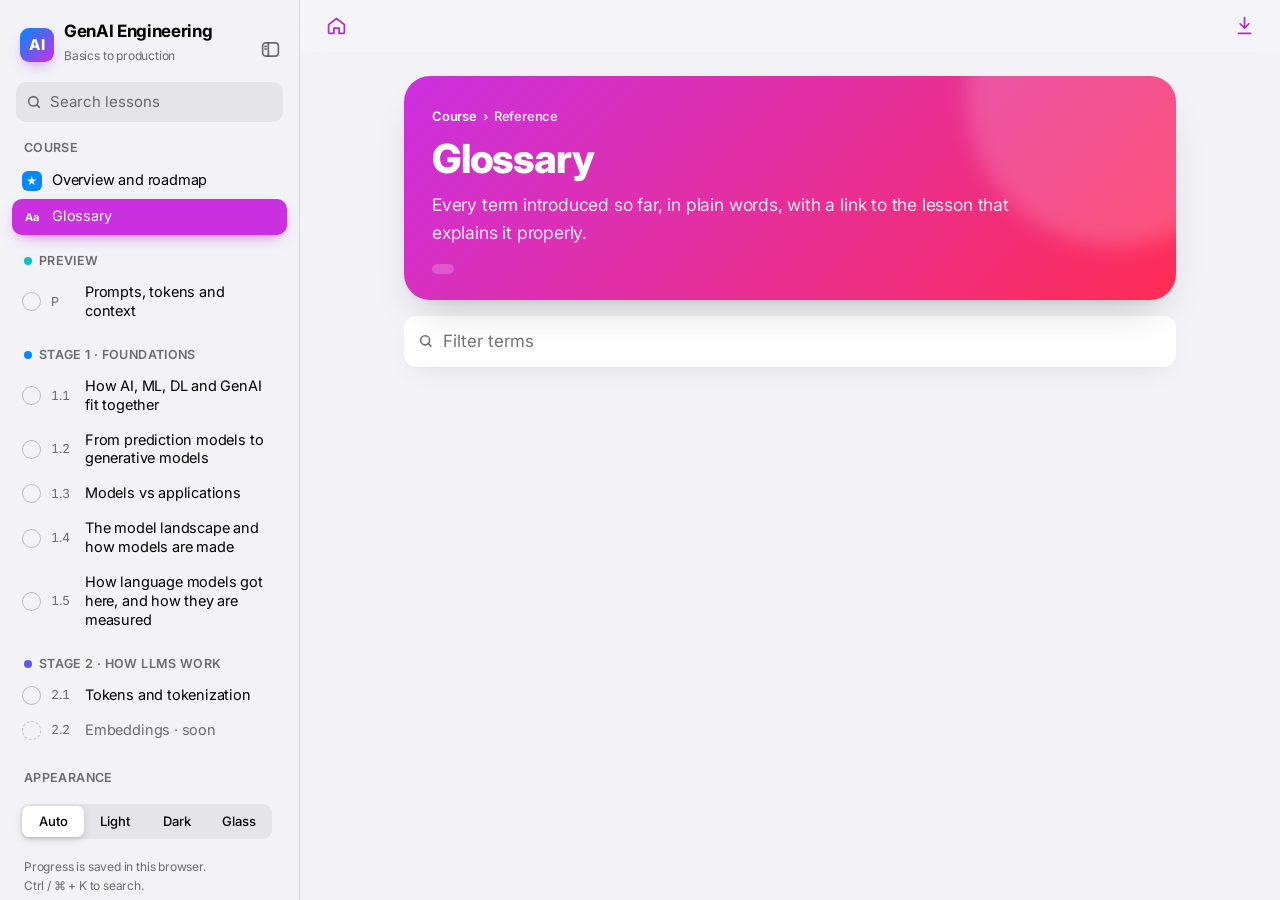
==== commit 43434545: "Add lessons 1.3-1.5 (models vs apps, model landscape, history and perplexity) with diagrams and char" ====
--- a/glossary.html
+++ b/glossary.html
@@ -78,6 +78,35 @@
   ['Decode (phase)', 'The inference phase that generates output tokens one at a time.', 'l1-2'],
   ['Time to first token', 'Latency until the first output token appears. Driven mainly by prompt size.', 'l1-2'],
   ['Streaming', 'Sending tokens to the user as they are generated, so progress is visible early.', 'l1-2'],
+  ['Stateless', 'Keeps nothing between calls. An LLM call depends only on the request it is given.', 'l1-3'],
+  ['Message roles', 'system (or developer), user, assistant and tool: who wrote each part of a chat request.', 'l1-3'],
+  ['Context construction', 'Assembling the request: instructions, retrieved data, tool results, history and the new message.', 'l1-3'],
+  ['Prompt caching', 'Provider-side reuse of a repeated prompt prefix, billed cheaper and processed faster. Matches from the first token.', 'l1-3'],
+  ['Sliding window (history)', 'Keep the system message plus the newest messages that fit a token budget. Older facts are dropped.', 'l1-3'],
+  ['Structured state', 'Key facts stored as data and inserted into every request, so trimming cannot lose them.', 'l1-3'],
+  ['Property-based check', 'A test of what any correct answer must satisfy (valid JSON, required fields) instead of an exact string.', 'l1-3'],
+  ['Test set (eval set)', 'Fixed realistic inputs with known good outputs, rerun after every prompt or model change.', 'l1-3'],
+  ['LLM as judge', 'Using a model to grade answers against a rubric. Must be checked against human grades.', 'l1-3'],
+  ['Encoder-only model', 'Reads a whole text with attention in both directions; used for classification and embeddings. BERT.', 'l1-4'],
+  ['Decoder-only model', 'Generates left to right with a causal mask. GPT, Claude, Llama and most chat LLMs.', 'l1-4'],
+  ['Embedding model', 'Turns text or images into vectors so that similar meanings are close together. Powers search and RAG.', 'l1-4'],
+  ['Diffusion model', 'Generates images (or audio, video) by removing noise step by step from random noise.', 'l1-4'],
+  ['Supervised fine-tuning (SFT)', 'Training on instruction and good-answer pairs so a base model learns to act as an assistant.', 'l1-4'],
+  ['RLHF', 'Reinforcement learning from human feedback: train a reward model on preferences, then optimise the model against it.', 'l1-4'],
+  ['DPO', 'Direct preference optimisation: learn from preference pairs directly, without a reward model or RL.', 'l1-4'],
+  ['Knowledge cutoff', 'The date after which the training data has no information.', 'l1-4'],
+  ['LoRA', 'Parameter-efficient fine-tuning: freeze the model, train small added weight matrices.', 'l1-4'],
+  ['Parameters', 'A model's learned weights. Memory for weights is about parameters times bytes per parameter.', 'l1-4'],
+  ['Quantisation', 'Storing weights with fewer bits (8-bit, 4-bit) to save memory, at some cost in quality.', 'l1-4'],
+  ['Mixture of experts (MoE)', 'A model of many expert sub-networks where each token uses only a few. Has total and active parameter counts.', 'l1-4'],
+  ['Model card', 'Documentation of a model: intended use, data, evaluations, limitations, licence.', 'l1-4'],
+  ['n-gram model', 'A counting language model where the next word depends only on the previous n-1 words.', 'l1-5'],
+  ['Sparsity', 'Most possible word sequences never appear in training, so counting models give them probability zero.', 'l1-5'],
+  ['RNN', 'Recurrent neural network: reads tokens one at a time while carrying a running summary. LSTM is a common design.', 'l1-5'],
+  ['Attention', 'A mechanism that lets each position look directly at other positions and weigh how relevant they are.', 'l1-5'],
+  ['Scaling laws', 'Loss falls as a predictable power law as parameters, data and compute grow together.', 'l1-5'],
+  ['Perplexity', 'exp of the average negative log-likelihood per token: the effective number of choices. Lower is better.', 'l1-5'],
+  ['Benchmark contamination', 'When test questions were in the training data, so the score measures memory instead of skill.', 'l1-5'],
   ['Byte Pair Encoding (BPE)', 'Tokenizer training method: start from characters or bytes and repeatedly merge the most frequent neighbouring pair.', 'l2-1'],
   ['Byte-level BPE', 'BPE starting from the 256 byte values, so any text can be encoded and there is no unknown token.', 'l2-1'],
   ['Merge rules', 'The ordered list of pair merges a BPE tokenizer learned. Encoding applies them to new text.', 'l2-1'],
--- a/assets/style.css
+++ b/assets/style.css
@@ -492,3 +492,37 @@
   :root[data-theme="dark"]{--label2:rgba(235,235,245,.86);--sep:rgba(120,120,128,.8);--fill:rgba(118,118,128,.36)}
   .card,.lcard,.toc,.callout,pre,.out{outline:1px solid var(--sep)}
 }
+
+/* figures: inline SVG diagrams and charts, coloured from the theme */
+.fig{margin:18px 0;padding:16px 16px 12px;border-radius:16px;background:var(--card2);border:.5px solid var(--sep)}
+.fig .sv{overflow-x:auto;-webkit-overflow-scrolling:touch}
+.fig svg{display:block;width:100%;min-width:540px;height:auto;overflow:visible}
+.fig figcaption{font-size:0.8125rem;color:var(--label2);margin-top:10px;line-height:1.45}
+.fig text{font-family:var(--font);font-size:12.5px;fill:var(--label2)}
+.fig text.v{fill:var(--label);font-weight:650;paint-order:stroke;stroke:var(--card2);stroke-width:4px;stroke-linejoin:round}
+.fig text.h{fill:var(--label);font-weight:700;font-size:13.5px}
+.fig text.w{fill:#fff;font-weight:650}
+.fig text.mid{text-anchor:middle}
+.fig .ax{stroke:var(--sep);stroke-width:1}
+.fig .grid{stroke:var(--sep);stroke-width:.6;stroke-dasharray:3 4}
+.fig .box{fill:var(--fill2);stroke:var(--sep);stroke-width:1}
+.fig .box.a{fill:var(--accent);stroke:none}
+.fig .box.b{fill:var(--accent2);stroke:none}
+.fig .box.g{fill:var(--green);stroke:none}
+.fig .box.o{fill:var(--orange);stroke:none}
+.fig .box.p{fill:var(--purple);stroke:none}
+.fig .box.t{fill:var(--teal);stroke:none}
+.fig .box.r{fill:var(--red);stroke:none}
+.fig .soft{fill:color-mix(in srgb,var(--accent) 12%,transparent);stroke:color-mix(in srgb,var(--accent) 40%,transparent);stroke-width:1}
+.fig .arr{stroke:var(--label2);stroke-width:1.6;fill:none}
+.fig .arr.a{stroke:var(--accent)}
+.fig .arr.dash{stroke-dasharray:5 4}
+.fig .ln{fill:none;stroke:var(--accent2);stroke-width:2.5;stroke-linecap:round;stroke-linejoin:round}
+.fig .pt{fill:var(--accent2)}
+.fig .grow{transform-box:fill-box;transform-origin:50% 100%;transition:transform 1s var(--ios)}
+.fig .grow-x{transform-box:fill-box;transform-origin:0 50%;transition:transform 1s var(--ios)}
+.js .sec.reveal:not(.in) .fig .grow{transform:scaleY(0)}
+.js .sec.reveal:not(.in) .fig .grow-x{transform:scaleX(0)}
+.fig .legend{display:flex;flex-wrap:wrap;gap:14px;font-size:0.8125rem;color:var(--label2);margin-top:8px}
+.fig .legend i{display:inline-block;width:10px;height:10px;border-radius:3px;margin-right:6px;vertical-align:-1px;background:var(--c)}
+@media (prefers-reduced-motion:reduce){.fig .grow,.fig .grow-x{transition:none}}
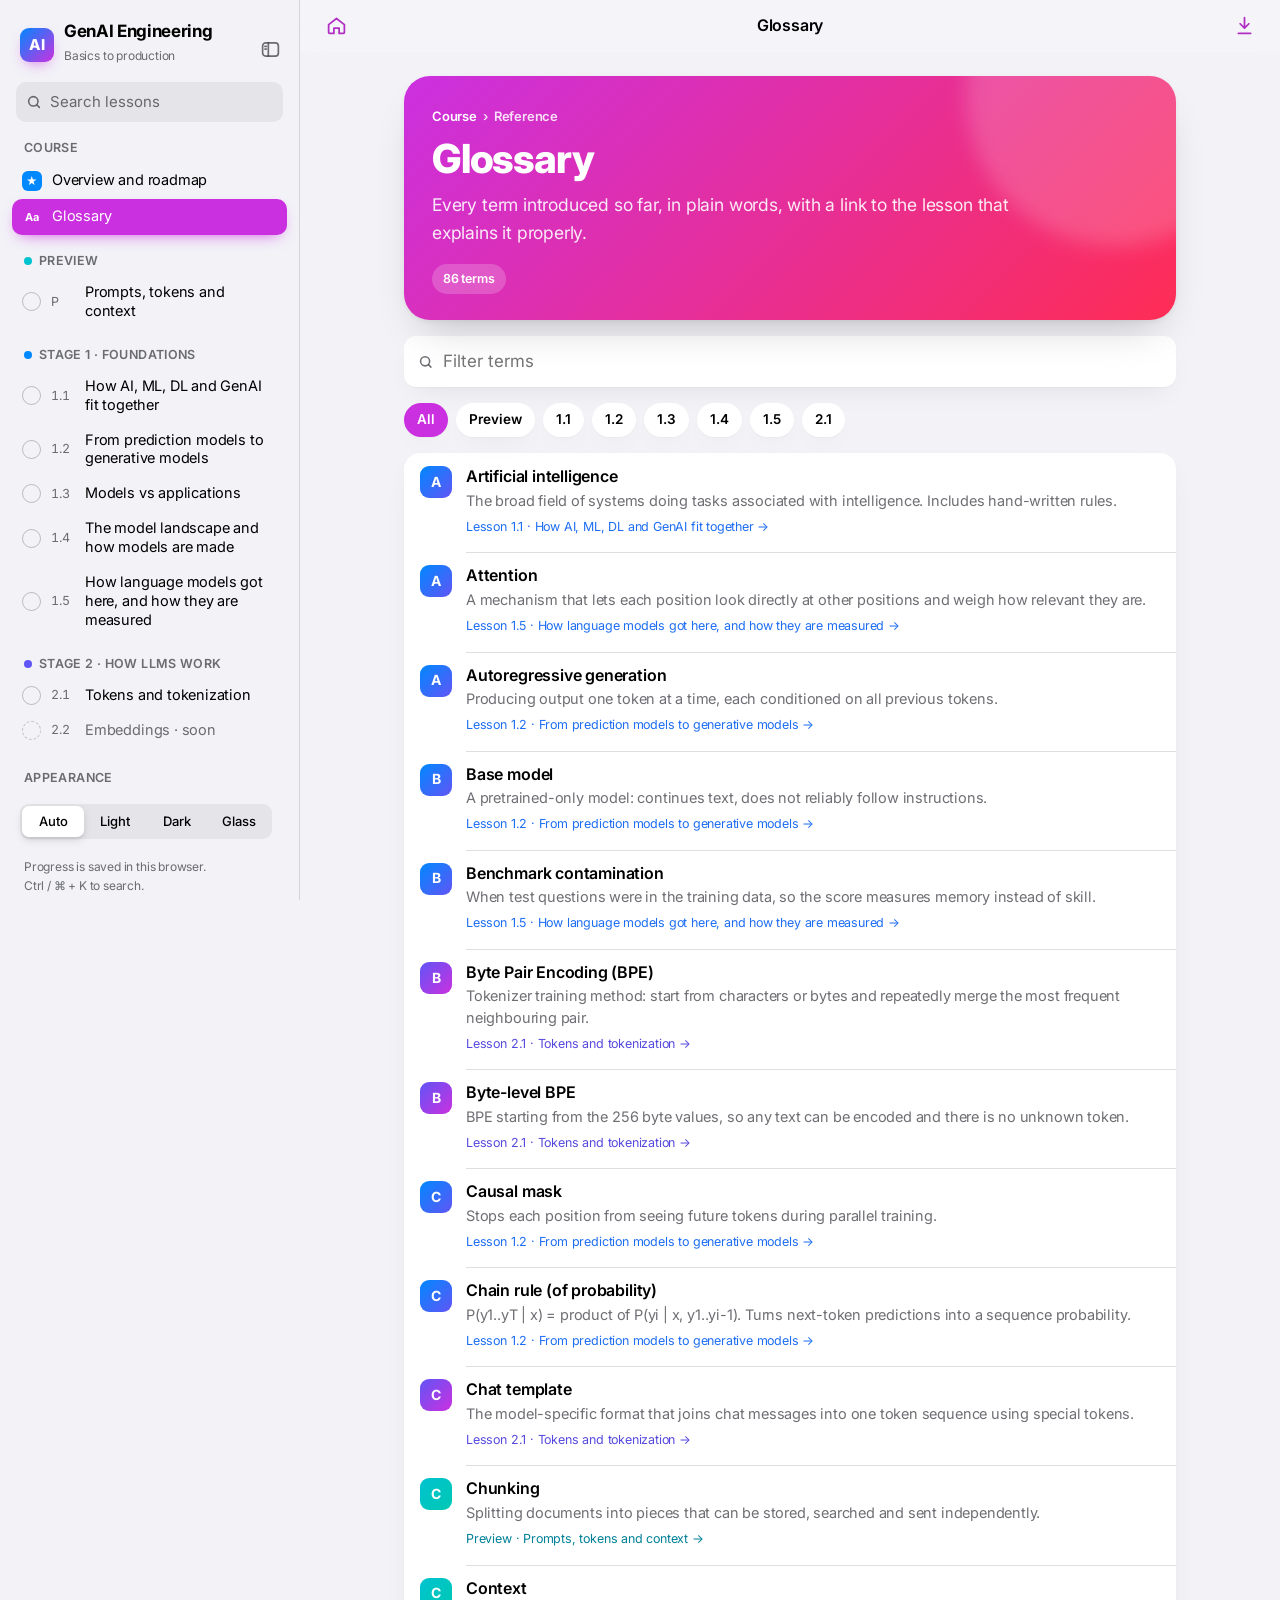
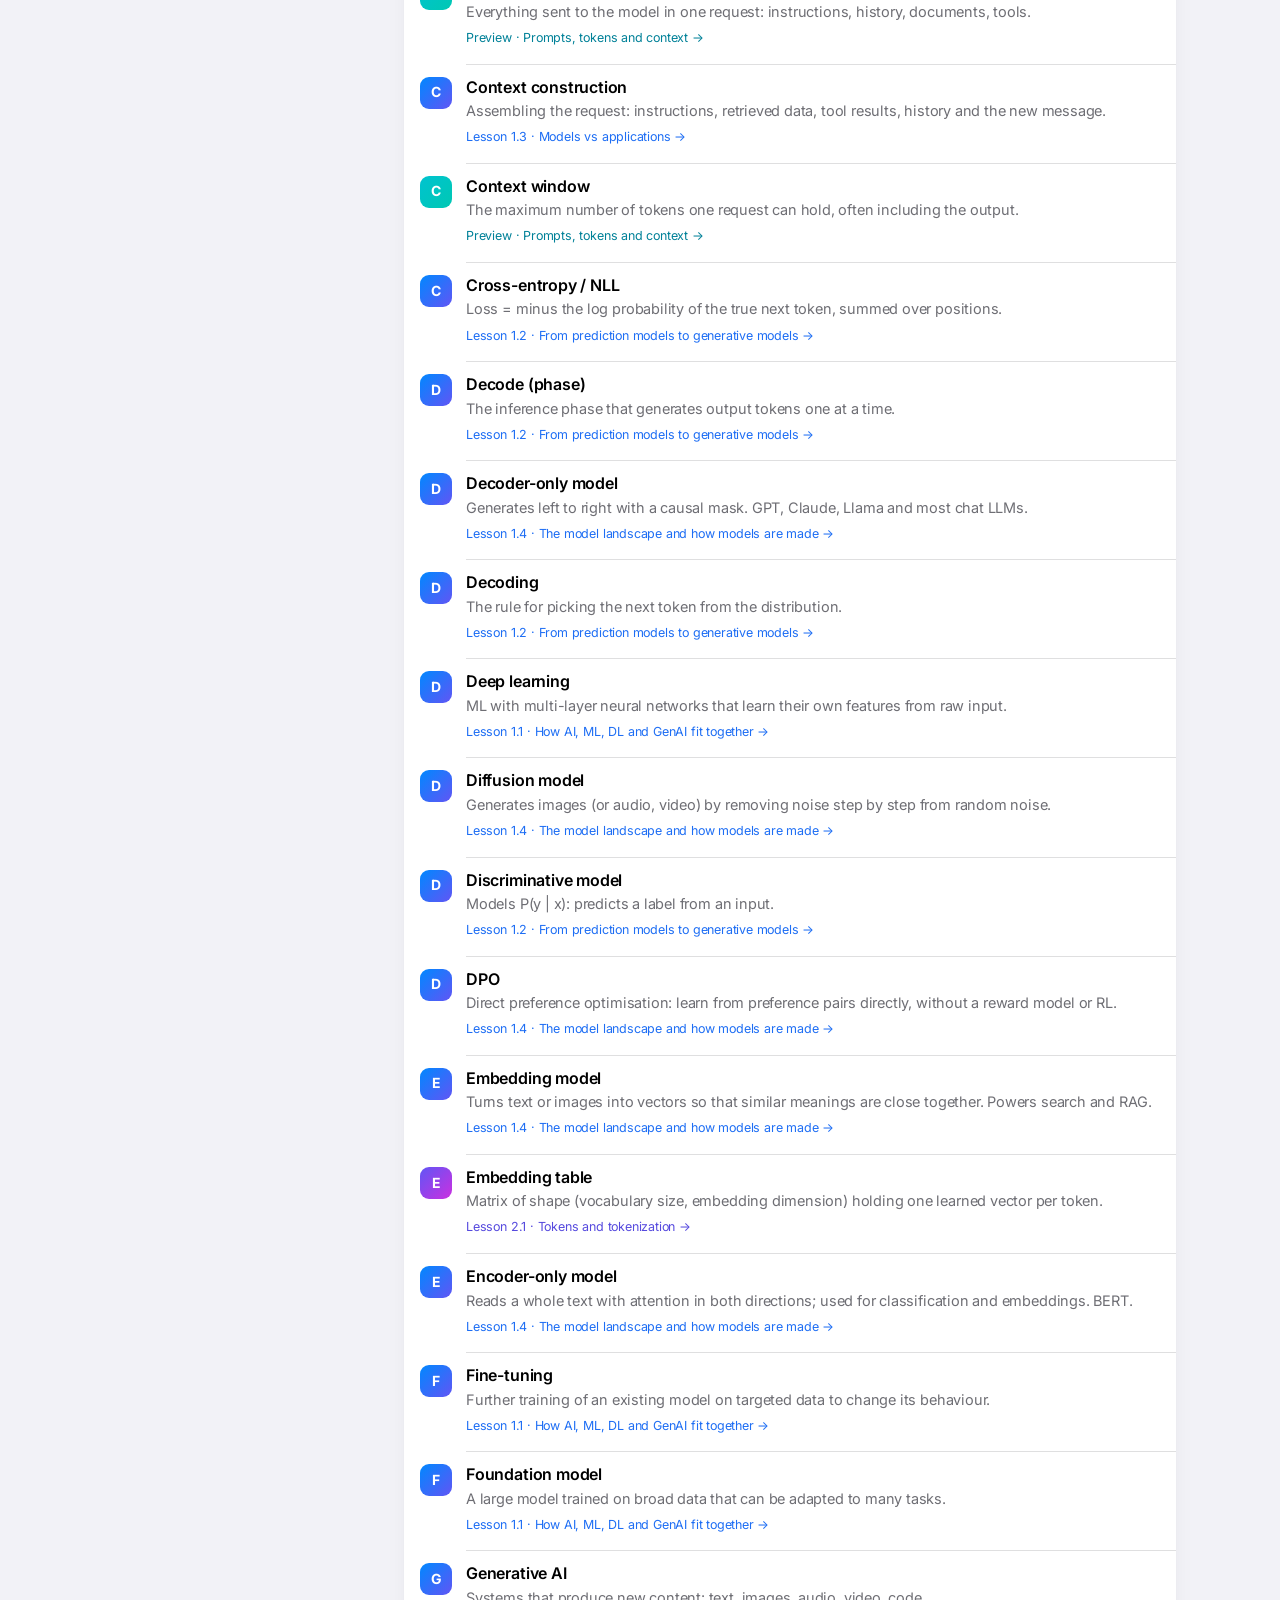
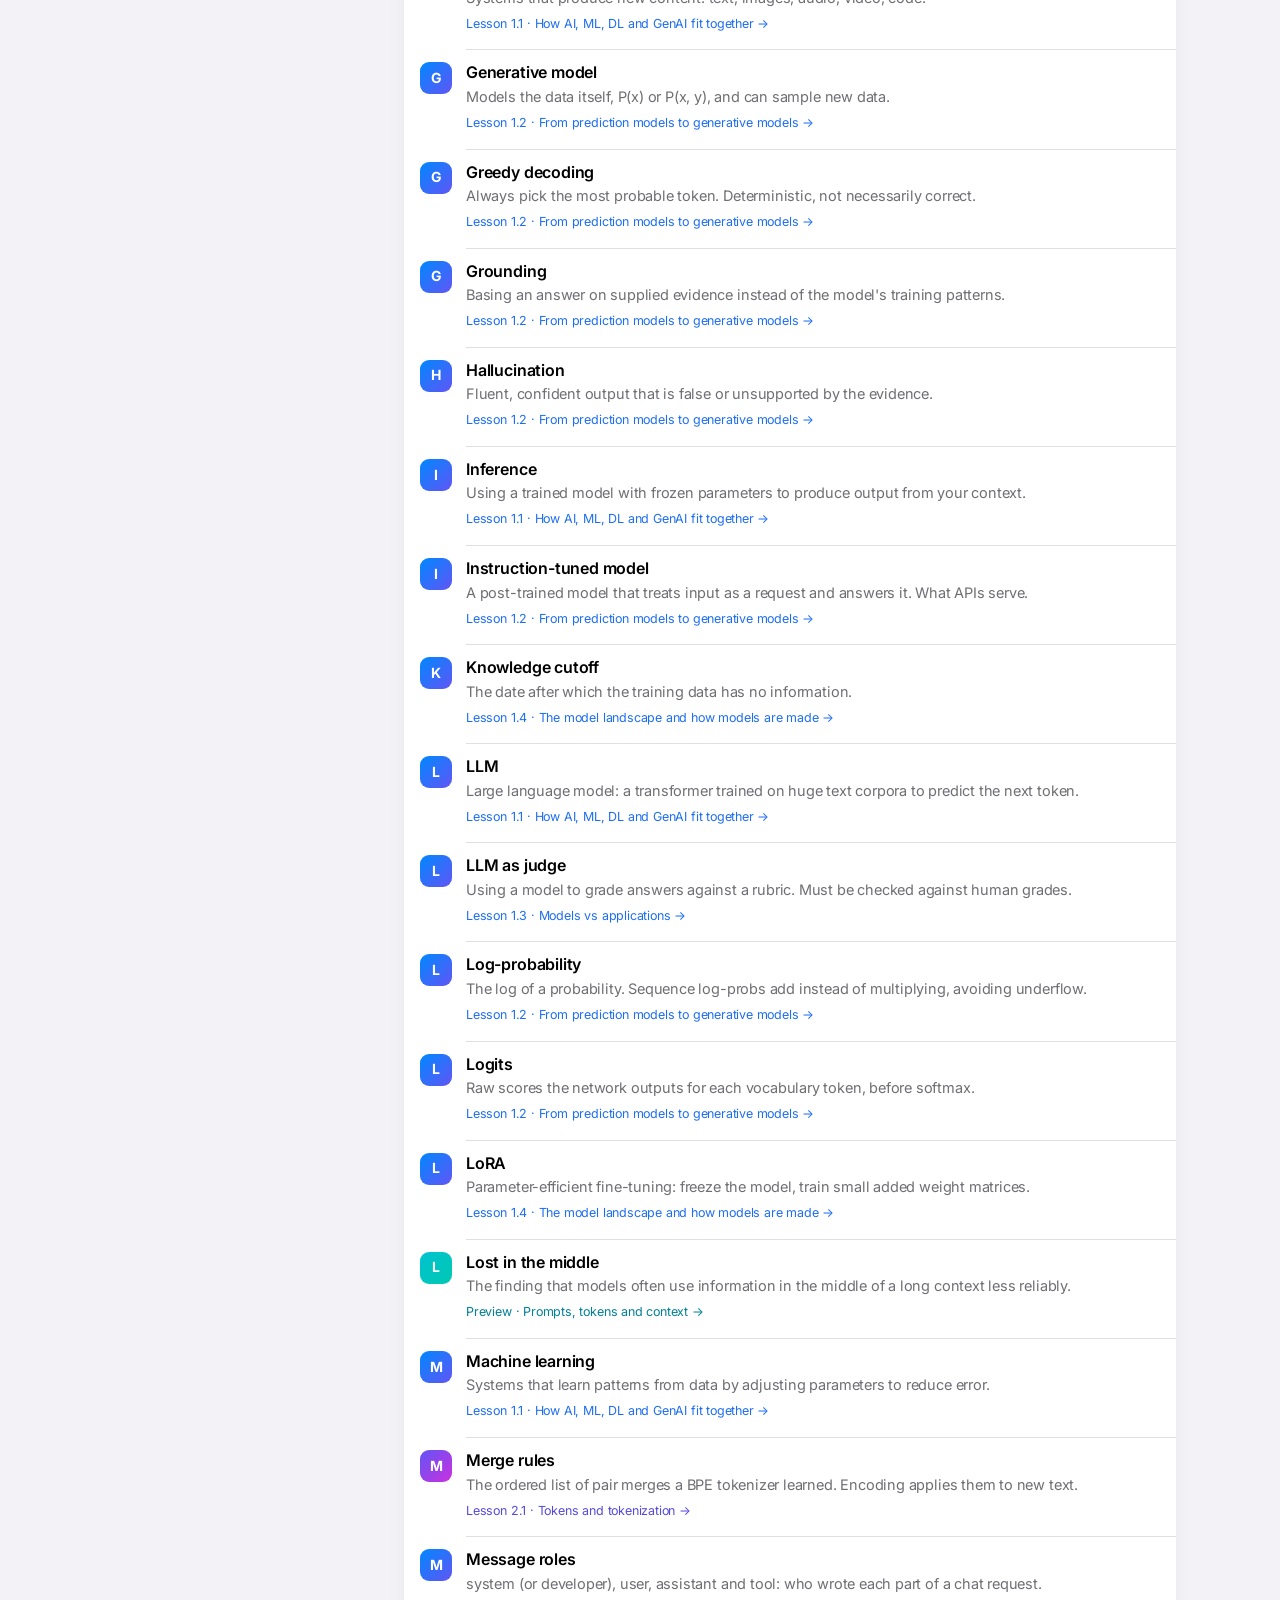
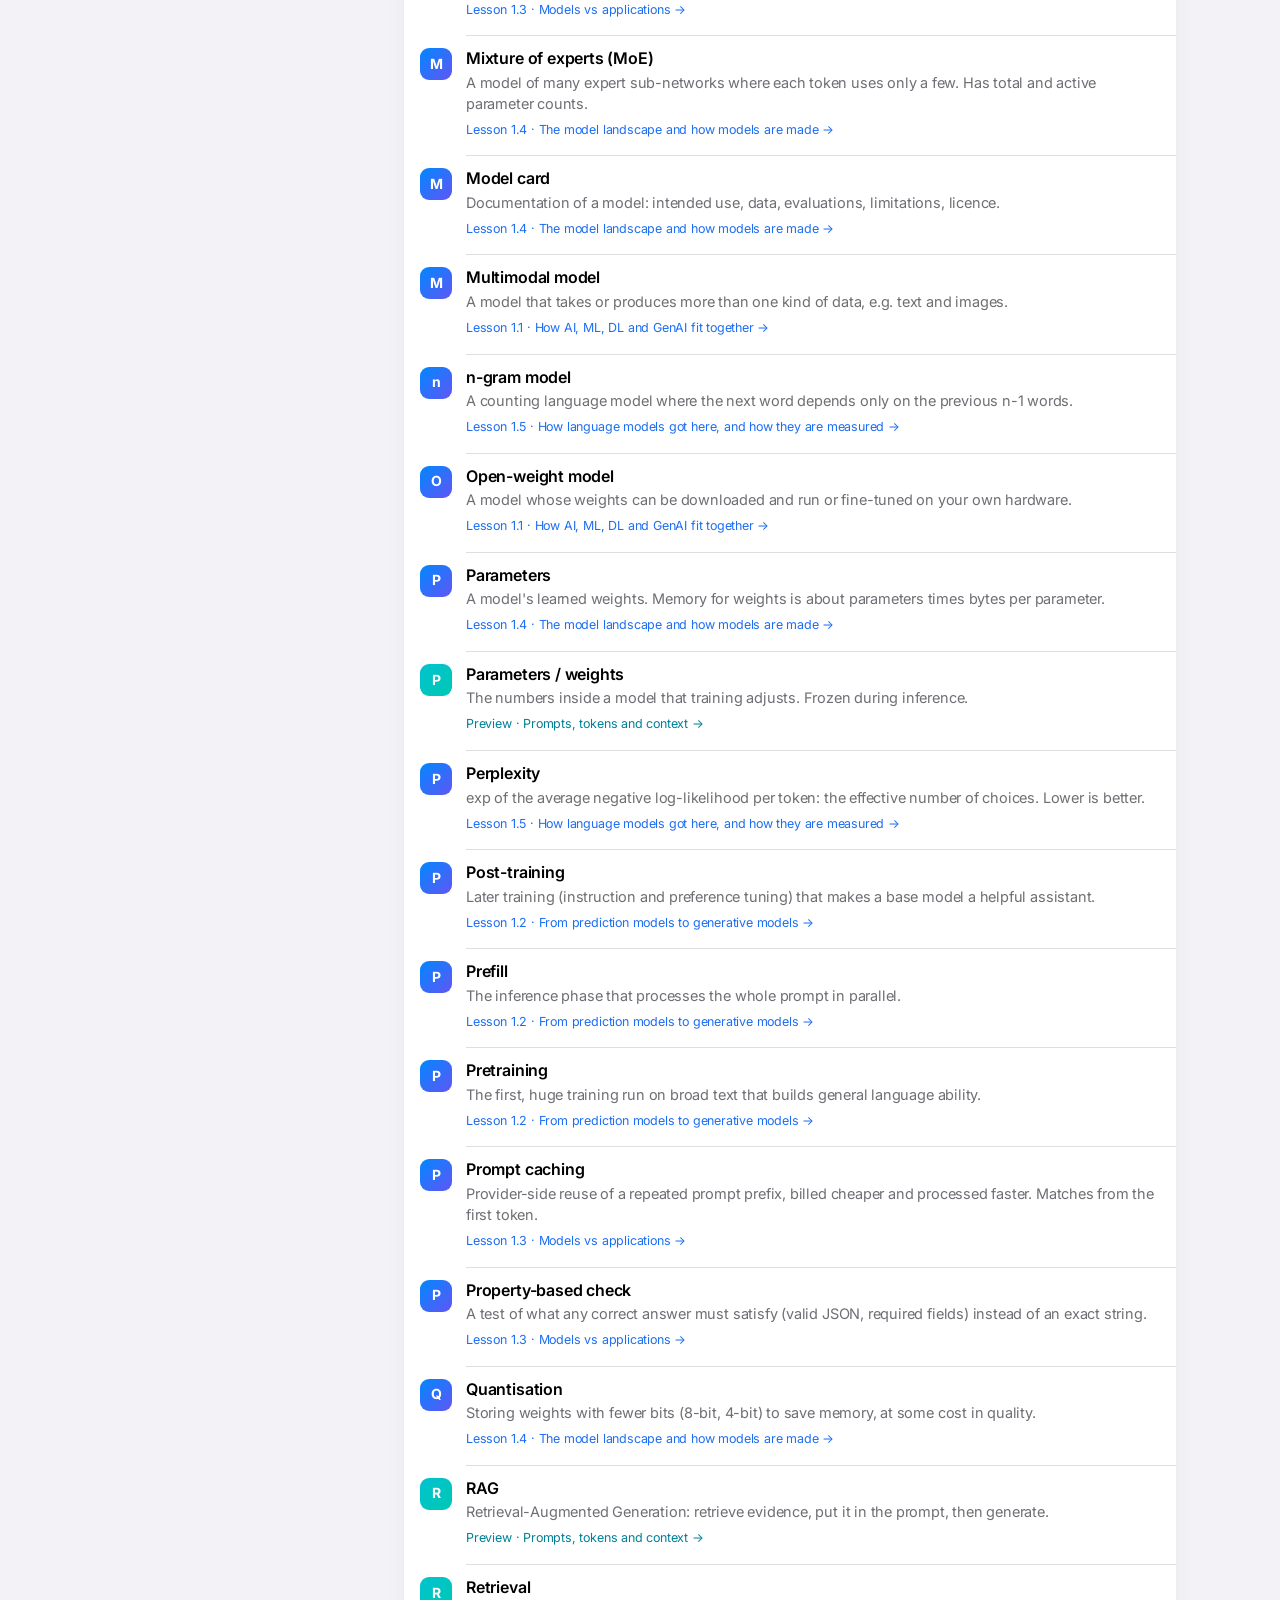
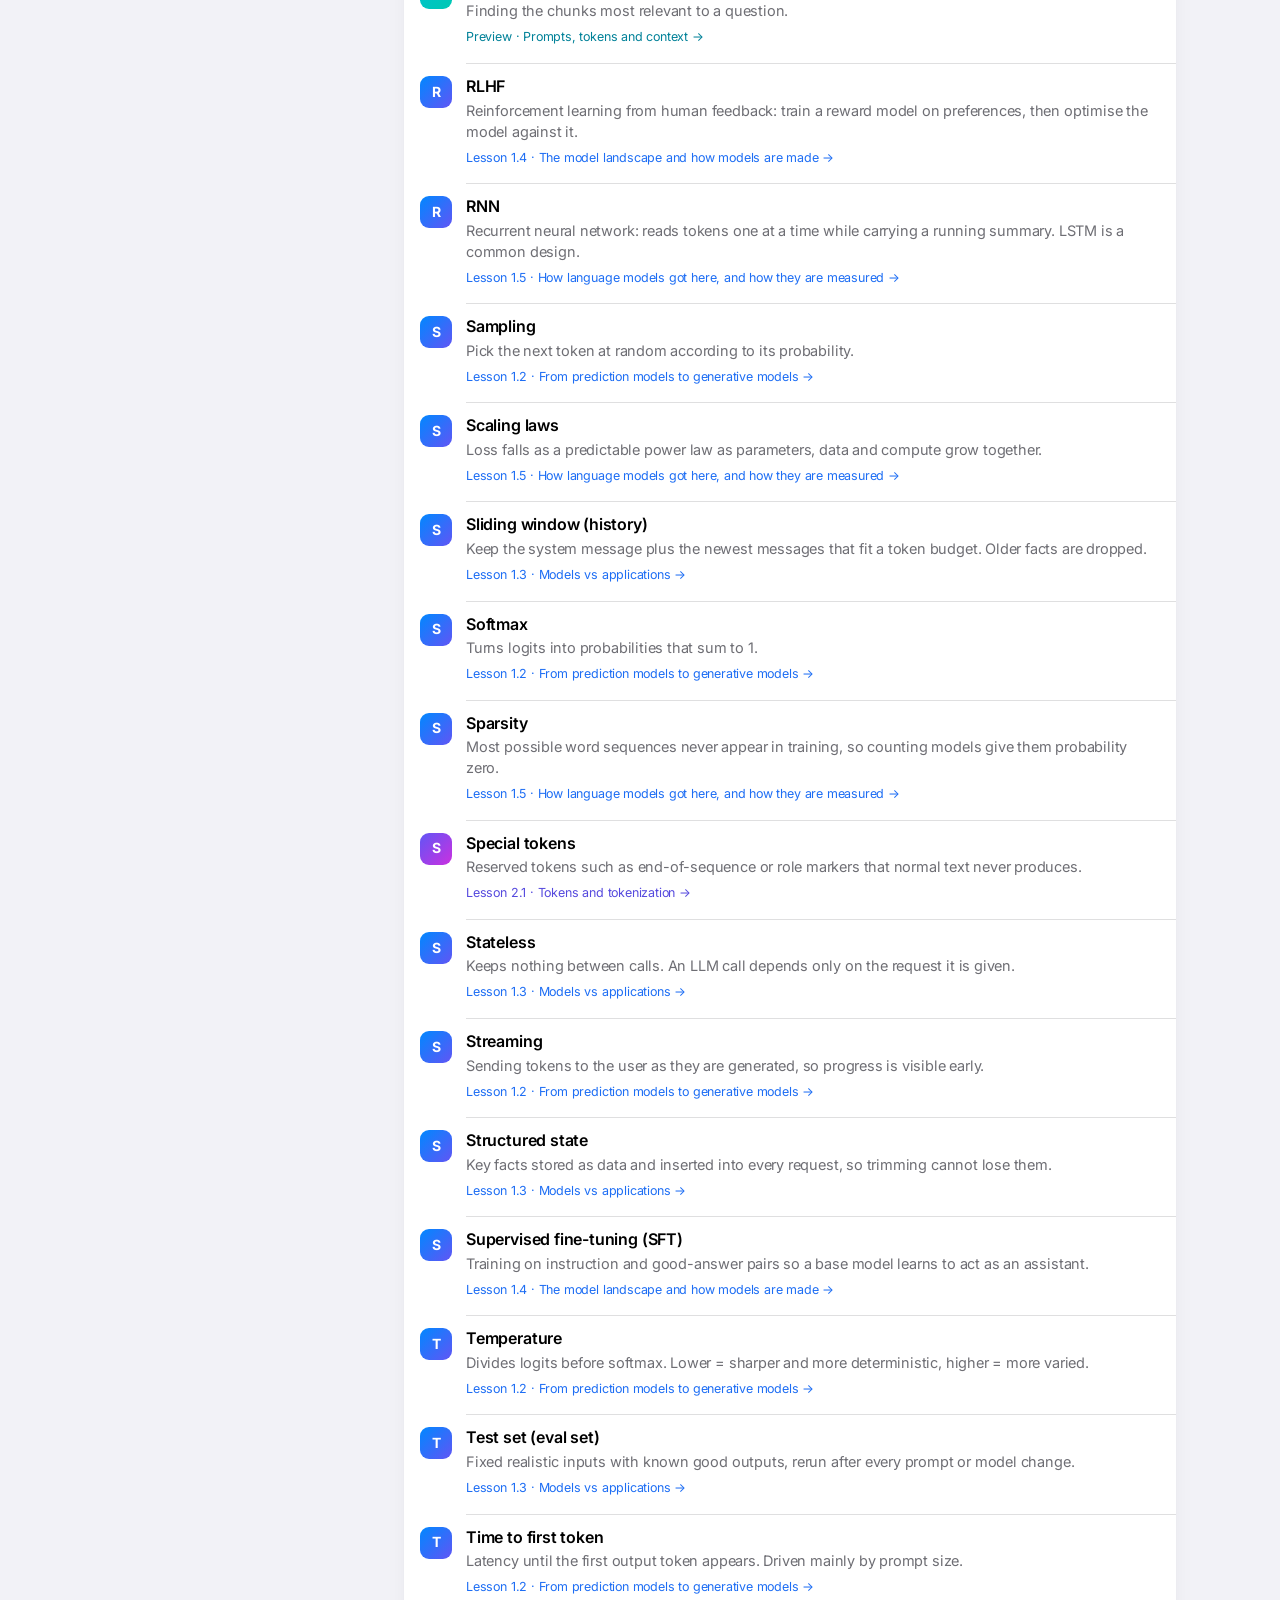
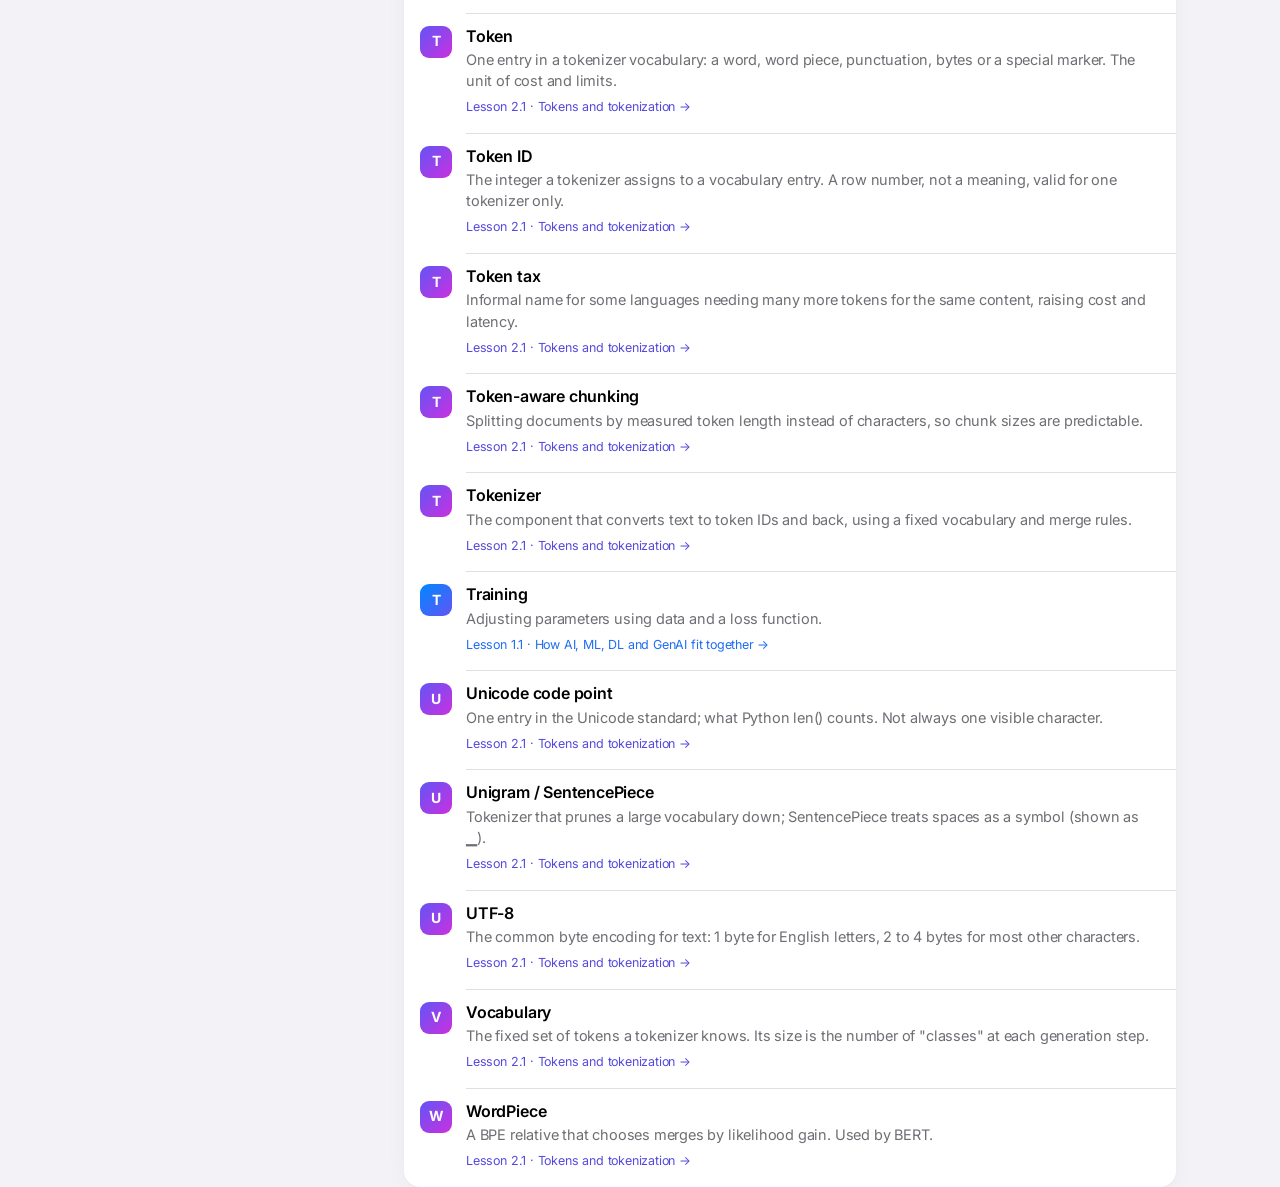
==== commit bf9df4b7: "Add contents menu in the nav bar, tap-a-word definitions and soft spring animations; fix exercises a" ====
--- a/glossary.html
+++ b/glossary.html
@@ -32,95 +32,9 @@
 </main>
 </div></div>
 <script src="assets/app.js"></script>
+<script src="assets/terms.js"></script>
 <script>
-const TERMS = [
-  ['Artificial intelligence', 'The broad field of systems doing tasks associated with intelligence. Includes hand-written rules.', 'l1-1'],
-  ['Machine learning', 'Systems that learn patterns from data by adjusting parameters to reduce error.', 'l1-1'],
-  ['Deep learning', 'ML with multi-layer neural networks that learn their own features from raw input.', 'l1-1'],
-  ['Generative AI', 'Systems that produce new content: text, images, audio, video, code.', 'l1-1'],
-  ['LLM', 'Large language model: a transformer trained on huge text corpora to predict the next token.', 'l1-1'],
-  ['Foundation model', 'A large model trained on broad data that can be adapted to many tasks.', 'l1-1'],
-  ['Multimodal model', 'A model that takes or produces more than one kind of data, e.g. text and images.', 'l1-1'],
-  ['Open-weight model', 'A model whose weights can be downloaded and run or fine-tuned on your own hardware.', 'l1-1'],
-  ['Parameters / weights', 'The numbers inside a model that training adjusts. Frozen during inference.', 'preview'],
-  ['Training', 'Adjusting parameters using data and a loss function.', 'l1-1'],
-  ['Pretraining', 'The first, huge training run on broad text that builds general language ability.', 'l1-2'],
-  ['Post-training', 'Later training (instruction and preference tuning) that makes a base model a helpful assistant.', 'l1-2'],
-  ['Fine-tuning', 'Further training of an existing model on targeted data to change its behaviour.', 'l1-1'],
-  ['Inference', 'Using a trained model with frozen parameters to produce output from your context.', 'l1-1'],
-  ['Base model', 'A pretrained-only model: continues text, does not reliably follow instructions.', 'l1-2'],
-  ['Instruction-tuned model', 'A post-trained model that treats input as a request and answers it. What APIs serve.', 'l1-2'],
-  ['Token', 'One entry in a tokenizer vocabulary: a word, word piece, punctuation, bytes or a special marker. The unit of cost and limits.', 'l2-1'],
-  ['Tokenizer', 'The component that converts text to token IDs and back, using a fixed vocabulary and merge rules.', 'l2-1'],
-  ['Vocabulary', 'The fixed set of tokens a tokenizer knows. Its size is the number of "classes" at each generation step.', 'l2-1'],
-  ['Context', 'Everything sent to the model in one request: instructions, history, documents, tools.', 'preview'],
-  ['Context window', 'The maximum number of tokens one request can hold, often including the output.', 'preview'],
-  ['Lost in the middle', 'The finding that models often use information in the middle of a long context less reliably.', 'preview'],
-  ['Chunking', 'Splitting documents into pieces that can be stored, searched and sent independently.', 'preview'],
-  ['Retrieval', 'Finding the chunks most relevant to a question.', 'preview'],
-  ['RAG', 'Retrieval-Augmented Generation: retrieve evidence, put it in the prompt, then generate.', 'preview'],
-  ['Grounding', 'Basing an answer on supplied evidence instead of the model\'s training patterns.', 'l1-2'],
-  ['Hallucination', 'Fluent, confident output that is false or unsupported by the evidence.', 'l1-2'],
-  ['Discriminative model', 'Models P(y | x): predicts a label from an input.', 'l1-2'],
-  ['Generative model', 'Models the data itself, P(x) or P(x, y), and can sample new data.', 'l1-2'],
-  ['Autoregressive generation', 'Producing output one token at a time, each conditioned on all previous tokens.', 'l1-2'],
-  ['Chain rule (of probability)', 'P(y1..yT | x) = product of P(yi | x, y1..yi-1). Turns next-token predictions into a sequence probability.', 'l1-2'],
-  ['Cross-entropy / NLL', 'Loss = minus the log probability of the true next token, summed over positions.', 'l1-2'],
-  ['Causal mask', 'Stops each position from seeing future tokens during parallel training.', 'l1-2'],
-  ['Logits', 'Raw scores the network outputs for each vocabulary token, before softmax.', 'l1-2'],
-  ['Softmax', 'Turns logits into probabilities that sum to 1.', 'l1-2'],
-  ['Temperature', 'Divides logits before softmax. Lower = sharper and more deterministic, higher = more varied.', 'l1-2'],
-  ['Decoding', 'The rule for picking the next token from the distribution.', 'l1-2'],
-  ['Greedy decoding', 'Always pick the most probable token. Deterministic, not necessarily correct.', 'l1-2'],
-  ['Sampling', 'Pick the next token at random according to its probability.', 'l1-2'],
-  ['Log-probability', 'The log of a probability. Sequence log-probs add instead of multiplying, avoiding underflow.', 'l1-2'],
-  ['Prefill', 'The inference phase that processes the whole prompt in parallel.', 'l1-2'],
-  ['Decode (phase)', 'The inference phase that generates output tokens one at a time.', 'l1-2'],
-  ['Time to first token', 'Latency until the first output token appears. Driven mainly by prompt size.', 'l1-2'],
-  ['Streaming', 'Sending tokens to the user as they are generated, so progress is visible early.', 'l1-2'],
-  ['Stateless', 'Keeps nothing between calls. An LLM call depends only on the request it is given.', 'l1-3'],
-  ['Message roles', 'system (or developer), user, assistant and tool: who wrote each part of a chat request.', 'l1-3'],
-  ['Context construction', 'Assembling the request: instructions, retrieved data, tool results, history and the new message.', 'l1-3'],
-  ['Prompt caching', 'Provider-side reuse of a repeated prompt prefix, billed cheaper and processed faster. Matches from the first token.', 'l1-3'],
-  ['Sliding window (history)', 'Keep the system message plus the newest messages that fit a token budget. Older facts are dropped.', 'l1-3'],
-  ['Structured state', 'Key facts stored as data and inserted into every request, so trimming cannot lose them.', 'l1-3'],
-  ['Property-based check', 'A test of what any correct answer must satisfy (valid JSON, required fields) instead of an exact string.', 'l1-3'],
-  ['Test set (eval set)', 'Fixed realistic inputs with known good outputs, rerun after every prompt or model change.', 'l1-3'],
-  ['LLM as judge', 'Using a model to grade answers against a rubric. Must be checked against human grades.', 'l1-3'],
-  ['Encoder-only model', 'Reads a whole text with attention in both directions; used for classification and embeddings. BERT.', 'l1-4'],
-  ['Decoder-only model', 'Generates left to right with a causal mask. GPT, Claude, Llama and most chat LLMs.', 'l1-4'],
-  ['Embedding model', 'Turns text or images into vectors so that similar meanings are close together. Powers search and RAG.', 'l1-4'],
-  ['Diffusion model', 'Generates images (or audio, video) by removing noise step by step from random noise.', 'l1-4'],
-  ['Supervised fine-tuning (SFT)', 'Training on instruction and good-answer pairs so a base model learns to act as an assistant.', 'l1-4'],
-  ['RLHF', 'Reinforcement learning from human feedback: train a reward model on preferences, then optimise the model against it.', 'l1-4'],
-  ['DPO', 'Direct preference optimisation: learn from preference pairs directly, without a reward model or RL.', 'l1-4'],
-  ['Knowledge cutoff', 'The date after which the training data has no information.', 'l1-4'],
-  ['LoRA', 'Parameter-efficient fine-tuning: freeze the model, train small added weight matrices.', 'l1-4'],
-  ['Parameters', 'A model's learned weights. Memory for weights is about parameters times bytes per parameter.', 'l1-4'],
-  ['Quantisation', 'Storing weights with fewer bits (8-bit, 4-bit) to save memory, at some cost in quality.', 'l1-4'],
-  ['Mixture of experts (MoE)', 'A model of many expert sub-networks where each token uses only a few. Has total and active parameter counts.', 'l1-4'],
-  ['Model card', 'Documentation of a model: intended use, data, evaluations, limitations, licence.', 'l1-4'],
-  ['n-gram model', 'A counting language model where the next word depends only on the previous n-1 words.', 'l1-5'],
-  ['Sparsity', 'Most possible word sequences never appear in training, so counting models give them probability zero.', 'l1-5'],
-  ['RNN', 'Recurrent neural network: reads tokens one at a time while carrying a running summary. LSTM is a common design.', 'l1-5'],
-  ['Attention', 'A mechanism that lets each position look directly at other positions and weigh how relevant they are.', 'l1-5'],
-  ['Scaling laws', 'Loss falls as a predictable power law as parameters, data and compute grow together.', 'l1-5'],
-  ['Perplexity', 'exp of the average negative log-likelihood per token: the effective number of choices. Lower is better.', 'l1-5'],
-  ['Benchmark contamination', 'When test questions were in the training data, so the score measures memory instead of skill.', 'l1-5'],
-  ['Byte Pair Encoding (BPE)', 'Tokenizer training method: start from characters or bytes and repeatedly merge the most frequent neighbouring pair.', 'l2-1'],
-  ['Byte-level BPE', 'BPE starting from the 256 byte values, so any text can be encoded and there is no unknown token.', 'l2-1'],
-  ['Merge rules', 'The ordered list of pair merges a BPE tokenizer learned. Encoding applies them to new text.', 'l2-1'],
-  ['WordPiece', 'A BPE relative that chooses merges by likelihood gain. Used by BERT.', 'l2-1'],
-  ['Unigram / SentencePiece', 'Tokenizer that prunes a large vocabulary down; SentencePiece treats spaces as a symbol (shown as ▁).', 'l2-1'],
-  ['Token ID', 'The integer a tokenizer assigns to a vocabulary entry. A row number, not a meaning, valid for one tokenizer only.', 'l2-1'],
-  ['Embedding table', 'Matrix of shape (vocabulary size, embedding dimension) holding one learned vector per token.', 'l2-1'],
-  ['Special tokens', 'Reserved tokens such as end-of-sequence or role markers that normal text never produces.', 'l2-1'],
-  ['Chat template', 'The model-specific format that joins chat messages into one token sequence using special tokens.', 'l2-1'],
-  ['Unicode code point', 'One entry in the Unicode standard; what Python len() counts. Not always one visible character.', 'l2-1'],
-  ['UTF-8', 'The common byte encoding for text: 1 byte for English letters, 2 to 4 bytes for most other characters.', 'l2-1'],
-  ['Token-aware chunking', 'Splitting documents by measured token length instead of characters, so chunk sizes are predictable.', 'l2-1'],
-  ['Token tax', 'Informal name for some languages needing many more tokens for the same content, raising cost and latency.', 'l2-1'],
-].sort((a, b) => a[0].localeCompare(b[0]));
+TERMS.sort((a, b) => a[0].localeCompare(b[0]));
 
 const byId = Object.fromEntries(COURSE.map(c => [c.id, c]));
 const list = document.getElementById('gl-list'), gq = document.getElementById('gq'), filt = document.getElementById('gl-filter');
--- a/assets/style.css
+++ b/assets/style.css
@@ -16,7 +16,7 @@
   --accent:var(--blue); --accent2:var(--indigo);
   --r:16px;
   --ease:cubic-bezier(.22,.8,.24,1);
-  --spring:cubic-bezier(.3,1.3,.5,1);
+  --spring:linear(0,.048,.166,.32,.483,.637,.772,.882,.965,1.023,1.06,1.078,1.084,1.079,1.07,1.057,1.043,1.03,1.019,1.01,1.003,.998,.995,.993,.993,.993,.994,.995,.996,.997,.998,.999,1);
   --font:-apple-system,BlinkMacSystemFont,"SF Pro Text","Inter","Segoe UI Variable Text","Segoe UI",system-ui,sans-serif;
   --display:-apple-system,BlinkMacSystemFont,"SF Pro Display","Inter","Segoe UI Variable Display","Segoe UI",system-ui,sans-serif;
   --mono:ui-monospace,"SF Mono","JetBrains Mono",Menlo,Consolas,monospace;
@@ -346,7 +346,7 @@
 details.disc[open]{background:color-mix(in srgb,var(--accent) 6%,var(--fill2))}
 details.disc summary{list-style:none;cursor:pointer;padding:13px 16px;display:flex;align-items:center;gap:10px;font-weight:600;font-size:0.9688rem;line-height:1.4}
 details.disc summary::-webkit-details-marker{display:none}
-details.disc summary .q{flex:1}
+details.disc summary .q:not(.tag){flex:1}
 details.disc summary .chev{width:9px;height:9px;border-right:2px solid var(--label3);border-bottom:2px solid var(--label3);transform:rotate(-45deg);transition:transform .3s var(--ease);margin-right:4px;flex:none}
 details.disc[open] summary .chev{transform:rotate(45deg)}
 details.disc .ans{padding:0 16px 14px;font-size:0.9688rem;overflow:hidden}
@@ -526,3 +526,30 @@
 .fig .legend{display:flex;flex-wrap:wrap;gap:14px;font-size:0.8125rem;color:var(--label2);margin-top:8px}
 .fig .legend i{display:inline-block;width:10px;height:10px;border-radius:3px;margin-right:6px;vertical-align:-1px;background:var(--c)}
 @media (prefers-reduced-motion:reduce){.fig .grow,.fig .grow-x{transition:none}}
+
+/* springs run slower than the old curve so the bounce reads as soft, not jumpy */
+.seg .thumb{transition-duration:.6s}
+.lcard,.pager a{transition-duration:.6s,.35s}
+.hero .cta,.side-list a,.nav-btn{transition:background .2s,opacity .15s,transform .55s var(--spring)}
+.toc summary .c,details.disc summary .chev{transition:transform .6s var(--spring)}
+
+/* contents menu from the nav bar, and word definitions */
+.nav-menu,.def-tip{position:fixed;z-index:70;background:var(--card);color:var(--label);border-radius:18px;
+  box-shadow:0 14px 40px -10px rgba(0,0,0,.35),0 0 0 .5px var(--sep)}
+.nav-menu[hidden],.def-tip[hidden]{display:none}
+.nav-menu{width:min(330px,calc(100vw - 16px));max-height:min(70vh,540px);overflow:auto;overscroll-behavior:contain;padding:8px}
+.nav-menu b{display:block;font-size:.75rem;font-weight:600;text-transform:uppercase;letter-spacing:.05em;color:var(--label2);padding:6px 10px 4px}
+.nav-menu ol{list-style:none;margin:0;padding:0}
+.nav-menu a{display:flex;align-items:center;gap:10px;min-height:44px;padding:8px 10px;border-radius:11px;color:var(--label);font-size:.9375rem;line-height:1.35;transition:background .2s}
+.nav-menu a span{color:var(--ink);font-weight:600;min-width:1.1em}
+.nav-menu a.on{background:color-mix(in srgb,var(--accent) 12%,transparent);color:var(--ink)}
+@media (hover:hover){.nav-menu a:hover{background:var(--fill2)}}
+.def-word{text-decoration:underline dotted color-mix(in srgb,var(--accent) 75%,transparent);text-decoration-thickness:1.5px;text-underline-offset:3px;
+  cursor:pointer;border-radius:4px;transition:background .2s}
+.def-word.on{background:color-mix(in srgb,var(--accent) 14%,transparent)}
+@media (hover:hover){.def-word:hover{background:color-mix(in srgb,var(--accent) 9%,transparent)}}
+.def-tip{width:min(300px,calc(100vw - 16px));padding:12px 14px 10px;font-size:.9062rem;line-height:1.45}
+.def-tip b{display:block;font-size:.9688rem;margin-bottom:3px}
+.def-tip span{display:block;color:var(--label2)}
+.def-tip a{display:inline-flex;align-items:center;min-height:32px;margin-top:4px;font-weight:600;font-size:.8438rem;color:var(--ink)}
+@media print{.nav-menu,.def-tip,#contents-btn{display:none!important}.def-word{text-decoration:none}}
--- a/assets/glass.css
+++ b/assets/glass.css
@@ -12,7 +12,7 @@
      refraction, better contrast. Reduce Transparency and Increase
      Contrast are respected.
    ===================================================================== */
-html.glass{--tint:.12;--lg-outline:rgba(0,0,0,.10);--lg-rgb:255,255,255;--lg-edge:rgba(255,255,255,.62);--lg-edge2:rgba(255,255,255,.18);
+html.glass{--tint:0;--lg-outline:rgba(0,0,0,.10);--lg-rgb:255,255,255;--lg-edge:rgba(255,255,255,.62);--lg-edge2:rgba(255,255,255,.18);
   --lg-shadow:0 10px 30px -10px rgba(16,24,64,.28),0 2px 6px -2px rgba(16,24,64,.12);
   --mat:rgba(255,255,255,.74);--mat-edge:rgba(255,255,255,.7)}
 html.glass[data-theme="dark"]{--lg-outline:rgba(0,0,0,.5);--lg-rgb:38,38,44;--lg-edge:rgba(255,255,255,.22);--lg-edge2:rgba(255,255,255,.06);
@@ -263,9 +263,7 @@
 @keyframes lg-materialise{0%{scale:.6;opacity:0;filter:blur(6px)}30%{opacity:1}100%{scale:1;opacity:1;filter:blur(0)}}
 
 /* menus pop open like a bubble from where you tapped */
-html.glass .toc[open] ol{transform-origin:top left;animation:lg-pop .55s var(--gel-soft) both}
 @keyframes lg-pop{0%{opacity:0;scale:.9 .7}100%{opacity:1;scale:1 1}}
-html.glass details.disc[open] .ans{animation:lg-pop .5s var(--gel-soft) both;transform-origin:top center}
 
 /* water-like rubber band at the top and bottom of the page */
 html.glass .content{translate:0 var(--ob,0px);transition:translate .7s var(--gel-soft)}
@@ -275,3 +273,75 @@
   html.glass .lg-glow::before,html.glass .tabbar.materialise,html.glass .toc[open] ol,html.glass details.disc[open] .ans{animation:none}
   html.glass .content{translate:none}
 }
+
+/* =====================================================================
+   Look 1, picked in the glass lab (2026-11-15). Clear water glass: almost
+   no fill (1%), a hint of blur, a per-piece lens from app.js (--lens),
+   a thin bevel, a deep soft shadow and a bright rim that turns toward the
+   light. The slider still adds frost and body toward "Tinted".
+   ===================================================================== */
+html.glass :is(.navbar,.sidebar,.tabbar,.top-btn,.toc,.nav-menu,.def-tip,.pager a,.gl-search,.gl-filter button){
+  isolation:isolate;
+  background:rgba(var(--lg-rgb),calc(.01 + .8 * var(--tint)));
+  -webkit-backdrop-filter:blur(calc(.4px + 18px * var(--tint))) saturate(165%);
+  backdrop-filter:var(--lens,) blur(calc(.4px + 18px * var(--tint))) saturate(165%);
+  box-shadow:
+    inset .45px .45px .3px -.15px rgba(255,255,255,.95),
+    inset -.3px -.3px .3px -.15px rgba(255,255,255,.62),
+    inset 0 -2.4px 4.8px -3.6px rgba(0,0,0,.06),
+    0 6px 16px -6px rgba(0,0,0,.9),
+    0 0 0 .5px rgba(0,0,0,.15)}
+html.glass[data-theme="dark"] :is(.navbar,.sidebar,.tabbar,.top-btn,.toc,.nav-menu,.def-tip,.pager a,.gl-search,.gl-filter button){
+  box-shadow:
+    inset .45px .45px .3px -.15px rgba(255,255,255,.7),
+    inset -.3px -.3px .3px -.15px rgba(255,255,255,.4),
+    0 6px 16px -6px rgba(0,0,0,.95),
+    0 0 0 .5px rgba(0,0,0,.6)}
+/* cards you read sentences on get a light frost, so the page text behind does not mix with theirs */
+html.glass .toc{background:rgba(var(--lg-rgb),calc(.03 + .8 * var(--tint)));
+  -webkit-backdrop-filter:blur(calc(6px + 14px * var(--tint))) saturate(165%);
+  backdrop-filter:var(--lens,) blur(calc(6px + 14px * var(--tint))) saturate(165%)}
+/* the sidebar holds a lot of text: a little more body than the bars */
+html.glass .sidebar{background:rgba(var(--lg-rgb),calc(.04 + .8 * var(--tint)))}
+
+/* rim light: a bright arc on the edge that faces the pointer (or the tilt on phones) */
+html.glass :is(.navbar,.tabbar,.top-btn,.toc,.nav-menu,.def-tip,.pager a,.gl-search,.gl-filter button)::after{
+  content:"";position:absolute;inset:0;border-radius:inherit;pointer-events:none;z-index:1;border:0;padding:1.2px;
+  background:conic-gradient(from var(--ang,-45deg),rgba(255,255,255,.95) 0deg,rgba(255,255,255,0) 70deg,rgba(255,255,255,0) 150deg,
+    rgba(255,255,255,.5) 180deg,rgba(255,255,255,0) 230deg,rgba(255,255,255,0) 300deg,rgba(255,255,255,.95) 360deg);
+  -webkit-mask:linear-gradient(#000 0 0) content-box,linear-gradient(#000 0 0);-webkit-mask-composite:xor;
+  mask:linear-gradient(#000 0 0) content-box exclude,linear-gradient(#000 0 0)}
+html.glass[data-theme="dark"] :is(.navbar,.tabbar,.top-btn,.toc,.nav-menu,.def-tip,.pager a,.gl-search,.gl-filter button)::after{opacity:.6}
+/* the sidebar scrolls, so its rim stays as inset light on the edge */
+html.glass .sidebar{box-shadow:
+    inset 1px 1px 0 rgba(255,255,255,.9),inset -1px -1px 0 rgba(255,255,255,.5),inset 0 0 0 1px rgba(255,255,255,.16),
+    0 6px 16px -6px rgba(0,0,0,.9),0 0 0 .5px rgba(0,0,0,.15)}
+html.glass[data-theme="dark"] .sidebar{box-shadow:
+    inset 1px 1px 0 rgba(255,255,255,.35),inset -1px -1px 0 rgba(255,255,255,.16),
+    0 6px 16px -6px rgba(0,0,0,.95),0 0 0 .5px rgba(0,0,0,.6)}
+
+/* the nav bar is now one floating glass bar with its title on the glass */
+html.glass .navbar{top:10px;margin:10px 14px 0;height:54px;border-radius:27px;padding:0 7px;
+  border-bottom:0!important;view-transition-name:none}
+html.glass .navbar::before{display:none}
+html.glass .navbar .small-title{opacity:1;transform:none;text-shadow:0 0 8px rgba(255,255,255,.75)}
+html.glass[data-theme="dark"] .navbar .small-title{text-shadow:0 0 8px rgba(0,0,0,.6)}
+html.glass .navbar .nav-btn{background:transparent;box-shadow:none;-webkit-backdrop-filter:none;backdrop-filter:none}
+html.glass .navbar .nav-btn::after{display:none}
+@media (hover:hover){html.glass .navbar .nav-btn:hover{background:rgba(120,120,128,.14)}}
+html.glass .navbar .progress{left:24px;right:24px;width:auto;bottom:0;border-radius:2px}
+@media (max-width:640px){html.glass .navbar{margin:8px 8px 0;top:8px}}
+
+/* materialise: a piece grows into place while its lens ramps up (app.js) */
+html.glass .lg-form{animation:lg-form .62s var(--gel-soft) both}
+@keyframes lg-form{0%{opacity:0;scale:.92}35%{opacity:1}100%{opacity:1;scale:1}}
+@media (prefers-reduced-motion:reduce){html.glass .lg-form{animation:none}}
+/* small bars sit right on body text: a light frost keeps their labels readable */
+html.glass:root :is(.tabbar,.top-btn){backdrop-filter:var(--lens,) blur(calc(3px + 18px*var(--tint))) saturate(165%);-webkit-backdrop-filter:blur(calc(3px + 18px*var(--tint))) saturate(165%)}
+html.glass .tabbar .tb{text-shadow:0 0 6px rgba(255,255,255,.9),0 0 2px rgba(255,255,255,.9)}
+html.glass[data-theme="dark"] .tabbar .tb{text-shadow:0 0 6px rgba(0,0,0,.8),0 0 2px rgba(0,0,0,.8)}
+/* the contents menu and word cards sit over page text, so they get a little more frost than the bars */
+html.glass:root :is(.nav-menu,.def-tip){background:rgba(var(--lg-rgb),calc(.08 + .8*var(--tint)));
+  -webkit-backdrop-filter:blur(calc(9px + 12px*var(--tint))) saturate(170%);
+  backdrop-filter:var(--lens,) blur(calc(9px + 12px*var(--tint))) saturate(170%)}
+html.glass .def-tip span{color:var(--label)}
